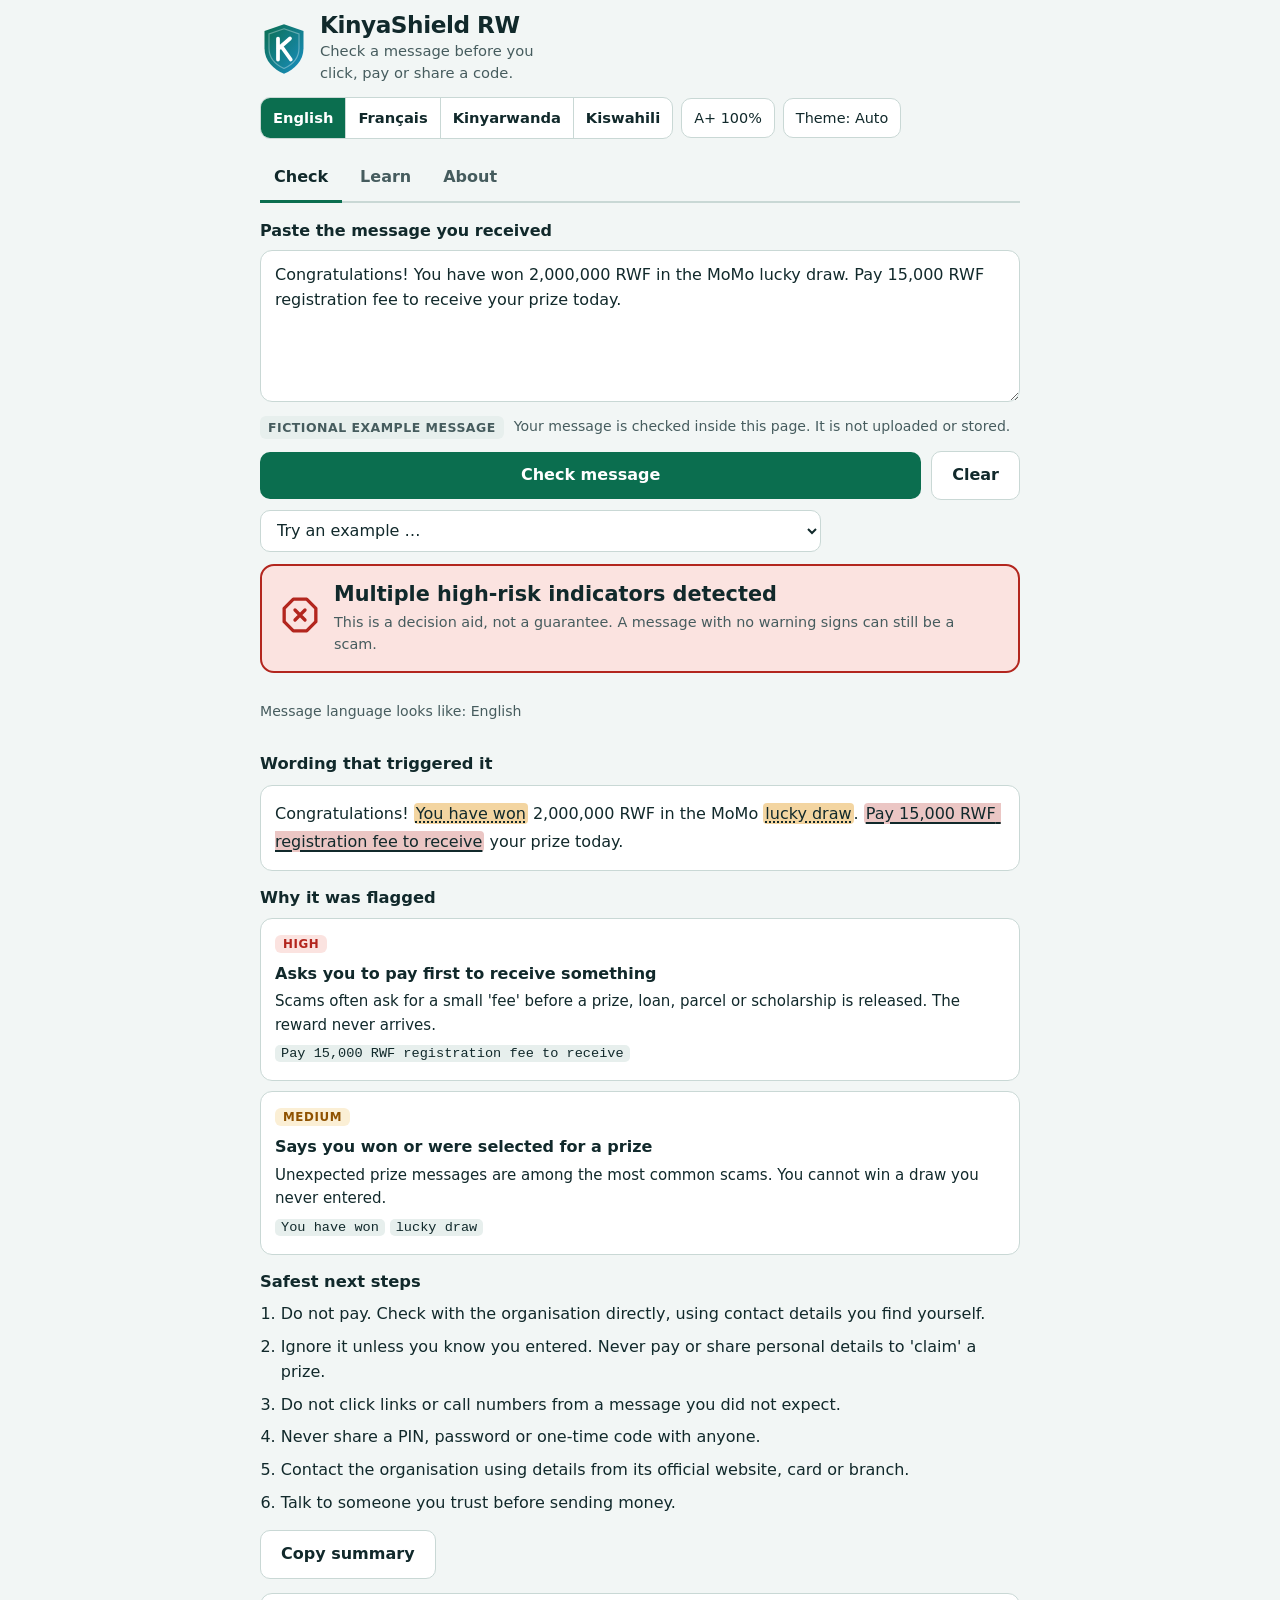
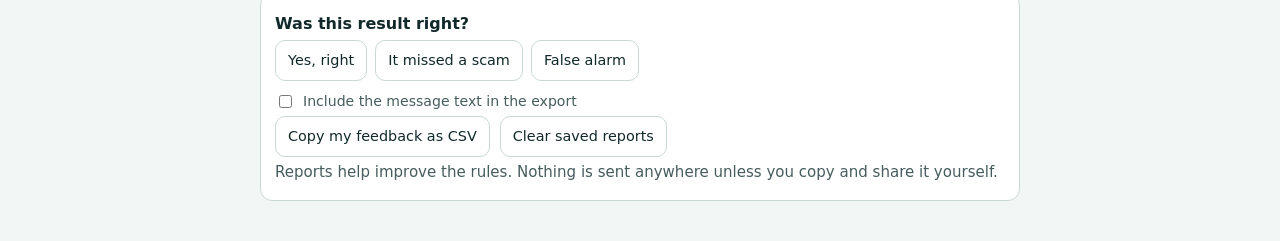
==== kinyashield_1/index.html @ fb470cd7 "Initial commit: create Regis Kinyashi Shield RW repository Set up the initial project repository and" ====
<!doctype html>
<html lang="en">
<head>
<meta charset="utf-8">
<meta name="viewport" content="width=device-width, initial-scale=1">
<meta http-equiv="Content-Security-Policy" content="default-src 'none'; style-src 'unsafe-inline'; script-src 'unsafe-inline'; img-src data:; base-uri 'none'; form-action 'none'">
<meta name="description" content="Paste a suspicious message and see, in English, French, Kinyarwanda or Kiswahili, which words are risky and what to do next.">
<title>KinyaShield RW</title>
</head>
<body>
<style>
/* Layout: one calm column. Header (logo + language), tabs, then the checker with result below.
   System fonts only: fast on weak connections and no outside requests. */
:root{
  --bg:#f2f6f5; --surface:#ffffff; --surface-2:#e7efed; --ink:#11292b; --ink-2:#465c5e; --line:#c9d8d5;
  --brand:#0b6e4f; --brand-2:#1479a8; --on-brand:#ffffff; --focus:#1479a8;
  --ok:#17794f; --ok-bg:#e2f3ea; --warn:#8f5200; --warn-bg:#fbefd5; --bad:#b3261e; --bad-bg:#fbe3e0;
  --mark-high:rgba(179,38,30,.26); --mark-med:rgba(224,150,20,.40);
  --font:ui-sans-serif,system-ui,-apple-system,"Segoe UI",Roboto,"Helvetica Neue",Arial,"Noto Sans",sans-serif;
  --mono:ui-monospace,SFMono-Regular,Menlo,Consolas,"Liberation Mono",monospace;
  --r:12px;
}
@media (prefers-color-scheme: dark){:root:not([data-theme="light"]){
  --bg:#0b1718; --surface:#122324; --surface-2:#1a3032; --ink:#e7f2f0; --ink-2:#a3bab7; --line:#284241;
  --brand:#46c49a; --brand-2:#63bde6; --on-brand:#06201a; --focus:#63bde6;
  --ok:#62d49d; --ok-bg:#12301f; --warn:#f2b653; --warn-bg:#33270c; --bad:#ff948b; --bad-bg:#3b1815;
  --mark-high:rgba(255,120,110,.34); --mark-med:rgba(240,170,50,.38); color-scheme:dark}}
:root[data-theme="dark"]{
  --bg:#0b1718; --surface:#122324; --surface-2:#1a3032; --ink:#e7f2f0; --ink-2:#a3bab7; --line:#284241;
  --brand:#46c49a; --brand-2:#63bde6; --on-brand:#06201a; --focus:#63bde6;
  --ok:#62d49d; --ok-bg:#12301f; --warn:#f2b653; --warn-bg:#33270c; --bad:#ff948b; --bad-bg:#3b1815;
  --mark-high:rgba(255,120,110,.34); --mark-med:rgba(240,170,50,.38); color-scheme:dark}
*{box-sizing:border-box}
html{font-size:100%}
body{margin:0;background:var(--bg);color:var(--ink);font-family:var(--font);line-height:1.55;font-size:1rem;
  padding-left:max(16px,env(safe-area-inset-left,0px));padding-right:max(16px,env(safe-area-inset-right,0px));padding-block:12px 40px}
.wrap{max-width:760px;margin:0 auto;display:flex;flex-direction:column;gap:16px}
button,select,textarea,input{font:inherit;color:inherit}
:focus-visible{outline:3px solid var(--focus);outline-offset:2px;border-radius:6px}
.top{display:flex;flex-wrap:wrap;align-items:center;justify-content:space-between;gap:12px 16px}
.brand{display:flex;align-items:center;gap:12px;min-width:0}
.brand svg{flex:none}
.brand h1{margin:0;font-size:1.45rem;line-height:1.1;letter-spacing:-.02em;font-weight:800}
.brand p{margin:2px 0 0;color:var(--ink-2);font-size:.92rem;max-width:34ch;text-wrap:balance}
.tools{display:flex;gap:8px;flex-wrap:wrap;align-items:center}
.seg{display:inline-flex;border:1px solid var(--line);border-radius:10px;overflow:hidden;background:var(--surface)}
.seg button{border:0;background:transparent;padding:8px 12px;cursor:pointer;min-height:40px;font-weight:600;font-size:.92rem}
.seg button+button{border-left:1px solid var(--line)}
.seg button[aria-pressed="true"]{background:var(--brand);color:var(--on-brand)}
.chip{border:1px solid var(--line);background:var(--surface);border-radius:10px;padding:8px 12px;min-height:40px;cursor:pointer;font-size:.9rem}
.tabs{display:flex;gap:4px;border-bottom:2px solid var(--line)}
.tabs button{border:0;background:transparent;padding:10px 14px;cursor:pointer;font-weight:700;color:var(--ink-2);margin-bottom:-2px;border-bottom:3px solid transparent;min-height:44px}
.tabs button[aria-selected="true"]{color:var(--ink);border-bottom-color:var(--brand)}
.panel[hidden]{display:none}
.note{border:1px dashed var(--line);border-radius:var(--r);padding:10px 14px;font-size:.9rem;color:var(--ink-2)}
label.lbl{display:block;font-weight:700;margin-bottom:6px}
textarea{width:100%;min-height:9.5rem;resize:vertical;padding:12px 14px;border-radius:var(--r);border:1.5px solid var(--line);background:var(--surface);line-height:1.55}
.row{display:flex;gap:10px;flex-wrap:wrap;align-items:center}
select{max-width:100%;padding:9px 12px;border-radius:10px;border:1px solid var(--line);background:var(--surface);min-height:42px}
.btn{border:0;border-radius:10px;padding:11px 20px;font-weight:700;cursor:pointer;min-height:46px}
.btn.primary{background:var(--brand);color:var(--on-brand);flex:1 1 12rem}
.btn.ghost{background:var(--surface);border:1px solid var(--line)}
.small{font-size:.88rem;color:var(--ink-2)}
.tag{display:inline-block;font-size:.78rem;font-weight:700;letter-spacing:.04em;text-transform:uppercase;padding:2px 8px;border-radius:6px;background:var(--surface-2);color:var(--ink-2)}
#result{display:flex;flex-direction:column;gap:14px}
.verdict{display:flex;gap:14px;align-items:center;border:2px solid;border-radius:14px;padding:16px 18px}
.verdict svg{flex:none}
.verdict h2{margin:0;font-size:1.3rem;line-height:1.2;text-wrap:balance}
.verdict p{margin:4px 0 0;font-size:.9rem;color:var(--ink-2)}
.verdict.ok{border-color:var(--ok);background:var(--ok-bg)} .verdict.ok svg{color:var(--ok)}
.verdict.verify{border-color:var(--warn);background:var(--warn-bg)} .verdict.verify svg{color:var(--warn)}
.verdict.high{border-color:var(--bad);background:var(--bad-bg)} .verdict.high svg{color:var(--bad)}
h3{margin:0 0 8px;font-size:1.02rem}
.msg{white-space:pre-wrap;overflow-wrap:anywhere;padding:14px;border-radius:var(--r);background:var(--surface);border:1px solid var(--line);line-height:1.75}
mark{color:inherit;border-radius:4px;padding:1px 2px}
mark.high{background:var(--mark-high);text-decoration:underline;text-decoration-thickness:2px;text-underline-offset:3px}
mark.medium{background:var(--mark-med);text-decoration:underline dotted;text-decoration-thickness:2px;text-underline-offset:3px}
.cards{display:grid;gap:10px}
.card{background:var(--surface);border:1px solid var(--line);border-radius:var(--r);padding:12px 14px;min-width:0}
.card h4{margin:6px 0 4px;font-size:1rem}
.card p{margin:4px 0;font-size:.94rem}
.sev{font-size:.74rem;font-weight:800;letter-spacing:.05em;text-transform:uppercase;padding:2px 8px;border-radius:6px}
.sev.high{background:var(--bad-bg);color:var(--bad)} .sev.medium{background:var(--warn-bg);color:var(--warn)} .sev.low{background:var(--surface-2);color:var(--ink-2)}
code{font-family:var(--mono);font-size:.85rem;background:var(--surface-2);padding:1px 6px;border-radius:5px;overflow-wrap:anywhere}
ol.steps{margin:0;padding-left:1.3rem;display:grid;gap:8px}
.fb{display:flex;flex-wrap:wrap;gap:8px;align-items:center}
.fb .chip[aria-pressed="true"]{border-color:var(--brand);box-shadow:inset 0 0 0 1.5px var(--brand)}
.sources li,.about li,.tips li{margin:6px 0}
ul.plain{padding-left:1.2rem;margin:8px 0}
.scamlist{display:grid;gap:10px;grid-template-columns:repeat(auto-fit,minmax(min(100%,17rem),1fr))}
textarea.exp{min-height:6rem;font-family:var(--mono);font-size:.82rem}
@media (max-width:520px){.verdict{flex-direction:column;align-items:flex-start}.tools{width:100%}.seg{width:100%}.seg button{flex:1;padding-inline:6px}}
@media (prefers-reduced-motion:no-preference){.verdict,.card{animation:rise .22s ease-out}@keyframes rise{from{transform:translateY(4px)}to{transform:none}}}

</style>
<div class="wrap">
  <header class="top">
    <div class="brand">
      <svg viewBox="0 0 64 72" width="48" height="54" role="img" aria-label="KinyaShield"><defs><linearGradient id="ksg" x1="0" y1="0" x2="1" y2="1"><stop offset="0" stop-color="#0b6e4f"/><stop offset="1" stop-color="#1a8fc4"/></linearGradient></defs><path d="M32 3 L58 12 V35 C58 52 46 63 32 69 C18 63 6 52 6 35 V12 Z" fill="url(#ksg)"/><path d="M32 9 L52 16 V35 C52 48 43 57 32 62 C21 57 12 48 12 35 V16 Z" fill="none" stroke="#fff" stroke-opacity=".35" stroke-width="1.5"/><path d="M24 22 V50 M24 36 L40 22 M28.5 32.5 L41 50" stroke="#fff" stroke-width="5" stroke-linecap="round" stroke-linejoin="round" fill="none"/></svg>
      <div><h1>KinyaShield RW</h1><p id="tagline"></p></div>
    </div>
    <div class="tools">
      <div class="seg" id="langseg" role="group" aria-label="Language"></div>
      <button class="chip" id="sizeBtn" type="button"></button>
      <button class="chip" id="themeBtn" type="button"></button>
    </div>
  </header>

  <div class="note" id="draftNote" hidden></div>

  <div class="tabs" role="tablist" id="tabs">
    <button role="tab" id="tab-check" aria-controls="p-check" aria-selected="true" type="button"></button>
    <button role="tab" id="tab-learn" aria-controls="p-learn" aria-selected="false" type="button"></button>
    <button role="tab" id="tab-about" aria-controls="p-about" aria-selected="false" type="button"></button>
  </div>

  <section class="panel" id="p-check" role="tabpanel" aria-labelledby="tab-check">
    <div style="display:flex;flex-direction:column;gap:12px">
      <div>
        <label class="lbl" for="msg" id="pasteLbl"></label>
        <textarea id="msg" autocomplete="off" spellcheck="false"></textarea>
        <div class="row" style="margin-top:6px"><span class="tag" id="exTag" hidden></span><span class="small" id="privacy"></span></div>
      </div>
      <div class="row">
        <button class="btn primary" id="go" type="button"></button>
        <button class="btn ghost" id="clear" type="button"></button>
        <select id="examples" aria-label="Examples"></select>
      </div>
      <div id="result" aria-live="polite"></div>
    </div>
  </section>

  <section class="panel" id="p-learn" role="tabpanel" aria-labelledby="tab-learn" hidden></section>
  <section class="panel" id="p-about" role="tabpanel" aria-labelledby="tab-about" hidden></section>
</div>

<script id="ks-data" type="application/json">{"rules":[{"id":"credential_request","severity":"high","suppress_if_protective":true,"title":{"en":"Asks for a PIN, password or code","fr":"Demande un code PIN, un mot de passe ou un code","rw":"Irasaba PIN, ijambo ry'ibanga cyangwa kode","sw":"Inaomba PIN, nenosiri au msimbo"},"why":{"en":"Genuine banks, mobile-money companies and officials do not ask you to send or read out a PIN, password or one-time code.","fr":"Les vraies banques, opérateurs de mobile money et autorités ne vous demandent jamais d'envoyer ou de lire à voix haute un code PIN, un mot de passe ou un code à usage unique.","rw":"Banki, ibigo bya mobile money n'abayobozi nyakuri ntibasaba kohereza cyangwa kuvuga PIN, ijambo ry'ibanga cyangwa kode y'inyongera.","sw":"Benki, kampuni za pesa kwa simu na maafisa halali hawakuombi kutuma wala kusoma kwa sauti PIN, nenosiri au msimbo wa mara moja."},"advice":{"en":"Do not send or read out the code. Contact the organisation using a number from its official website or your card.","fr":"N'envoyez pas le code et ne le lisez pas. Contactez l'organisme avec un numéro tiré de son site officiel ou de votre carte.","rw":"Ntukohereze cyangwa ngo uvuge iyo kode. Hamagara ikigo ukoresheje nimero iri ku rubuga rwacyo rwemewe cyangwa ku ikarita yawe.","sw":"Usitume wala usisome msimbo huo. Wasiliana na taasisi kwa kutumia namba iliyo kwenye tovuti yake rasmi au kwenye kadi yako."},"patterns":{"en":["\\b(?:send|share|give|tell|provide|reply with|forward|confirm|enter|read out)\\b[^.!?\\n]{0,40}?\\b(?:pin|password|passcode|otp|cvv|verification code|one[- ]time (?:code|password)|secret code|secret number|secret pin|\\d+[- ]?digit (?:code|pin)|code (?:we|i|that we) (?:just )?(?:sent|texted))\\b"],"fr":["\\b(?:envoyez?|envoyer|donnez?|donner|communiquez?|communiquer|partagez?|partager|fournissez?|fournir|transmettez?|transmettre|confirmez?|confirmer|saisissez?|saisir|lisez|dites(?:-moi)?|repondez avec)\\b[^.!?\\n]{0,40}?\\b(?:pin|code pin|mot de passe|code secret|code de verification|code otp|otp|cvv|code confidentiel|code a \\d+ chiffres|code recu par sms)\\b"],"rw":["\\b(?:ohereza|mpa|mpe|tanga|mbwira|tuma)\\b[^.!?\\n]{0,40}?\\b(?:pin|umubare w'ibanga|ijambo ry'ibanga|kode|code|otp|password)\\b"],"sw":["\\b(?:tuma|nitumie|toa|nipe|nipatie|nitajie|thibitisha|weka|ingiza|jibu na|shiriki|mpe|mwambie)\\b[^.!?\\n]{0,40}?\\b(?:pin|nambari ya siri|namba ya siri|nenosiri|neno la siri|msimbo|msimbo wa tarakimu \\d+|kodi|code|otp|cvv)\\b"]}},{"id":"advance_fee","severity":"high","suppress_if_protective":true,"title":{"en":"Asks you to pay first to receive something","fr":"Demande de payer d'abord pour recevoir quelque chose","rw":"Irasaba kubanza kwishyura kugira ngo ubone ikintu","sw":"Inakuomba ulipe kwanza ili upokee kitu"},"why":{"en":"Scams often ask for a small 'fee' before a prize, loan, parcel or scholarship is released. The reward never arrives.","fr":"Les arnaques demandent souvent de petits « frais » avant de débloquer un gain, un prêt, un colis ou une bourse. Rien n'arrive jamais.","rw":"Abatekamutwe bakunze gusaba 'amafaranga make' mbere yo kukugezaho igihembo, inguzanyo, ipaki cyangwa buruse. Igihembo ntikiza.","sw":"Matapeli mara nyingi huomba 'ada ndogo' kabla ya kutoa zawadi, mkopo, kifurushi au ufadhili. Hakuna kinachofika."},"advice":{"en":"Do not pay. Check with the organisation directly, using contact details you find yourself.","fr":"Ne payez pas. Vérifiez auprès de l'organisme avec des coordonnées que vous trouvez vous-même.","rw":"Ntukishyure. Baza ikigo ubwacyo ukoresheje amakuru wibonera ubwawe.","sw":"Usilipe. Thibitisha moja kwa moja na taasisi ukitumia mawasiliano unayoyapata mwenyewe."},"patterns":{"en":["\\b(?:pay|send|deposit|transfer)\\b[^.!?\\n]{0,40}?\\b(?:fee|fees|charge|charges|tax|registration|processing|clearance|shipping|delivery)\\b[^.!?\\n]{0,60}?\\b(?:to (?:receive|claim|release|get|unlock|activate|collect)|before (?:you )?(?:receive|collect|claim)|in order to)\\b","\\bto (?:receive|claim|release|collect|unlock)\\b[^.!?\\n]{0,40}\\b(?:prize|scholarship|loan|parcel|package|reward|gift|funds)\\b[^.!?\\n]{0,50}\\b(?:pay|send|deposit)\\b[^.!?\\n]{0,30}\\b(?:fee|fees|rwf|frw)\\b"],"fr":["\\b(?:payez?|payer|versez?|verser|envoyez?|envoyer|deposez?|transferez?)\\b[^.!?\\n]{0,40}?\\b(?:frais|taxe|taxes|droits?|commission|caution)\\b[^.!?\\n]{0,60}?\\b(?:pour (?:recevoir|obtenir|debloquer|reclamer|retirer|toucher|activer)|avant de (?:recevoir|retirer|toucher))\\b","\\bpour (?:recevoir|reclamer|debloquer|retirer|toucher|obtenir)\\b[^.!?\\n]{0,40}\\b(?:prix|gain|gains|bourse|pret|colis|cadeau|fonds|lot)\\b[^.!?\\n]{0,50}\\b(?:payez?|envoyez?|versez?)\\b[^.!?\\n]{0,30}\\b(?:frais|rwf|frw|fcfa|usd)\\b"],"rw":["\\b(?:ishyura|kwishyura|ohereza|tanga)\\b[^.!?\\n]{0,50}?\\b(?:amafaranga|frw|rwf|ubwishyu|frais)\\b[^.!?\\n]{0,60}?\\b(?:kugira ngo|kugirango|mbere yo)\\b"],"sw":["\\b(?:lipa|tuma|weka|toa)\\b[^.!?\\n]{0,50}?\\b(?:ada|ushuru|gharama|malipo|tsh|rwf|frw|kes)\\b[^.!?\\n]{0,60}?\\b(?:ili (?:u(?:i|ya|zi|li)?(?:pate|pokee)|kupokea|kupata|kutoa|kuchukua)|kabla ya kupokea)\\b","\\bili (?:upokee|upate|kupokea|kupata|uchukue)\\b[^.!?\\n]{0,40}\\b(?:zawadi|tuzo|mkopo|ufadhili|kifurushi|fedha|pesa)\\b[^.!?\\n]{0,50}\\b(?:lipa|tuma)\\b[^.!?\\n]{0,30}\\b(?:ada|ushuru|tsh|rwf|frw|kes)\\b"]}},{"id":"remote_access","severity":"high","suppress_if_protective":true,"title":{"en":"Asks you to install remote-control software","fr":"Demande d'installer un logiciel de contrôle à distance","rw":"Irasaba gushyira kuri telefoni porogaramu yo kuyigenzura kure","sw":"Inakuomba usakinishe programu ya kudhibiti simu kwa mbali"},"why":{"en":"Remote-access apps let someone see and control your phone or bank app.","fr":"Ces applications permettent à quelqu'un de voir et de contrôler votre téléphone ou votre appli bancaire.","rw":"Porogaramu zo kugenzura kure zituma undi muntu abona kandi agakoresha telefoni yawe cyangwa porogaramu ya banki.","sw":"Programu hizi humruhusu mtu kuona na kudhibiti simu au programu yako ya benki."},"advice":{"en":"Do not install it. End the conversation and contact your bank through its official channel.","fr":"Ne l'installez pas. Coupez la conversation et contactez votre banque par son canal officiel.","rw":"Ntuyishyire kuri telefoni. Hagarika ikiganiro maze uvugane na banki yawe unyuze mu nzira yemewe.","sw":"Usiisakinishe. Maliza mazungumzo na uwasiliane na benki yako kupitia njia rasmi."},"patterns":{"en":["\\b(?:install|download)\\b[^.!?\\n]{0,30}\\b(?:anydesk|teamviewer|quicksupport|remote (?:access|support|control) (?:app|software))\\b"],"fr":["\\b(?:installez?|installer|telechargez?|telecharger)\\b[^.!?\\n]{0,30}\\b(?:anydesk|teamviewer|quicksupport|application de (?:controle|prise en main|assistance) a distance|logiciel de controle a distance)\\b"],"rw":[],"sw":["\\b(?:sakinisha|pakua|install)\\b[^.!?\\n]{0,30}\\b(?:anydesk|teamviewer|quicksupport|programu ya kudhibiti simu)\\b"]}},{"id":"mistaken_transfer","severity":"medium","suppress_if_protective":false,"title":{"en":"Says money was sent by mistake and asks for it back","fr":"Dit avoir envoyé de l'argent par erreur et le réclame","rw":"Ivuga ko amafaranga yoherejwe kubw'impanuka kandi irayasaba","sw":"Inasema pesa zilitumwa kimakosa na inazidai"},"why":{"en":"A common trick: a fake or reversed payment, then a request to 'return' the money.","fr":"Astuce courante : un faux paiement ou un paiement annulé, puis une demande de « rendre » l'argent.","rw":"Uburiganya buzwi: bohereza amafaranga y'ibinyoma, hanyuma bagusaba 'kuyasubiza'.","sw":"Mbinu ya kawaida: malipo bandia au yaliyorudishwa, kisha ombi la 'kurudisha' pesa."},"advice":{"en":"Check your own balance in your official app or at an agent. Do not send money back until you have confirmed it really arrived.","fr":"Vérifiez votre solde dans l'appli officielle ou chez un agent. Ne renvoyez rien avant d'avoir confirmé que l'argent est vraiment arrivé.","rw":"Reba amafaranga ufite muri porogaramu yemewe cyangwa ku mukozi. Ntusubize amafaranga utarabyemeza ko yaje koko.","sw":"Angalia salio lako kwenye programu rasmi au kwa wakala. Usirudishe pesa hadi uthibitishe kuwa zimefika kweli."},"patterns":{"en":["\\b(?:sent|transferred|deposited)\\b[^.!?\\n]{0,30}\\b(?:money|funds|amount|rwf|frw|\\d[\\d,. ]*\\s?(?:rwf|frw))\\b[^.!?\\n]{0,40}\\b(?:by mistake|mistakenly|accidentally|wrong number|in error)\\b","\\b(?:by mistake|mistakenly|accidentally|wrong number)\\b[^.!?\\n]{0,60}\\b(?:send back|return|refund)\\b[^.!?\\n]{0,30}\\b(?:money|funds|amount|rwf|frw)\\b","\\b(?:send back|return)\\b[^.!?\\n]{0,15}\\b(?:my|the)\\b[^.!?\\n]{0,15}\\b(?:money|funds|amount|cash)\\b"],"fr":["\\b(?:envoye|envoyer|transfere|transferer|depose|deposer|verse|verser|vire|virer)\\b[^.!?\\n]{0,30}\\b(?:argent|fonds|montant|somme|rwf|frw|fcfa|\\d[\\d,. ]*\\s?(?:rwf|frw|fcfa))\\b[^.!?\\n]{0,40}\\b(?:par erreur|par megarde|a tort|mauvais numero)\\b","\\b(?:par erreur|mauvais numero)\\b[^.!?\\n]{0,60}\\b(?:renvoyez|rembours\\w*|retournez|rendez)\\b[^.!?\\n]{0,30}\\b(?:argent|fonds|montant|somme)\\b","\\b(?:renvoyez|rendez|retournez)(?:-moi)?\\s+(?:mon\\s+|l')?(?:argent|fonds|montant)\\b"],"rw":["\\b(?:nakohereje|nohereje|bakohereje)\\b[^.!?\\n]{0,50}\\b(?:kubw'impanuka|kwibeshya|nabi)\\b","\\b(?:nsubiza|subiza)\\b[^.!?\\n]{0,20}\\bamafaranga\\b"],"sw":["\\b(?:nimekutumia|nimetuma|nilituma)\\b[^.!?\\n]{0,30}\\b(?:pesa|fedha|kiasi|tsh|rwf|frw|kes|\\d[\\d,\\.]*\\s?(?:tsh|rwf|frw|kes))\\b[^.!?\\n]{0,40}\\b(?:kimakosa|kwa makosa|namba mbaya)\\b","\\b(?:nirudishie|rudisha)\\b[^.!?\\n]{0,20}\\b(?:pesa|fedha)\\b"]}},{"id":"prize_claim","severity":"medium","suppress_if_protective":false,"unless":["\\b(?:first|second|third|1st|2nd|3rd) (?:prize|place)\\b","\\b(?:premier|deuxieme|troisieme) (?:prix|place)\\b","\\bnafasi ya (?:kwanza|pili|tatu)\\b","\\bumwanya wa (?:mbere|kabiri|gatatu)\\b","\\b(?:science fair|concours de sciences|maonyesho ya sayansi|irushanwa)\\b"],"keep_if":["\\d[\\d,. ]*\\s?(?:rwf|frw|fcfa|tsh|kes|ugx|usd|eur)\\b","https?://","\\b(?:claim|collect|reply|click|pay|payez|cliquez|reclamer|lipa|bofya|ishyura|kanda)\\b"],"title":{"en":"Says you won or were selected for a prize","fr":"Annonce que vous avez gagné ou été sélectionné","rw":"Ivuga ko watsinze cyangwa watoranyijwe guhabwa igihembo","sw":"Inasema umeshinda au umechaguliwa kupata zawadi"},"why":{"en":"Unexpected prize messages are among the most common scams. You cannot win a draw you never entered.","fr":"Les messages de gain inattendus figurent parmi les arnaques les plus courantes. On ne peut pas gagner un tirage auquel on n'a pas participé.","rw":"Ubutumwa buvuga ko watsindiye igihembo utazi ni bumwe mu buriganya busanzwe. Ntushobora gutsinda tombola utigeze ugiramo uruhare.","sw":"Ujumbe wa zawadi usiotarajiwa ni miongoni mwa utapeli unaojulikana zaidi. Huwezi kushinda droo ambayo hukushiriki."},"advice":{"en":"Ignore it unless you know you entered. Never pay or share personal details to 'claim' a prize.","fr":"Ignorez-le sauf si vous savez avoir participé. Ne payez jamais et ne donnez aucune information personnelle pour « réclamer » un gain.","rw":"Ntibugire icyo bukubwira keretse ubizi ko wagiye muri iyo tombola. Ntukishyure cyangwa ngo utange amakuru bwite 'kugira ngo uhabwe' igihembo.","sw":"Usiujali isipokuwa unajua ulishiriki. Usilipe wala kutoa taarifa binafsi ili 'kudai' zawadi."},"patterns":{"en":["\\b(?:you(?:'ve| have)? won|you were selected|you have been selected|selected to receive|lucky (?:draw|winner)|winner!)\\b"],"fr":["\\b(?:vous avez gagne|vous etes (?:le |la )?(?:gagnant|gagnante|selectionne|selectionnee|choisi|choisie)|gagnant du tirage|tirage au sort)\\b"],"rw":["\\b(?:watsindiye|mwatsindiye|wegukanye|mwegukanye|watoranyijwe|mwatoranyijwe)\\b"],"sw":["\\b(?:umeshinda|umechaguliwa kupokea|umechaguliwa kupata|umechaguliwa kuwa mshindi|mshindi wa bahati nasibu|droo ya bahati nasibu)\\b"]}},{"id":"account_threat","severity":"medium","suppress_if_protective":true,"title":{"en":"Threatens to block or close your account or SIM","fr":"Menace de bloquer ou fermer votre compte ou SIM","rw":"Iragutera ubwoba ko konti cyangwa SIM yawe izafungwa","sw":"Inatishia kufunga au kuzuia akaunti au laini yako"},"why":{"en":"Fear of losing access is used to rush people into clicking or sharing details.","fr":"La peur de perdre l'accès sert à vous pousser à cliquer ou à donner vos informations.","rw":"Ubwoba bwo gutakaza konti bukoreshwa kugira ngo abantu bihute gukanda cyangwa gutanga amakuru.","sw":"Hofu ya kupoteza huduma hutumiwa kukusukuma ubonyeze viungo au utoe taarifa."},"advice":{"en":"Do not follow links in the message. Open your official app or visit the provider yourself to check.","fr":"Ne suivez pas les liens du message. Ouvrez votre appli officielle ou rendez-vous chez l'opérateur pour vérifier.","rw":"Ntukande amahuza ari mu butumwa. Fungura porogaramu yemewe cyangwa ujye ku kigo ubwawe urebe.","sw":"Usifuate viungo vilivyomo kwenye ujumbe. Fungua programu rasmi au tembelea mtoa huduma mwenyewe ukague."},"patterns":{"en":["\\b(?:account|sim|line|card|wallet)\\b[^.!?\\n]{0,40}\\b(?:will be|has been|is being|been|was)\\s+(?:suspended|blocked|closed|deactivated|locked|terminated)\\b"],"fr":["\\b(?:compte|carte|sim|ligne|portefeuille)\\b[^.!?\\n]{0,40}\\b(?:sera|a ete|est|va etre|sont)\\s+(?:suspendu|bloque|ferme|desactive|verrouille|resilie)(?:e|s|es)?\\b"],"rw":["\\b(?:konti|sim|karita)\\b[^.!?\\n]{0,40}\\b(?:izafungwa|yafunzwe|ifunzwe|izahagarikwa|yahagaritswe|izasibwa)\\b"],"sw":["\\b(?:akaunti|laini|kadi|sim)\\b[^.!?\\n]{0,40}\\b(?:itafungwa|imefungwa|itazuiwa|imezuiwa|itasimamishwa|imesimamishwa|itafutwa|imefutwa)\\b"]}},{"id":"account_verification_request","severity":"medium","suppress_if_protective":true,"title":{"en":"Asks you to verify or update account details","fr":"Demande de vérifier ou mettre à jour les informations du compte","rw":"Irasaba kwemeza cyangwa kuvugurura amakuru ya konti","sw":"Inakuomba uthibitishe au usasishe taarifa za akaunti"},"why":{"en":"'Verify your account' messages are often used to collect your login or ID details.","fr":"Les messages « vérifiez votre compte » servent souvent à récupérer vos identifiants ou vos données d'identité.","rw":"Ubutumwa busaba 'kwemeza konti' bukunze gukoreshwa mu gukusanya amakuru yo kwinjira cyangwa indangamuntu.","sw":"Ujumbe wa 'thibitisha akaunti yako' mara nyingi hutumika kukusanya taarifa za kuingia au utambulisho."},"advice":{"en":"Do not use links or numbers from the message. Go to the official website or branch yourself.","fr":"N'utilisez ni liens ni numéros du message. Allez vous-même sur le site officiel ou en agence.","rw":"Ntukoreshe amahuza cyangwa nimero ziri mu butumwa. Jya ku rubuga rwemewe cyangwa ku biro ubwawe.","sw":"Usitumie viungo au namba zilizo kwenye ujumbe. Nenda mwenyewe kwenye tovuti rasmi au tawi."},"patterns":{"en":["\\b(?:verify|update|confirm|reactivate|re-?register)\\b[^.!?\\n]{0,25}\\b(?:your )?(?:account|sim(?: card)?|kyc|identity|bank details|national id|id number|nida)\\b"],"fr":["\\b(?:verifiez?|verifier|mettez a jour|mettre a jour|confirmez?|confirmer|reactivez?|actualisez?)\\b[^.!?\\n]{0,25}\\b(?:votre |vos )?(?:compte|sim|kyc|identite|coordonnees bancaires|donnees bancaires|numero d'identite|carte d'identite|nida)\\b"],"rw":["\\b(?:w?emeze|emeza|vugurura|uvugurure)\\b[^.!?\\n]{0,25}\\b(?:konti|sim|nomero|amakuru yawe)\\b"],"sw":["\\b(?:ku)?(?:thibitisha|sasisha|hakiki)\\b[^.!?\\n]{0,25}\\b(?:akaunti|laini|taarifa zako|taarifa za benki|namba yako|kitambulisho)\\b"]}},{"id":"risky_link","severity":"medium","suppress_if_protective":false,"title":{"en":"Contains a link that hides or disguises its destination","fr":"Contient un lien qui masque sa destination","rw":"Ifite ihuza ritagaragaza aho rijya","sw":"Ina kiungo kinachoficha kinakoelekea"},"why":{"en":"Shortened links, raw IP addresses and unusual web endings are often used to hide a fake site.","fr":"Les liens raccourcis, les adresses IP brutes et les extensions inhabituelles servent souvent à cacher un faux site.","rw":"Amahuza magufi, aderesi z'imibare n'iherezo ridasanzwe ry'urubuga bikunze gukoreshwa mu guhisha urubuga rw'uburiganya.","sw":"Viungo vifupi, anwani za IP na miisho isiyo ya kawaida hutumiwa mara nyingi kuficha tovuti bandia."},"advice":{"en":"Do not open it. Type the organisation's official address yourself.","fr":"Ne l'ouvrez pas. Tapez vous-même l'adresse officielle de l'organisme.","rw":"Ntuyifungure. Andika ubwawe aderesi yemewe y'ikigo.","sw":"Usikifungue. Andika mwenyewe anwani rasmi ya taasisi."},"patterns":{"any":["\\b(?:bit\\.ly|tinyurl\\.com|t\\.co|is\\.gd|cutt\\.ly|rb\\.gy|shorturl\\.at)/\\S+","https?://\\d{1,3}(?:\\.\\d{1,3}){3}\\S*","https?://[^\\s/]+\\.(?:xyz|top|click|tk|icu|buzz|gq|cf)\\b\\S*"]}},{"id":"too_good_offer","severity":"medium","suppress_if_protective":true,"title":{"en":"Promises unrealistic money","fr":"Promet de l'argent irréaliste","rw":"Isezeranya amafaranga adashoboka","sw":"Inaahidi pesa zisizo halisi"},"why":{"en":"Guaranteed or very fast returns are a classic sign of an investment scam.","fr":"Des gains garantis ou très rapides sont un signe classique d'arnaque à l'investissement.","rw":"Inyungu zemewe cyangwa zihuta cyane ni ikimenyetso gisanzwe cy'uburiganya mu ishoramari.","sw":"Faida ya uhakika au ya haraka sana ni dalili ya kawaida ya utapeli wa uwekezaji."},"advice":{"en":"Do not invest. Check whether the company is registered with the proper authority.","fr":"N'investissez pas. Vérifiez que la société est enregistrée auprès de l'autorité compétente.","rw":"Ntugashore. Reba niba ikigo cyanditse mu rwego rubifitiye ububasha.","sw":"Usiwekeze. Hakiki kama kampuni imesajiliwa na mamlaka husika."},"patterns":{"en":["\\b(?:double your money|guaranteed returns?|easy money)\\b","\\bearn\\b[^.!?\\n]{0,25}\\b(?:daily|per day|every day|weekly)\\b"],"fr":["\\b(?:doublez votre argent|rendements? garantis?|argent facile|gains? garantis?)\\b","\\bgagnez\\b[^.!?\\n]{0,25}\\b(?:par jour|chaque jour|quotidien\\w*|par semaine)\\b"],"rw":[],"sw":["\\b(?:mara mbili ya pesa yako|faida ya uhakika|pesa rahisi)\\b","\\b(?:pata|chuma)\\b[^.!?\\n]{0,25}\\b(?:tsh|rwf|frw|kes|pesa|shilingi)\\b[^.!?\\n]{0,15}\\b(?:kila siku|kwa siku|kila wiki)\\b"]}},{"id":"upfront_payment_offer","severity":"high","suppress_if_protective":false,"title":{"en":"Asks for a payment up front for an offer (job, loan)","fr":"Demande un paiement d'avance pour une offre (emploi, prêt)","rw":"Irasaba kwishyura mbere ku mirimo cyangwa inguzanyo","sw":"Inaomba malipo ya awali kwa ofa (kazi, mkopo)"},"why":{"en":"A real employer or lender does not ask for insurance, visa or processing money before paying you or starting work.","fr":"Un vrai employeur ou prêteur ne demande pas d'argent pour l'assurance, le visa ou le dossier avant de vous payer ou de commencer.","rw":"Umukoresha cyangwa umuguzanyi nyawe ntasaba amafaranga y'ubwishingizi, viza cyangwa ay'ibyangombwa mbere yo kuguha amafaranga cyangwa akazi.","sw":"Mwajiri au mkopeshaji halali haombi pesa za bima, viza au usindikaji kabla ya kukulipa au kuanza kazi."},"advice":{"en":"Do not pay anything up front. Check the offer with the organisation using contact details you find yourself.","fr":"Ne payez rien d'avance. Vérifiez l'offre auprès de l'organisme avec des coordonnées que vous trouvez vous-même.","rw":"Ntukishyure mbere. Baza ikigo ukoresheje amakuru wibonera ubwawe.","sw":"Usilipe chochote mapema. Hakiki ofa na taasisi kwa mawasiliano unayoyapata mwenyewe."},"groups":[{"en":["\\b(?:job offer|vacancy|we are hiring|recruiting|work abroad|you qualify|you are eligible|pre-?approved|loan offer)\\b"],"fr":["\\b(?:offre d'emploi|poste vacant|nous recrutons|travailler a l'etranger|vous etes eligible|vous etes preapprouve|offre de pret)\\b"],"rw":["\\b(?:amahirwe y'akazi|akazi hanze y'igihugu|wujuje ibisabwa|inguzanyo wemerewe)\\b"],"sw":["\\b(?:nafasi ya kazi|ofa ya kazi|tunaajiri|kazi nje ya nchi|umeidhinishwa mkopo|ofa ya mkopo)\\b"]},{"en":["\\b(?:deposit|pay|send)\\b[^.!?\\n]{0,30}\\b(?:\\d[\\d,. ]*\\s?(?:rwf|frw|usd|ksh|tsh|eur)|(?:rwf|frw|usd|ksh|tsh|eur)\\s?\\d[\\d,. ]*)\\b[^.!?\\n]{0,40}\\b(?:insurance|processing|visa|clearance|activation|upfront|admin|first|before)\\b"],"fr":["\\b(?:versez|payez|envoyez|deposez)\\b[^.!?\\n]{0,30}\\b(?:\\d[\\d,. ]*\\s?(?:rwf|frw|fcfa|usd|eur)|(?:rwf|frw|fcfa|usd|eur)\\s?\\d[\\d,. ]*)\\b[^.!?\\n]{0,40}\\b(?:assurance|visa|dedouanement|activation|d'avance|avant)\\b"],"rw":["\\b(?:ohereza|ishyura|tanga)\\b[^.!?\\n]{0,30}\\b(?:\\d[\\d,. ]*\\s?(?:frw|rwf)|(?:frw|rwf)\\s?\\d[\\d,. ]*)\\b[^.!?\\n]{0,40}\\b(?:ubwishingizi|viza|frais|mbere)\\b"],"sw":["\\b(?:lipa|tuma|weka)\\b[^.!?\\n]{0,30}\\b(?:\\d[\\d,. ]*\\s?(?:tsh|kes|ugx|rwf|frw|usd)|(?:tsh|kes|ugx|rwf|frw|usd)\\s?\\d[\\d,. ]*)\\b[^.!?\\n]{0,40}\\b(?:bima|viza|usindikaji|mapema|kwanza|kabla)\\b"]}]},{"id":"family_emergency_money","severity":"medium","suppress_if_protective":false,"title":{"en":"Pretends to be a relative in trouble and asks for money","fr":"Se fait passer pour un proche en difficulté et demande de l'argent","rw":"Yiyita umuvandimwe ufite ikibazo igusaba amafaranga","sw":"Inajifanya kuwa ndugu mwenye shida na kuomba pesa"},"why":{"en":"Scammers claim to be a family member with a new number or an emergency so you send money before thinking.","fr":"Les escrocs prétendent être un proche avec un nouveau numéro ou une urgence pour que vous envoyiez de l'argent sans réfléchir.","rw":"Abatekamutwe biyita abavandimwe bafite nimero nshya cyangwa ikibazo kugira ngo wohereze amafaranga utabanje gutekereza.","sw":"Matapeli hudai kuwa ndugu mwenye namba mpya au dharura ili utume pesa kabla ya kufikiri."},"advice":{"en":"Call the person on their old number, or ask a question only they could answer, before sending anything.","fr":"Appelez la personne sur son ancien numéro, ou posez une question que seule elle connaît, avant d'envoyer quoi que ce soit.","rw":"Hamagara uwo muntu kuri nimero ye isanzwe, cyangwa umubaze ikibazo wenyine azi, mbere yo kohereza ikintu icyo ari cyo cyose.","sw":"Mpigie mtu huyo kwa namba yake ya zamani, au muulize swali ambalo yeye tu anajua, kabla ya kutuma chochote."},"groups":[{"en":["\\b(?:it is me|it's me|this is your (?:mum|mom|dad|son|daughter|brother|sister)|i changed my number|my new number|new number|lost my phone|my phone (?:is )?(?:broken|stolen|lost)|using (?:a )?friend's (?:number|phone)|i am stuck at|i'm stuck at|stranded)\\b"],"fr":["\\b(?:c'est moi|j'ai change de numero|nouveau numero|j'ai perdu mon telephone|mon telephone est (?:casse|perdu|vole)|j'utilise le numero d'un|je suis bloque)\\b"],"rw":["\\b(?:ndi mubyara wawe|ndi mama|ndi papa|ndi musaza wawe|ndi mushiki wawe|nahinduye nimero|nimero nshya|telefoni yanjye (?:yangiritse|yibwe)|nagize ikibazo|ndi mu kaga)\\b"],"sw":["\\b(?:ni mimi|nimebadilisha namba|namba mpya|nimepoteza simu|simu yangu (?:imeibiwa|imeharibika)|natumia namba ya rafiki|nimekwama)\\b"]},{"en":["\\b(?:send|give|lend|transfer)\\b[^.!?\\n]{0,20}\\b(?:me|us)\\b[^.!?\\n]{0,30}\\b(?:money|cash|airtime|\\d[\\d,. ]*\\s?(?:rwf|frw|usd))\\b","\\bi need\\b[^.!?\\n]{0,15}\\b(?:money|cash|airtime)\\b"],"fr":["\\b(?:envoie|envoyez|donne|donnez|prete|pretez)(?:-moi)?\\b[^.!?\\n]{0,25}\\b(?:argent|credit|\\d[\\d,. ]*\\s?(?:rwf|frw|fcfa|usd))\\b","\\bj'ai besoin d'argent\\b"],"rw":["\\b(?:ohereza|mpa|ndakeneye)\\b[^.!?\\n]{0,30}\\bamafaranga\\b"],"sw":["\\b(?:nitumie|tuma|nipe|nikopeshe)\\b[^.!?\\n]{0,25}\\b(?:pesa|fedha|hela|tsh|kes|ugx|rwf|frw)\\b","\\bnahitaji pesa\\b","\\bninahitaji pesa\\b"]}]},{"id":"offplatform_contact","severity":"medium","suppress_if_protective":false,"title":{"en":"Pushes you to continue a job offer on WhatsApp or Telegram","fr":"Vous pousse à poursuivre une offre d'emploi sur WhatsApp ou Telegram","rw":"Igukururira kuri WhatsApp cyangwa Telegram ku kazi","sw":"Inakuvuta kwenye WhatsApp au Telegram kwa ofa ya kazi"},"why":{"en":"Fake job offers quickly move the conversation to a private chat so nobody can check them.","fr":"Les fausses offres d'emploi déplacent vite la conversation vers une messagerie privée pour échapper aux vérifications.","rw":"Amatangazo y'akazi y'ibinyoma ahita yimura ikiganiro kuri messagerie yihariye kugira ngo hatagira ugenzura.","sw":"Ofa bandia za kazi huhamisha mazungumzo haraka kwenye gumzo la faragha ili kuepuka uhakiki."},"advice":{"en":"Check the company and the recruiter on official sources before replying.","fr":"Vérifiez l'entreprise et le recruteur sur des sources officielles avant de répondre.","rw":"Genzura ikigo n'uwakoresha mu nzira zemewe mbere yo gusubiza.","sw":"Hakiki kampuni na mwajiri kwa vyanzo rasmi kabla ya kujibu."},"groups":[{"en":["\\b(?:recruiter|hiring manager|vacancy|job offer|your cv|saw your cv|work from home)\\b"],"fr":["\\b(?:recruteur|offre d'emploi|votre cv|poste vacant|teletravail)\\b"],"rw":["\\b(?:umukoresha|cv yawe|amahirwe y'akazi|gusaba akazi)\\b"],"sw":["\\b(?:mwajiri|nafasi ya kazi|cv yako|kazi ya nyumbani)\\b"]},{"en":["\\b(?:contact|message|chat|text|reach|add)\\b[^.!?\\n]{0,30}\\b(?:whatsapp|telegram|signal)\\b"],"fr":["\\b(?:contactez|ecrivez|discutez|joignez|ajoutez)\\b[^.!?\\n]{0,30}\\b(?:whatsapp|telegram|signal)\\b"],"rw":["\\b(?:vugana|andikira|twandikire|hamagara|ongeraho)\\b[^.!?\\n]{0,30}\\b(?:whatsapp|telegram)\\b"],"sw":["\\b(?:wasiliana|andika|ongea|ongeza)\\b[^.!?\\n]{0,30}\\b(?:whatsapp|telegram)\\b"]}]},{"id":"gift_card_request","severity":"medium","suppress_if_protective":true,"title":{"en":"Asks you to buy gift cards or vouchers for someone","fr":"Vous demande d'acheter des cartes cadeaux ou des bons pour quelqu'un","rw":"Igusaba kugura amakarita y'impano cyangwa ama-vocha","sw":"Inakuomba ununue kadi za zawadi au vocha kwa ajili ya mtu"},"why":{"en":"Scammers pose as a boss or official and ask for gift-card codes because they are hard to trace or reverse.","fr":"Les escrocs se font passer pour un chef ou un officiel et demandent des codes de cartes cadeaux, difficiles à tracer ou à annuler.","rw":"Abatekamutwe biyita abayobozi bagusaba kode z'amakarita y'impano kuko bigoye kuzikurikirana cyangwa kuzisubiza.","sw":"Matapeli hujifanya kuwa mkuu wa kazi au afisa na kuomba misimbo ya kadi za zawadi kwa sababu ni vigumu kufuatilia au kurudisha."},"advice":{"en":"Do not buy or send codes. Confirm the request face to face or by calling the person on a number you already know.","fr":"N'achetez ni n'envoyez de codes. Confirmez la demande en personne ou en appelant la personne sur un numéro que vous connaissez déjà.","rw":"Ntugure cyangwa ngo wohereze kode. Emeza icyo gusaba imbonankubone cyangwa uhamagare uwo muntu kuri nimero usanzwe uzi.","sw":"Usinunue wala kutuma misimbo. Thibitisha ombi ana kwa ana au kwa kumpigia mtu huyo kwa namba unayoijua tayari."},"patterns":{"en":["\\b(?:buy|purchase|get)\\b[^.!?\\n]{0,30}\\b(?:gift ?cards?|google play|itunes|steam|amazon vouchers?)\\b"],"fr":["\\b(?:achetez|acheter|achete)\\b[^.!?\\n]{0,30}\\b(?:cartes? cadeaux?|google play|itunes|steam)\\b"],"rw":["\\b(?:gura|ugure|kugura)\\b[^.!?\\n]{0,30}\\b(?:google play|itunes|steam|amakarita y'impano)\\b"],"sw":["\\b(?:nunua|ununue|kununua)\\b[^.!?\\n]{0,30}\\b(?:vocha|google play|itunes|steam|kadi za zawadi)\\b"]}},{"id":"pressure","severity":"low","suppress_if_protective":false,"title":{"en":"Uses time pressure","fr":"Met la pression sur le temps","rw":"Ikoresha igitutu cy'igihe","sw":"Inatumia shinikizo la muda"},"why":{"en":"Urgency alone is common in normal messages. It matters only when combined with other warning signs.","fr":"L'urgence seule est courante dans les messages normaux. Elle ne compte que combinée à d'autres signes.","rw":"Kwihutisha ubwabyo bikunze kuba mu butumwa busanzwe. Bifite uburemere gusa iyo byiyongereye ku bindi bimenyetso.","sw":"Haraka peke yake ni jambo la kawaida kwenye jumbe za kawaida. Ni muhimu pale tu inapoambatana na dalili nyingine."},"advice":{"en":"Take a minute to check before acting.","fr":"Prenez une minute pour vérifier avant d'agir.","rw":"Fata umunota wo kugenzura mbere yo gukora.","sw":"Chukua dakika moja kuhakiki kabla ya kutenda."},"patterns":{"en":["\\b(?:immediately|right now|within (?:\\d+|one|two) ?(?:hours?|minutes?)|urgent(?:ly)?|last warning|act now|today only)\\b"],"fr":["\\b(?:immediatement|tout de suite|maintenant|dans les (?:\\d+|deux) ?(?:heures?|minutes?)|sous (?:\\d+) ?(?:heures?|minutes?)|urgent|dernier avertissement|aujourd'hui seulement|agissez vite)\\b"],"rw":["\\b(?:byihuse|ako kanya|ubu nonaha|mu masaha \\d+|mu minota \\d+|uyu munsi gusa)\\b"],"sw":["\\b(?:haraka|mara moja|sasa hivi|ndani ya saa \\d+|ndani ya dakika \\d+|leo tu|onyo la mwisho)\\b"]}},{"id":"secrecy","severity":"low","suppress_if_protective":false,"title":{"en":"Asks you to keep it secret","fr":"Demande de garder le secret","rw":"Irasaba kubigira ibanga","sw":"Inakuomba uweke siri"},"why":{"en":"Scammers often ask for secrecy so family or friends cannot warn you.","fr":"Les escrocs demandent souvent le secret pour que vos proches ne puissent pas vous alerter.","rw":"Abatekamutwe bakunze gusaba ibanga kugira ngo umuryango cyangwa inshuti zitakuburira.","sw":"Matapeli mara nyingi huomba siri ili familia au marafiki wasikuonye."},"advice":{"en":"Talk to someone you trust before acting.","fr":"Parlez à quelqu'un de confiance avant d'agir.","rw":"Vugana n'umuntu wizeye mbere yo gukora.","sw":"Zungumza na mtu unayemwamini kabla ya kutenda."},"patterns":{"en":["\\b(?:do not tell|don't tell|keep (?:this|it) (?:a )?secret|tell no one)\\b"],"fr":["\\b(?:ne le dites a personne|ne dites rien a personne|gardez (?:ceci|cela|le) secret|n'en parlez a personne)\\b"],"rw":["\\b(?:ntugire uwo ubwira|bigire ibanga)\\b"],"sw":["\\b(?:usimwambie mtu|usimwambie yeyote|weka siri|iweke siri)\\b"]}},{"id":"link_present","severity":"low","suppress_if_protective":false,"title":{"en":"Contains a link","fr":"Contient un lien","rw":"Ifite ihuza","sw":"Ina kiungo"},"why":{"en":"Most messages with links are harmless; links matter when other warning signs are present.","fr":"La plupart des messages avec liens sont inoffensifs; les liens comptent s'il y a d'autres signes.","rw":"Ubutumwa bwinshi bufite amahuza ntibubi; amahuza agira uburemere iyo hari ibindi bimenyetso.","sw":"Jumbe nyingi zenye viungo hazina madhara; viungo ni muhimu pale kuna dalili nyingine."},"advice":{"en":"Prefer typing official addresses yourself.","fr":"Préférez taper vous-même les adresses officielles.","rw":"Ahubwo wandike ubwawe aderesi zemewe.","sw":"Afadhali andika mwenyewe anwani rasmi."},"patterns":{"any":["https?://\\S+"]}}],"protective":{"en":["\\b(?:never|do not|don't|dont|should not|shouldn't|must not|mustn't|won't|will not|not to)\\s+(?:ever\\s+)?$","\\b(?:never|no\\s+\\w+|nobody|not|n't|don't|won't)\\b[^,;]*\\b(?:ask|asks|asking|request|requests|require|requires|tell)\\w*\\b[^,;]*$"],"fr":["\\bn(?:e|')\\s*$","\\bjamais\\s+$","\\b(?:aucun\\w*|personne|jamais|pas)\\b[^,;]*\\b(?:demand|exig|solicit)\\w*\\b[^,;]*$"],"rw":["\\b(?:ntugasangize|ntugatange|ntukohereze|ntukamuhe|ntukabwire|ntuzigere|ntituzigera|ntituzigere)\\b[^,;]*$"],"sw":["\\b(?:kamwe|hatutakuomba|hatutaomba|hatuombi|haitakuuliza|hawatakuuliza|hatutakuuliza|hakuna\\s+\\w+\\s+itakayokuomba)\\b[^,;]*$"]},"general":{"en":["Do not click links or call numbers from a message you did not expect.","Never share a PIN, password or one-time code with anyone.","Contact the organisation using details from its official website, card or branch.","Talk to someone you trust before sending money."],"fr":["Ne cliquez pas sur les liens et n'appelez pas les numéros d'un message inattendu.","Ne partagez jamais un code PIN, un mot de passe ou un code à usage unique.","Contactez l'organisme avec les coordonnées de son site officiel, de votre carte ou de son agence.","Parlez à quelqu'un de confiance avant d'envoyer de l'argent."],"rw":["Ntukande amahuza cyangwa ngo uhamagare nimero ziri mu butumwa utari witeze.","Ntugatange PIN, ijambo ry'ibanga cyangwa kode y'inyongera ku muntu uwo ari we wese.","Vugana n'ikigo ukoresheje amakuru ari ku rubuga rwemewe, ku ikarita cyangwa ku biro.","Vugana n'umuntu wizeye mbere yo kohereza amafaranga."],"sw":["Usibonyeze viungo wala kupiga namba zilizo kwenye ujumbe usioutarajia.","Kamwe usishiriki PIN, nenosiri au msimbo wa mara moja na mtu yeyote.","Wasiliana na taasisi kwa kutumia taarifa za tovuti yake rasmi, kadi yako au tawi.","Zungumza na mtu unayemwamini kabla ya kutuma pesa."]},"markers":{"en":["the","your","you","please","account","dear","customer","money","pay","send","will","with"],"fr":["bonjour","votre","vous","compte","merci","avez","sera","nous","pour","cher","client","argent","mot de passe","est","les"],"rw":["konti","yawe","amafaranga","ohereza","mpa","kode","mwiriwe","murakoze","frw","kugira ngo","watsindiye","izafungwa","umubare","ibanga","nsubiza"],"sw":["habari","yako","wako","akaunti","asante","tafadhali","pesa","tuma","umeshinda","nambari","kwa","ili","mteja","tsh","na"]},"verdicts":{"ok":{"en":"No known warning signs detected","fr":"Aucun signe d'alerte connu détecté","rw":"Nta bimenyetso by'uburiganya bizwi byabonetse","sw":"Hakuna dalili za tahadhari zinazojulikana zilizogunduliwa"},"verify":{"en":"Verify before acting","fr":"Vérifiez avant d'agir","rw":"Banza ugenzure mbere yo gukora","sw":"Hakiki kabla ya kutenda"},"high":{"en":"Multiple high-risk indicators detected","fr":"Plusieurs indicateurs de risque élevé détectés","rw":"Hari ibimenyetso byinshi by'ibyago bikomeye","sw":"Viashiria vingi vya hatari kubwa vimegunduliwa"}},"noGuarantee":{"en":"This is a decision aid, not a guarantee. A message with no warning signs can still be a scam.","fr":"Ceci est une aide à la décision, pas une garantie. Un message sans signe d'alerte peut quand même être une arnaque.","rw":"Iki ni igikoresho cyunganira ibyemezo, ntabwo ari ingwate. Ubutumwa butagaragaza ibimenyetso na bwo bushobora kuba uburiganya.","sw":"Hiki ni kisaidizi cha uamuzi, si dhamana. Ujumbe usio na dalili bado unaweza kuwa utapeli."},"langs":["en","fr","rw","sw"],"langNames":{"en":"English","fr":"Français","rw":"Kinyarwanda","sw":"Kiswahili"},"ui":{"en":{"tagline":"Check a message before you click, pay or share a code.","tab_check":"Check","tab_learn":"Learn","tab_about":"About","paste":"Paste the message you received","placeholder":"Paste the suspicious message here","analyze":"Check message","clear":"Clear","examples":"Try an example","language":"Language","detected":"Message language looks like","evidence":"Wording that triggered it","findings":"Why it was flagged","steps":"Safest next steps","protective":"Protective wording (read as a warning, not counted)","low":"Minor signs (matter only together with others)","none_found":"No rule matched. That does not prove the message is safe.","paste_first":"Paste a message first.","privacy":"Your message is checked inside this page. It is not uploaded or stored.","draft_note":"Part of this translation is a draft awaiting review by fluent speakers.","copy_summary":"Copy summary","copied":"Copied","copy_failed":"Select the text and copy it manually.","feedback_q":"Was this result right?","fb_right":"Yes, right","fb_missed":"It missed a scam","fb_false":"False alarm","fb_thanks":"Saved on this device only. Thank you.","fb_export":"Copy my feedback as CSV","fb_count":"saved reports","fb_include":"Include the message text in the export","fb_help":"Reports help improve the rules. Nothing is sent anywhere unless you copy and share it yourself.","text_size":"Text size","theme":"Theme","learn_title":"Five habits that stop most scams","tips":["Do not click links or call numbers from a message you did not expect.","Never share a PIN, password or one-time code, even with someone who says they work for your bank.","You never pay a fee to receive a prize, loan or scholarship.","Check with the organisation yourself, using its official website, your card or a branch.","Talk to someone you trust before you send money, especially when you are told to hurry or keep it secret."],"about_title":"About KinyaShield RW","about":["KinyaShield explains why a message may be suspicious, in English, French, Kinyarwanda and Kiswahili.","It uses written rules you can read, not a hidden model. Every warning shows the exact words that caused it.","It is a decision aid. It cannot prove a message is safe, and it can miss new tricks, especially messages that sound normal.","Rules and wording in French, Kinyarwanda and Kiswahili are drafts until fluent speakers have reviewed them.","Tested only on short fictional messages written by the project owner. Real-world accuracy is not yet known."],"sources_title":"Where to get official help","sources_note":"Look up contact details yourself on the official website. This app does not list phone numbers on purpose.","sev_high":"High","sev_medium":"Medium","sev_low":"Minor","theme_auto":"Auto","theme_light":"Light","theme_dark":"Dark","example_note":"Fictional example message","result_head":"KinyaShield result","scam_types_title":"Common scam types","works_offline":"Once this page has loaded it keeps working without internet.","reasons":"Reasons","version":"Version","rules_count":"rules","no_reasons":"No warning signs matched","fb_clear":"Clear saved reports","fb_shown":"Report saved","lang_guess_unknown":"unclear"},"fr":{"tagline":"Vérifiez un message avant de cliquer, de payer ou de donner un code.","tab_check":"Vérifier","tab_learn":"Apprendre","tab_about":"À propos","paste":"Collez le message reçu","placeholder":"Collez ici le message suspect","analyze":"Vérifier le message","clear":"Effacer","examples":"Essayer un exemple","language":"Langue","detected":"La langue du message semble être","evidence":"Mots qui ont déclenché l'alerte","findings":"Pourquoi il est signalé","steps":"Prochaines étapes les plus sûres","protective":"Formulation protectrice (lue comme un avertissement, non comptée)","low":"Signes mineurs (comptent seulement avec d'autres)","none_found":"Aucune règle ne correspond. Cela ne prouve pas que le message est sûr.","paste_first":"Collez d'abord un message.","privacy":"Votre message est analysé dans cette page. Il n'est ni envoyé ni conservé.","draft_note":"Une partie de cette traduction est un brouillon en attente de relecture par des locuteurs.","copy_summary":"Copier le résumé","copied":"Copié","copy_failed":"Sélectionnez le texte et copiez-le manuellement.","feedback_q":"Ce résultat était-il juste ?","fb_right":"Oui, juste","fb_missed":"Il a raté une arnaque","fb_false":"Fausse alerte","fb_thanks":"Enregistré sur cet appareil uniquement. Merci.","fb_export":"Copier mes retours en CSV","fb_count":"signalements enregistrés","fb_include":"Inclure le texte du message dans l'export","fb_help":"Les signalements aident à améliorer les règles. Rien n'est envoyé sauf si vous le copiez et le partagez vous-même.","text_size":"Taille du texte","theme":"Thème","learn_title":"Cinq réflexes qui évitent la plupart des arnaques","tips":["Ne cliquez pas sur les liens et n'appelez pas les numéros d'un message inattendu.","Ne partagez jamais un code PIN, un mot de passe ou un code à usage unique, même avec quelqu'un qui dit travailler pour votre banque.","On ne paie jamais de frais pour recevoir un gain, un prêt ou une bourse.","Vérifiez vous-même auprès de l'organisme, via son site officiel, votre carte ou une agence.","Parlez à quelqu'un de confiance avant d'envoyer de l'argent, surtout si on vous presse ou vous demande le secret."],"about_title":"À propos de KinyaShield RW","about":["KinyaShield explique pourquoi un message peut être suspect, en anglais, français, kinyarwanda et kiswahili.","Il utilise des règles écrites que vous pouvez lire, pas un modèle caché. Chaque alerte montre les mots exacts qui l'ont causée.","C'est une aide à la décision. Il ne peut pas prouver qu'un message est sûr et peut rater de nouvelles ruses, surtout les messages qui paraissent normaux.","Les règles et formulations en français, kinyarwanda et kiswahili sont des brouillons tant que des locuteurs ne les ont pas relues.","Testé uniquement sur de courts messages fictifs écrits par le porteur du projet. La précision en conditions réelles est inconnue."],"sources_title":"Où trouver de l'aide officielle","sources_note":"Cherchez vous-même les coordonnées sur le site officiel. Cette appli n'affiche volontairement aucun numéro de téléphone.","sev_high":"Élevé","sev_medium":"Moyen","sev_low":"Mineur","theme_auto":"Auto","theme_light":"Clair","theme_dark":"Sombre","example_note":"Exemple de message fictif","result_head":"Résultat KinyaShield","scam_types_title":"Types d'arnaques courants","works_offline":"Une fois la page chargée, elle continue de fonctionner sans internet.","reasons":"Raisons","version":"Version","rules_count":"règles","no_reasons":"Aucun signe d'alerte trouvé","fb_clear":"Effacer les signalements","fb_shown":"Signalement enregistré","lang_guess_unknown":"incertaine"},"rw":{"tagline":"Genzura ubutumwa mbere yo gukanda, kwishyura cyangwa gutanga kode.","tab_check":"Genzura","tab_learn":"Wige","tab_about":"Ibyerekeye","paste":"Shyira hano ubutumwa wakiriye","placeholder":"Shyira hano ubutumwa ukeka","analyze":"Genzura ubutumwa","clear":"Siba","examples":"Gerageza urugero","language":"Ururimi","detected":"Ururimi rw'ubutumwa rusa nk'","evidence":"Amagambo yatumye hatangwa umuburo","findings":"Impamvu byagaragajwe","steps":"Intambwe zizewe zikurikira","protective":"Amagambo arinda (asomwa nk'umuburo, ntabarwa)","low":"Ibimenyetso bito (bifite uburemere iyo byiyongereye ku bindi)","none_found":"Nta tegeko ryahuye. Ibyo ntibyemeza ko ubutumwa butekanye.","paste_first":"Banza ushyiremo ubutumwa.","privacy":"Ubutumwa bwawe bugenzurirwa muri uru rupapuro. Ntibwoherezwa kandi ntibubikwa.","draft_note":"Igice cy'ubu buhinduzi ni igerageza gitegereje isuzumwa n'abakizi neza.","copy_summary":"Gukopera incamake","copied":"Byakoporowe","copy_failed":"Hitamo inyandiko uyikopere ubwawe.","feedback_q":"Ibi bisubizo byari byo?","fb_right":"Yego, ni byo","fb_missed":"Hari uburiganya butabonetse","fb_false":"Umuburo utari ngombwa","fb_thanks":"Byabitswe kuri iki gikoresho gusa. Murakoze.","fb_export":"Gukopera raporo zanjye (CSV)","fb_count":"raporo zabitswe","fb_include":"Shyiramo n'inyandiko y'ubutumwa","fb_help":"Raporo zifasha kunoza amategeko. Nta kintu cyoherezwa keretse ubikopeye ukabisangiza ubwawe.","text_size":"Ingano y'inyandiko","theme":"Isura","learn_title":"Ingeso eshanu zikumira uburiganya bwinshi","tips":["Ntukande amahuza cyangwa ngo uhamagare nimero ziri mu butumwa utari witeze.","Ntugatange PIN, ijambo ry'ibanga cyangwa kode y'inyongera, ndetse no ku muntu uvuga ko akora muri banki yawe.","Nta kwishyura mbere yo guhabwa igihembo, inguzanyo cyangwa buruse.","Baza ikigo ubwawe, ukoresheje urubuga rwacyo rwemewe, ikarita yawe cyangwa ibiro byacyo.","Vugana n'umuntu wizeye mbere yo kohereza amafaranga, cyane iyo bagusaba kwihuta cyangwa kubigira ibanga."],"about_title":"Ibyerekeye KinyaShield RW","about":["KinyaShield isobanura impamvu ubutumwa bushobora kuba uburiganya, mu Cyongereza, Igifaransa, Ikinyarwanda n'Igiswahili.","Ikoresha amategeko yanditse ushobora gusoma, ntabwo ari ikoranabuhanga rihishe. Buri muburo werekana amagambo yawuteye.","Ni igikoresho cyunganira ibyemezo. Ntigishobora kwemeza ko ubutumwa butekanye, kandi gishobora kudatahura amayeri mashya.","Amategeko n'amagambo mu Gifaransa, Ikinyarwanda n'Igiswahili ni igerageza kugeza ubwo abakizi neza bazayasuzuma.","Cyagerageshejwe gusa ku butumwa bugufi bw'impimbano bwanditswe na nyiri umushinga. Ukuri mu buzima busanzwe ntikurazwi."],"sources_title":"Aho wakura ubufasha bwemewe","sources_note":"Shaka ubwawe amakuru yo guhamagara ku rubuga rwemewe. Iyi porogaramu ntishyiraho nimero za telefoni ku bushake.","sev_high":"Gikomeye","sev_medium":"Giciriritse","sev_low":"Gito","theme_auto":"Byikoresha","theme_light":"Urumuri","theme_dark":"Umwijima","example_note":"Urugero rw'ubutumwa bw'impimbano","result_head":"Igisubizo cya KinyaShield","scam_types_title":"Ubwoko bw'uburiganya busanzwe","works_offline":"Iyo uru rupapuro rumaze gufunguka rukomeza gukora nta murandasi.","reasons":"Impamvu","version":"Verisiyo","rules_count":"amategeko","no_reasons":"Nta kimenyetso cyabonetse","fb_clear":"Siba raporo zabitswe","fb_shown":"Raporo yabitswe","lang_guess_unknown":"ntisobanutse"},"sw":{"tagline":"Hakiki ujumbe kabla ya kubonyeza, kulipa au kutoa msimbo.","tab_check":"Hakiki","tab_learn":"Jifunze","tab_about":"Kuhusu","paste":"Bandika ujumbe uliopokea","placeholder":"Bandika hapa ujumbe unaotia shaka","analyze":"Hakiki ujumbe","clear":"Futa","examples":"Jaribu mfano","language":"Lugha","detected":"Lugha ya ujumbe inaonekana kuwa","evidence":"Maneno yaliyosababisha tahadhari","findings":"Kwa nini umeonyeshwa","steps":"Hatua salama zinazofuata","protective":"Maneno ya kujikinga (yanasomwa kama onyo, hayahesabiwi)","low":"Dalili ndogo (zina maana zikiwa pamoja na nyingine)","none_found":"Hakuna kanuni iliyolingana. Hilo halithibitishi kuwa ujumbe ni salama.","paste_first":"Bandika ujumbe kwanza.","privacy":"Ujumbe wako unakaguliwa ndani ya ukurasa huu. Haupakiwi wala kuhifadhiwa.","draft_note":"Sehemu ya tafsiri hii ni rasimu inayosubiri ukaguzi wa wazungumzaji fasaha.","copy_summary":"Nakili muhtasari","copied":"Imenakiliwa","copy_failed":"Chagua maandishi kisha uyanakili mwenyewe.","feedback_q":"Je, matokeo haya yalikuwa sahihi?","fb_right":"Ndiyo, sahihi","fb_missed":"Ulikosa utapeli","fb_false":"Tahadhari ya uongo","fb_thanks":"Imehifadhiwa kwenye kifaa hiki pekee. Asante.","fb_export":"Nakili maoni yangu kama CSV","fb_count":"ripoti zilizohifadhiwa","fb_include":"Jumuisha maandishi ya ujumbe kwenye usafirishaji","fb_help":"Ripoti husaidia kuboresha kanuni. Hakuna kinachotumwa isipokuwa ukinakili na kushiriki mwenyewe.","text_size":"Ukubwa wa maandishi","theme":"Mandhari","learn_title":"Tabia tano zinazozuia utapeli mwingi","tips":["Usibonyeze viungo wala kupiga namba zilizo kwenye ujumbe usioutarajia.","Kamwe usishiriki PIN, nenosiri au msimbo wa mara moja, hata na mtu anayesema anafanya kazi benki yako.","Hulipi ada yoyote ili upokee zawadi, mkopo au ufadhili.","Hakiki mwenyewe na taasisi, kupitia tovuti yake rasmi, kadi yako au tawi.","Zungumza na mtu unayemwamini kabla ya kutuma pesa, hasa ukiambiwa uharakishe au uweke siri."],"about_title":"Kuhusu KinyaShield RW","about":["KinyaShield inaeleza kwa nini ujumbe unaweza kuwa wa kutiliwa shaka, kwa Kiingereza, Kifaransa, Kinyarwanda na Kiswahili.","Inatumia kanuni zilizoandikwa unazoweza kusoma, si modeli iliyofichwa. Kila tahadhari inaonyesha maneno halisi yaliyoisababisha.","Ni kisaidizi cha uamuzi. Haiwezi kuthibitisha kuwa ujumbe ni salama, na inaweza kukosa mbinu mpya, hasa jumbe zinazosikika za kawaida.","Kanuni na maneno ya Kifaransa, Kinyarwanda na Kiswahili ni rasimu hadi wazungumzaji fasaha wazikague.","Imejaribiwa kwa jumbe fupi za kubuni zilizoandikwa na mmiliki wa mradi pekee. Usahihi wa matumizi halisi bado haujulikani."],"sources_title":"Mahali pa kupata msaada rasmi","sources_note":"Tafuta mwenyewe mawasiliano kwenye tovuti rasmi. Programu hii haionyeshi namba za simu kwa makusudi.","sev_high":"Juu","sev_medium":"Wastani","sev_low":"Ndogo","theme_auto":"Otomatiki","theme_light":"Mwanga","theme_dark":"Giza","example_note":"Mfano wa ujumbe wa kubuni","result_head":"Matokeo ya KinyaShield","scam_types_title":"Aina za kawaida za utapeli","works_offline":"Ukurasa huu ukishapakia unaendelea kufanya kazi bila intaneti.","reasons":"Sababu","version":"Toleo","rules_count":"kanuni","no_reasons":"Hakuna dalili zilizolingana","fb_clear":"Futa ripoti zilizohifadhiwa","fb_shown":"Ripoti imehifadhiwa","lang_guess_unknown":"haijulikani"}},"sources":[{"name":"National Cyber Security Authority (NCSA), Rwanda","use":{"en":"Official cyber-security guidance and awareness material for Rwanda.","rw":"Inama n'ibikoresho byo gukangurira ku mutekano wa murandasi mu Rwanda.","fr":"Conseils officiels et matériel de sensibilisation sur la cybersécurité au Rwanda.","sw":"Mwongozo rasmi na vifaa vya uhamasishaji kuhusu usalama wa mtandao nchini Rwanda."},"url":"https://www.ncsa.gov.rw","verified":false},{"name":"Your bank or mobile-money provider (official website, card or branch)","use":{"en":"The only reliable way to confirm a message that claims to come from them.","rw":"Inzira yonyine yizewe yo kwemeza ubutumwa buvuga ko buturutse kuri bo.","fr":"Le seul moyen fiable de confirmer un message qui prétend venir d'eux.","sw":"Njia pekee ya kuaminika ya kuthibitisha ujumbe unaodai kutoka kwao."},"url":"","verified":true}],"sourcesNote":{"en":"Addresses marked unverified must be checked by the project owner before release.","rw":"Aderesi zanditseho 'unverified' zigomba kugenzurwa na nyiri umushinga mbere yo gusohora."},"examples":{"en":[{"text":"Congratulations! You have won 2,000,000 RWF in the MoMo lucky draw. Pay 15,000 RWF registration fee to receive your prize today.","kind":"suspicious"},{"text":"Dear customer, your MTN account will be suspended within 24 hours. Send your PIN to 0780000000 to verify.","kind":"suspicious"},{"text":"Your scholarship application is approved. To release your funds, send 20,000 RWF processing fee to the number below.","kind":"suspicious"},{"text":"I sent you 50,000 RWF by mistake. Please send back the money to my number, I am in hospital.","kind":"suspicious"},{"text":"Your OTP is 482913. Do not share it with anyone, including MTN staff.","kind":"legitimate"},{"text":"We will never ask you for your PIN or password by SMS or phone call.","kind":"legitimate"},{"text":"Reminder: your school fees for Term 2 are due on 15 May. Pay at the bursar's office or through the school's official account.","kind":"legitimate"}],"fr":[{"text":"Félicitations ! Vous avez gagné 2 000 000 RWF au tirage MoMo. Payez 15 000 RWF de frais d'inscription pour recevoir votre gain aujourd'hui.","kind":"suspicious"},{"text":"Cher client, votre compte MTN sera suspendu dans les 24 heures. Envoyez votre code PIN au 0780000000 pour vérifier.","kind":"suspicious"},{"text":"Votre bourse est approuvée. Pour débloquer vos fonds, envoyez 20 000 RWF de frais de dossier au numéro ci-dessous.","kind":"suspicious"},{"text":"Je vous ai envoyé 50 000 RWF par erreur. Renvoyez-moi l'argent s'il vous plaît, je suis à l'hôpital.","kind":"suspicious"},{"text":"Votre code OTP est 482913. Ne le partagez avec personne, y compris le personnel MTN.","kind":"legitimate"},{"text":"Nous ne vous demanderons jamais votre code PIN ni votre mot de passe par SMS ou par appel.","kind":"legitimate"},{"text":"Rappel : les frais de scolarité du trimestre 2 sont dus le 15 mai. Payez à la caisse de l'école ou sur le compte officiel.","kind":"legitimate"}],"rw":[{"text":"Mwiriwe, watsindiye miliyoni 2 muri tombola ya MoMo. Ishyura amafaranga 15,000 Frw kugira ngo ubone igihembo cyawe.","kind":"suspicious"},{"text":"Konti yawe ya MTN izafungwa mu masaha 24. Ohereza umubare w'ibanga wawe kuri 0780000000 ubu nonaha.","kind":"suspicious"},{"text":"Nakohereje amafaranga 50,000 Frw kubw'impanuka. Nsubiza amafaranga yanjye vuba.","kind":"suspicious"},{"text":"Kanda hano https://bit.ly/abc123 wemeze konti yawe cyangwa izafungwa.","kind":"suspicious"},{"text":"Kode yawe ni 482913. Ntugasangize iyi kode n'undi muntu.","kind":"legitimate"},{"text":"Ntituzigera tukubaza umubare w'ibanga wawe kuri telefoni cyangwa SMS.","kind":"legitimate"},{"text":"Murakoze kwishyura. Wishyuye 5,000 Frw ku wa 12 Gicurasi.","kind":"legitimate"}],"sw":[{"text":"Hongera! Umeshinda TSh 2,000,000 kwenye droo ya bahati nasibu ya M-Pesa. Lipa ada ya usajili ya TSh 15,000 ili upokee zawadi yako leo.","kind":"suspicious"},{"text":"Mteja mpendwa, akaunti yako itafungwa ndani ya saa 24. Tuma PIN yako kwa 0780000000 ili kuthibitisha.","kind":"suspicious"},{"text":"Maombi yako ya ufadhili yamekubaliwa. Ili upokee fedha zako, tuma ada ya usindikaji ya RWF 20,000 kwa namba iliyo hapa chini.","kind":"suspicious"},{"text":"Nimekutumia TSh 50,000 kimakosa. Tafadhali nirudishie pesa zangu, niko hospitalini.","kind":"suspicious"},{"text":"Msimbo wako wa OTP ni 482913. Usimshirikishe mtu yeyote, ikiwemo wafanyakazi wa Vodacom.","kind":"legitimate"},{"text":"Hatutakuomba kamwe PIN au nenosiri lako kwa SMS au simu.","kind":"legitimate"},{"text":"Kumbusho: ada ya shule ya muhula wa 2 inadaiwa tarehe 15 Mei. Lipa kwa karani wa shule au kupitia akaunti rasmi ya shule.","kind":"legitimate"}]},"version":"0.3.0-mvp"}</script>
<script>
/* KinyaShield RW detector (browser). Mirrors detector.py step for step.
   Parity with the Python version is checked by tests/parity.js. */
(function (root) {
  "use strict";
  var FLAGS = "gi";

  function fold(text) {
    text = text || "";
    var out = "";
    for (var i = 0; i < text.length; i++) {
      var ch = text.charAt(i);
      if (ch === "’" || ch === "‘") { out += "'"; continue; }
      if (ch === " " || ch === " ") { out += " "; continue; }
      if (ch.charCodeAt(0) < 128) { out += ch; continue; }
      var d = ch.normalize("NFD").replace(/[̀-ͯ]/g, "");
      out += d.length === 1 ? d : ch;
    }
    return out;
  }

  function detectLanguage(D, folded) {
    var t = " " + folded.toLowerCase().replace(/[^a-z0-9' ]+/g, " ") + " ";
    var best = "en", bestN = 1;
    D.langs.forEach(function (lang) {
      var n = 0;
      D.markers[lang].forEach(function (m) { if (t.indexOf(" " + m + " ") !== -1) n++; });
      if (n > bestN) { best = lang; bestN = n; }
    });
    return best;
  }

  function sentencePrefix(text, start) {
    var last = 0, re = /[.!?\n]\s/g, m, head = text.slice(0, start);
    while ((m = re.exec(head)) !== null) last = m.index + m[0].length;
    return text.slice(last, start);
  }

  function sentence(text, start, end) {
    var first = 0, re = /[.!?\n]\s/g, m, head = text.slice(0, start);
    while ((m = re.exec(head)) !== null) first = m.index + m[0].length;
    var tail = text.slice(end), nx = /[.!?\n]\s/.exec(tail);
    return nx ? text.slice(first, end + nx.index + 1) : text.slice(first);
  }

  function anyMatch(patterns, s) {
    for (var i = 0; i < patterns.length; i++) if (new RegExp(patterns[i], "i").test(s)) return true;
    return false;
  }

  function isProtective(D, folded, start) {
    var prefix = sentencePrefix(folded, start).toLowerCase();
    var langs = Object.keys(D.protective);
    for (var i = 0; i < langs.length; i++) {
      var pats = D.protective[langs[i]];
      for (var j = 0; j < pats.length; j++) if (new RegExp(pats[j], "i").test(prefix)) return true;
    }
    return false;
  }

  function benignContext(folded, start, end, rule) {
    var sent = sentence(folded, start, end);
    if (!anyMatch(rule.unless, sent)) return false;
    return !anyMatch(rule.keep_if || [], sent);
  }

  function analyze(D, rawText) {
    var original = rawText || "";
    var folded = fold(original);
    var lang = detectLanguage(D, folded);
    var findings = [], protective = [];

    D.rules.forEach(function (rule) {
      var spans = [];
      if (rule.groups) {
        var found = [];
        for (var gi = 0; gi < rule.groups.length; gi++) {
          var hit = null, group = rule.groups[gi];
          Object.keys(group).forEach(function (l) {
            group[l].forEach(function (pat) {
              var m = new RegExp(pat, "i").exec(folded);
              if (m && (hit === null || m.index < hit[0])) hit = [m.index, m.index + m[0].length, original.slice(m.index, m.index + m[0].length)];
            });
          });
          if (hit === null) { found = []; break; }
          found.push(hit);
        }
        spans = spans.concat(found);
      } else {
        Object.keys(rule.patterns).forEach(function (l) {
          rule.patterns[l].forEach(function (pat) {
            var re = new RegExp(pat, FLAGS), m;
            while ((m = re.exec(folded)) !== null) {
              if (m[0].length === 0) { re.lastIndex++; continue; }
              var s = m.index, e = m.index + m[0].length;
              if (rule.suppress_if_protective && isProtective(D, folded, s)) { protective.push([s, e, original.slice(s, e)]); continue; }
              if (rule.unless && rule.unless.length && benignContext(folded, s, e, rule)) continue;
              spans.push([s, e, original.slice(s, e)]);
            }
          });
        });
      }
      if (spans.length) {
        var seen = {}, uniq = [];
        spans.forEach(function (sp) { var k = sp[0] + ":" + sp[1] + ":" + sp[2]; if (!seen[k]) { seen[k] = 1; uniq.push(sp); } });
        uniq.sort(function (a, b) { return a[0] - b[0] || a[1] - b[1]; });
        findings.push({ id: rule.id, severity: rule.severity, title: rule.title, why: rule.why, advice: rule.advice, evidence: uniq });
      }
    });

    var highs = findings.filter(function (f) { return f.severity === "high"; }).length;
    var meds = findings.filter(function (f) { return f.severity === "medium"; }).length;
    var lows = findings.filter(function (f) { return f.severity === "low"; }).length;
    var nonlow = highs + meds, verdict;
    if (highs >= 2 || (highs >= 1 && (nonlow >= 2 || lows >= 1)) || (meds >= 2 && lows >= 1)) verdict = "high";
    else if (nonlow >= 1) verdict = "verify";
    else verdict = "ok";
    var order = { high: 0, medium: 1, low: 2 };
    findings.sort(function (a, b) { return order[a.severity] - order[b.severity]; });
    return { verdict: verdict, language: lang, findings: findings, protective: protective, text: original, folded: folded };
  }

  function highlightSpans(result) {
    var spans = [];
    result.findings.forEach(function (f) {
      if (f.severity === "low") return;
      f.evidence.forEach(function (e) { spans.push([e[0], e[1], f.severity]); });
    });
    spans.sort(function (a, b) { return a[0] - b[0] || a[1] - b[1]; });
    var merged = [];
    spans.forEach(function (sp) {
      var last = merged[merged.length - 1];
      if (last && sp[0] <= last[1]) {
        last[1] = Math.max(last[1], sp[1]);
        if (sp[2] === "high" || last[2] === "high") last[2] = "high";
      } else merged.push([sp[0], sp[1], sp[2]]);
    });
    return merged;
  }

  function nextSteps(D, result, lang) {
    var steps = [];
    result.findings.forEach(function (f) {
      if (f.severity !== "low" && steps.indexOf(f.advice[lang]) === -1) steps.push(f.advice[lang]);
    });
    D.general[lang].forEach(function (g) { if (steps.indexOf(g) === -1) steps.push(g); });
    return steps;
  }

  var api = { fold: fold, analyze: analyze, highlightSpans: highlightSpans, nextSteps: nextSteps, detectLanguage: detectLanguage };
  if (typeof module !== "undefined" && module.exports) module.exports = api;
  else root.KinyaDetector = api;
})(typeof window !== "undefined" ? window : this);

</script>
<script>
(function () {
  "use strict";
  var D = JSON.parse(document.getElementById("ks-data").textContent);
  var K = window.KinyaDetector;
  var $ = function (id) { return document.getElementById(id); };
  var store = {
    get: function (k) { try { return window.localStorage.getItem(k); } catch (e) { return null; } },
    set: function (k, v) { try { window.localStorage.setItem(k, v); } catch (e) { /* private mode: page still works */ } }
  };
  var SIZES = [100, 112, 125, 140], THEMES = ["auto", "light", "dark"];
  var state = { lang: "en", tab: "check", last: null, exampleActive: false, size: 0, theme: "auto", fb: [], fbPicked: null };

  function t(k) { var s = D.ui[state.lang][k]; return s === undefined ? D.ui.en[k] : s; }
  function el(tag, cls, text) { var n = document.createElement(tag); if (cls) n.className = cls; if (text !== undefined) n.textContent = text; return n; }
  function clear(n) { while (n.firstChild) n.removeChild(n.firstChild); return n; }

  var ICONS = {
    ok: '<svg viewBox="0 0 24 24" width="40" height="40" fill="none" stroke="currentColor" stroke-width="2" stroke-linecap="round" stroke-linejoin="round" aria-hidden="true"><circle cx="12" cy="12" r="10"/><path d="M8 12.5l3 3 5-6"/></svg>',
    verify: '<svg viewBox="0 0 24 24" width="40" height="40" fill="none" stroke="currentColor" stroke-width="2" stroke-linecap="round" stroke-linejoin="round" aria-hidden="true"><path d="M12 3L2.5 20h19L12 3z"/><path d="M12 10v4.5M12 17.4v.1"/></svg>',
    high: '<svg viewBox="0 0 24 24" width="40" height="40" fill="none" stroke="currentColor" stroke-width="2" stroke-linecap="round" stroke-linejoin="round" aria-hidden="true"><path d="M8 2.5h8L21.5 8v8L16 21.5H8L2.5 16V8z"/><path d="M9 9l6 6M15 9l-6 6"/></svg>'
  };

  /* ---------- static text ---------- */
  function renderStatic() {
    document.documentElement.lang = state.lang;
    $("tagline").textContent = t("tagline");
    $("pasteLbl").textContent = t("paste");
    $("msg").placeholder = t("placeholder");
    $("privacy").textContent = t("privacy");
    $("go").textContent = t("analyze");
    $("clear").textContent = t("clear");
    $("tab-check").textContent = t("tab_check"); $("tab-learn").textContent = t("tab_learn"); $("tab-about").textContent = t("tab_about");
    $("langseg").setAttribute("aria-label", t("language"));
    $("sizeBtn").textContent = "A+ " + SIZES[state.size] + "%"; $("sizeBtn").setAttribute("aria-label", t("text_size"));
    $("themeBtn").textContent = t("theme") + ": " + t("theme_" + state.theme);
    var note = $("draftNote"); note.hidden = state.lang === "en"; note.textContent = t("draft_note");
    $("exTag").hidden = !state.exampleActive; $("exTag").textContent = t("example_note");
    var seg = clear($("langseg"));
    D.langs.forEach(function (l) {
      var b = el("button", "", D.langNames[l]); b.type = "button"; b.setAttribute("lang", l);
      b.setAttribute("aria-pressed", String(l === state.lang));
      b.addEventListener("click", function () { setLang(l); });
      seg.appendChild(b);
    });
    var sel = clear($("examples")), first = el("option", "", t("examples") + " …"); first.value = ""; sel.appendChild(first);
    (D.examples[state.lang] || []).forEach(function (ex, i) {
      var o = el("option", "", (ex.text.length > 58 ? ex.text.slice(0, 58) + "…" : ex.text)); o.value = String(i); sel.appendChild(o);
    });
    renderLearn(); renderAbout();
  }

  function renderLearn() {
    var p = clear($("p-learn")), box = el("div"); box.style.cssText = "display:flex;flex-direction:column;gap:14px";
    box.appendChild(el("h3", "", t("learn_title")));
    var ol = el("ol", "steps"); t("tips").forEach(function (x) { ol.appendChild(el("li", "", x)); }); box.appendChild(ol);
    box.appendChild(el("h3", "", t("scam_types_title")));
    var grid = el("div", "scamlist");
    D.rules.forEach(function (r) {
      if (r.severity === "low") return;
      var c = el("div", "card"); c.appendChild(el("span", "sev " + r.severity, t("sev_" + r.severity)));
      c.appendChild(el("h4", "", r.title[state.lang])); c.appendChild(el("p", "", r.why[state.lang]));
      var a = el("p", "small"); a.textContent = r.advice[state.lang]; c.appendChild(a); grid.appendChild(c);
    });
    box.appendChild(grid); p.appendChild(box);
  }

  function renderAbout() {
    var p = clear($("p-about")), box = el("div"); box.style.cssText = "display:flex;flex-direction:column;gap:12px";
    box.appendChild(el("h3", "", t("about_title")));
    var ul = el("ul", "about plain"); t("about").forEach(function (x) { ul.appendChild(el("li", "", x)); }); box.appendChild(ul);
    box.appendChild(el("p", "small", t("works_offline")));
    box.appendChild(el("h3", "", t("sources_title")));
    var s = el("ul", "sources plain");
    D.sources.forEach(function (src) {
      var li = el("li"); li.appendChild(el("strong", "", src.name)); li.appendChild(document.createTextNode(": " + (src.use[state.lang] || src.use.en)));
      if (src.url) { li.appendChild(document.createTextNode(" ")); var c = el("code", "", src.url); li.appendChild(c); }
      s.appendChild(li);
    });
    box.appendChild(s); box.appendChild(el("p", "small", t("sources_note")));
    box.appendChild(el("p", "small", t("version") + " " + D.version + " · " + D.rules.length + " " + t("rules_count") + " · " + D.langs.join(" / ")));
    p.appendChild(box);
  }

  /* ---------- result ---------- */
  function renderResult(res) {
    var out = clear($("result"));
    if (!res) return;
    var v = el("div", "verdict " + res.verdict);
    var ic = el("div"); ic.innerHTML = ICONS[res.verdict]; v.appendChild(ic);
    var vt = el("div"); vt.appendChild(el("h2", "", D.verdicts[res.verdict][state.lang])); vt.appendChild(el("p", "", D.noGuarantee[state.lang])); v.appendChild(vt);
    out.appendChild(v);
    out.appendChild(el("p", "small", t("detected") + ": " + D.langNames[res.language]));

    var sec = el("div"); sec.appendChild(el("h3", "", t("evidence")));
    var m = el("div", "msg"), pos = 0;
    K.highlightSpans(res).forEach(function (sp) {
      if (sp[0] > pos) m.appendChild(document.createTextNode(res.text.slice(pos, sp[0])));
      m.appendChild(el("mark", sp[2], res.text.slice(sp[0], sp[1]))); pos = sp[1];
    });
    if (pos < res.text.length) m.appendChild(document.createTextNode(res.text.slice(pos)));
    sec.appendChild(m); out.appendChild(sec);

    var main = res.findings.filter(function (f) { return f.severity !== "low"; });
    var low = res.findings.filter(function (f) { return f.severity === "low"; });
    var fsec = el("div"); fsec.appendChild(el("h3", "", t("findings")));
    var cards = el("div", "cards");
    if (!main.length) cards.appendChild(el("div", "card", t("none_found")));
    main.forEach(function (f) { cards.appendChild(card(f, true)); });
    fsec.appendChild(cards); out.appendChild(fsec);
    if (low.length) {
      var lsec = el("div"); lsec.appendChild(el("h3", "", t("low")));
      var lc = el("div", "cards"); low.forEach(function (f) { lc.appendChild(card(f, false)); }); lsec.appendChild(lc); out.appendChild(lsec);
    }
    if (res.protective.length) {
      var psec = el("div"); psec.appendChild(el("h3", "", t("protective")));
      var pc = el("div", "card"); res.protective.forEach(function (sp) { pc.appendChild(el("code", "", sp[2])); pc.appendChild(document.createTextNode(" ")); });
      psec.appendChild(pc); out.appendChild(psec);
    }
    var ssec = el("div"); ssec.appendChild(el("h3", "", t("steps")));
    var ol = el("ol", "steps"); K.nextSteps(D, res, state.lang).forEach(function (s) { ol.appendChild(el("li", "", s)); });
    ssec.appendChild(ol); out.appendChild(ssec);

    var act = el("div", "row"), cp = el("button", "btn ghost", t("copy_summary")); cp.type = "button";
    cp.addEventListener("click", function () { copyText(summary(res), cp, t("copy_summary")); });
    act.appendChild(cp); out.appendChild(act);
    out.appendChild(feedbackBox(res));
  }

  function card(f, withEvidence) {
    var c = el("div", "card"); c.appendChild(el("span", "sev " + f.severity, t("sev_" + f.severity)));
    c.appendChild(el("h4", "", f.title[state.lang])); c.appendChild(el("p", "", f.why[state.lang]));
    if (withEvidence) { var p = el("p"); f.evidence.slice(0, 3).forEach(function (e) { p.appendChild(el("code", "", e[2])); p.appendChild(document.createTextNode(" ")); }); c.appendChild(p); }
    return c;
  }

  function summary(res) {
    var lines = ["KinyaShield RW: " + D.verdicts[res.verdict][state.lang], ""];
    var main = res.findings.filter(function (f) { return f.severity !== "low"; });
    lines.push(t("reasons") + ":");
    if (!main.length) lines.push("- " + t("no_reasons"));
    main.forEach(function (f) { lines.push("- " + f.title[state.lang]); });
    lines.push("", t("steps") + ":");
    K.nextSteps(D, res, state.lang).forEach(function (s, i) { lines.push((i + 1) + ". " + s); });
    lines.push("", D.noGuarantee[state.lang]);
    return lines.join("\n");
  }

  function copyText(text, btn, label) {
    function fallback() {
      var ta = el("textarea", "exp"); ta.value = text; ta.readOnly = true; btn.parentNode.parentNode.appendChild(ta); ta.focus(); ta.select();
      btn.textContent = t("copy_failed");
    }
    try {
      if (navigator.clipboard && navigator.clipboard.writeText) {
        navigator.clipboard.writeText(text).then(function () { btn.textContent = t("copied"); setTimeout(function () { btn.textContent = label; }, 1800); }, fallback);
      } else fallback();
    } catch (e) { fallback(); }
  }

  /* ---------- feedback (stored on this device only) ---------- */
  function loadFb() { try { state.fb = JSON.parse(store.get("ks_feedback") || "[]"); } catch (e) { state.fb = []; } if (!Array.isArray(state.fb)) state.fb = []; }
  function csvCell(s) { s = String(s == null ? "" : s); return /[",\n]/.test(s) ? '"' + s.replace(/"/g, '""') + '"' : s; }
  function fbCsv() {
    var head = ["time", "ui_language", "message_language", "verdict", "feedback", "rules", "text"];
    return [head.join(",")].concat(state.fb.map(function (r) { return head.map(function (h) { return csvCell(r[h]); }).join(","); })).join("\n");
  }
  function feedbackBox(res) {
    var box = el("div", "card"); box.appendChild(el("h4", "", t("feedback_q")));
    var row = el("div", "fb"), picked = null, btns = [];
    [["right", t("fb_right")], ["missed", t("fb_missed")], ["false_alarm", t("fb_false")]].forEach(function (o) {
      var b = el("button", "chip", o[1]); b.type = "button"; b.setAttribute("aria-pressed", "false"); btns.push(b);
      b.addEventListener("click", function () {
        picked = o[0]; btns.forEach(function (x) { x.setAttribute("aria-pressed", String(x === b)); });
        state.fb.push({ time: new Date().toISOString(), ui_language: state.lang, message_language: res.language, verdict: res.verdict, feedback: o[0],
          rules: res.findings.map(function (f) { return f.id; }).join(" "), text: inc.checked ? res.text : "" });
        store.set("ks_feedback", JSON.stringify(state.fb)); status.textContent = t("fb_thanks") + " (" + state.fb.length + " " + t("fb_count") + ")";
      });
      row.appendChild(b);
    });
    box.appendChild(row);
    var incRow = el("label", "small"); incRow.style.cssText = "display:flex;gap:8px;align-items:center;margin-top:10px";
    var inc = el("input"); inc.type = "checkbox"; inc.id = "fbInclude"; incRow.appendChild(inc); incRow.appendChild(document.createTextNode(t("fb_include"))); box.appendChild(incRow);
    var status = el("p", "small"); status.setAttribute("role", "status"); box.appendChild(status);
    var ex = el("div", "row"), exp = el("button", "chip", t("fb_export")); exp.type = "button";
    exp.addEventListener("click", function () { copyText(fbCsv(), exp, t("fb_export")); });
    var clr = el("button", "chip", t("fb_clear")); clr.type = "button";
    clr.addEventListener("click", function () { state.fb = []; store.set("ks_feedback", "[]"); status.textContent = ""; });
    ex.appendChild(exp); ex.appendChild(clr); box.appendChild(ex);
    box.appendChild(el("p", "small", t("fb_help")));
    return box;
  }

  /* ---------- actions ---------- */
  function run() {
    var text = $("msg").value;
    if (!text.trim()) { state.last = null; var o = clear($("result")); o.appendChild(el("div", "card", t("paste_first"))); return; }
    state.last = K.analyze(D, text); renderResult(state.last);
  }
  function setLang(l) {
    state.lang = l; store.set("ks_lang", l);
    if (state.exampleActive) { loadExample(0); } else { renderStatic(); renderResult(state.last); }
  }
  function loadExample(i) {
    var ex = (D.examples[state.lang] || [])[i]; if (!ex) { renderStatic(); return; }
    $("msg").value = ex.text; state.exampleActive = true; renderStatic(); run();
  }
  function setTab(name) {
    state.tab = name;
    ["check", "learn", "about"].forEach(function (n) { $("p-" + n).hidden = n !== name; $("tab-" + n).setAttribute("aria-selected", String(n === name)); });
  }
  function applyTheme() {
    var r = document.documentElement; if (state.theme === "auto") r.removeAttribute("data-theme"); else r.setAttribute("data-theme", state.theme);
  }

  function init() {
    loadFb();
    var saved = store.get("ks_lang"), nav = ((navigator.language || "en") + "").slice(0, 2).toLowerCase();
    state.lang = D.langs.indexOf(saved) >= 0 ? saved : (D.langs.indexOf(nav) >= 0 ? nav : "en");
    var sz = parseInt(store.get("ks_size") || "0", 10); state.size = sz >= 0 && sz < SIZES.length ? sz : 0;
    var th = store.get("ks_theme"); state.theme = THEMES.indexOf(th) >= 0 ? th : "auto";
    document.documentElement.style.fontSize = SIZES[state.size] + "%"; applyTheme();
    $("go").addEventListener("click", function () { state.exampleActive = false; $("exTag").hidden = true; run(); });
    $("clear").addEventListener("click", function () { $("msg").value = ""; state.exampleActive = false; state.last = null; clear($("result")); $("exTag").hidden = true; $("msg").focus(); });
    $("msg").addEventListener("input", function () { if (state.exampleActive) { state.exampleActive = false; $("exTag").hidden = true; } });
    $("examples").addEventListener("change", function (e) { if (e.target.value !== "") loadExample(parseInt(e.target.value, 10)); });
    $("sizeBtn").addEventListener("click", function () { state.size = (state.size + 1) % SIZES.length; store.set("ks_size", String(state.size)); document.documentElement.style.fontSize = SIZES[state.size] + "%"; renderStatic(); });
    $("themeBtn").addEventListener("click", function () { state.theme = THEMES[(THEMES.indexOf(state.theme) + 1) % THEMES.length]; store.set("ks_theme", state.theme); applyTheme(); renderStatic(); });
    ["check", "learn", "about"].forEach(function (n) { $("tab-" + n).addEventListener("click", function () { setTab(n); }); });
    loadExample(0);
  }
  init();
})();

</script>
</body>
</html>
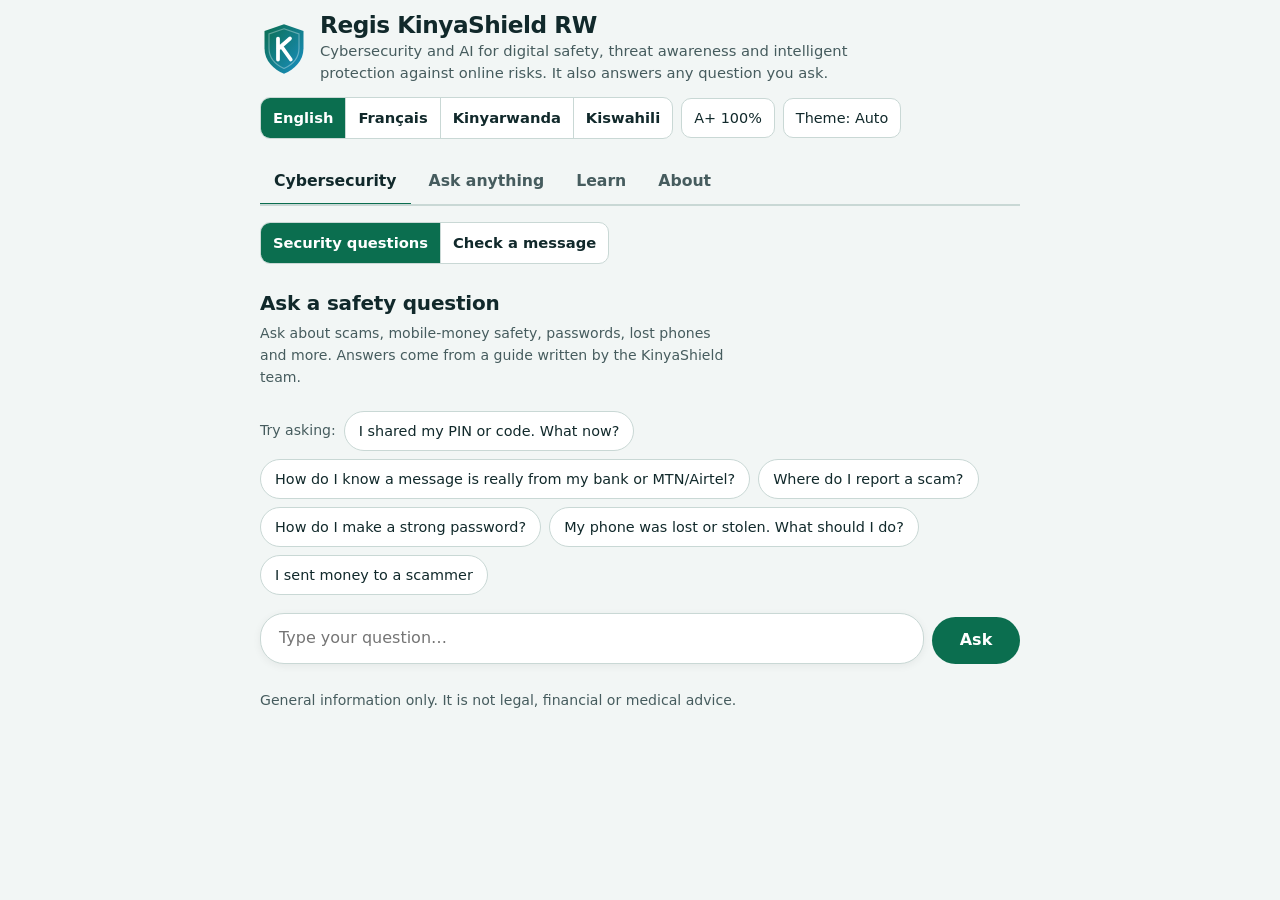
==== commit ac87f410: "Sync MVP: Ask tab web app, 4-language guide, tests, docs, deploy notes Co-Authored-By: Claude Sonnet" ====
--- a/kinyashield_1/index.html
+++ b/kinyashield_1/index.html
@@ -4,8 +4,8 @@
 <meta charset="utf-8">
 <meta name="viewport" content="width=device-width, initial-scale=1">
 <meta http-equiv="Content-Security-Policy" content="default-src 'none'; style-src 'unsafe-inline'; script-src 'unsafe-inline'; img-src data:; base-uri 'none'; form-action 'none'">
-<meta name="description" content="Paste a suspicious message and see, in English, French, Kinyarwanda or Kiswahili, which words are risky and what to do next.">
-<title>KinyaShield RW</title>
+<meta name="description" content="Cybersecurity and AI for digital safety, plus answers to any question, in English, French, Kinyarwanda and Kiswahili.">
+<title>Regis KinyaShield RW</title>
 </head>
 <body>
 <style>
@@ -92,12 +92,55 @@
 @media (max-width:520px){.verdict{flex-direction:column;align-items:flex-start}.tools{width:100%}.seg{width:100%}.seg button{flex:1;padding-inline:6px}}
 @media (prefers-reduced-motion:no-preference){.verdict,.card{animation:rise .22s ease-out}@keyframes rise{from{transform:translateY(4px)}to{transform:none}}}
 
+/* ---- Ask tab: chat layout ---- */
+.sr{position:absolute;width:1px;height:1px;overflow:hidden;clip:rect(0 0 0 0);white-space:nowrap}
+#p-ask{display:flex;flex-direction:column;gap:12px}
+.askhead{display:flex;flex-wrap:wrap;gap:10px 16px;justify-content:space-between;align-items:flex-start}
+.askhead h2{margin:0;font-size:1.25rem;letter-spacing:-.01em}
+.askhead p{margin:4px 0 0;max-width:52ch}
+.chat{display:flex;flex-direction:column;gap:12px}
+.msgrow{display:flex;flex-direction:column;gap:4px;max-width:100%}
+.msgrow.me{align-items:flex-end}
+.who{font-size:.76rem;font-weight:700;letter-spacing:.04em;text-transform:uppercase;color:var(--ink-2);padding-inline:6px}
+.bub{border-radius:16px;padding:12px 16px;min-width:0;max-width:min(100%,40rem);overflow-wrap:anywhere;line-height:1.6}
+.bub.me{background:var(--brand);color:var(--on-brand);border-bottom-right-radius:5px;white-space:pre-wrap}
+.bub.bot{background:var(--surface);border:1px solid var(--line);border-bottom-left-radius:5px;box-shadow:0 1px 2px rgba(0,0,0,.05)}
+.bub.ai{white-space:pre-wrap;border-left:4px solid var(--brand-2)}
+.bub h4{margin:0 0 6px;font-size:1.05rem}
+.bub h5{margin:12px 0 6px;font-size:.78rem;letter-spacing:.05em;text-transform:uppercase;color:var(--ink-2)}
+.bub p{margin:6px 0}
+.bub .srcline{font-size:.8rem;color:var(--ink-2);border-top:1px dashed var(--line);padding-top:8px;margin-top:12px}
+.bub .btn{margin-top:8px}
+.sugg{display:flex;flex-wrap:wrap;gap:8px;align-items:center;margin-top:10px}
+.sugg .chip{text-align:left;max-width:100%;border-radius:999px;padding:8px 14px;min-height:40px;line-height:1.3}
+.sugg .chip:hover{border-color:var(--brand)}
+#p-ask>.sugg{margin-top:0}
+.composer{display:flex;gap:8px;align-items:flex-end;position:sticky;bottom:max(8px,env(safe-area-inset-bottom,0px));background:var(--bg);padding-top:6px}
+.composer textarea{min-height:3rem;max-height:10rem;border-radius:24px;padding:12px 18px;flex:1;resize:none;box-shadow:0 2px 8px rgba(0,0,0,.06)}
+.composer .btn{flex:0 0 auto;min-width:5.5rem;border-radius:24px}
+.composer .btn.primary{flex:0 0 auto}
+.composer .btn[hidden]{display:none}
+.chat:empty{display:none}
+.top{padding-bottom:4px}
+.tabs button{font-size:.98rem}
+@media (max-width:520px){.composer .btn{min-width:4.5rem;padding-inline:14px}.bub{max-width:100%}}
+
+/* ---- Two-part layout: Cybersecurity | Ask anything ---- */
+.tabs{overflow-x:auto;scrollbar-width:thin}
+.tabs button{white-space:nowrap}
+.subseg{align-self:flex-start;margin-bottom:12px}
+.subpanel[hidden]{display:none}
+.subpanel{display:flex;flex-direction:column;gap:12px}
+#p-cyber,#p-gen{display:flex;flex-direction:column;gap:12px}
+#p-gen[hidden],#p-cyber[hidden]{display:none}
+.brand p{max-width:60ch}
+
 </style>
 <div class="wrap">
   <header class="top">
     <div class="brand">
-      <svg viewBox="0 0 64 72" width="48" height="54" role="img" aria-label="KinyaShield"><defs><linearGradient id="ksg" x1="0" y1="0" x2="1" y2="1"><stop offset="0" stop-color="#0b6e4f"/><stop offset="1" stop-color="#1a8fc4"/></linearGradient></defs><path d="M32 3 L58 12 V35 C58 52 46 63 32 69 C18 63 6 52 6 35 V12 Z" fill="url(#ksg)"/><path d="M32 9 L52 16 V35 C52 48 43 57 32 62 C21 57 12 48 12 35 V16 Z" fill="none" stroke="#fff" stroke-opacity=".35" stroke-width="1.5"/><path d="M24 22 V50 M24 36 L40 22 M28.5 32.5 L41 50" stroke="#fff" stroke-width="5" stroke-linecap="round" stroke-linejoin="round" fill="none"/></svg>
-      <div><h1>KinyaShield RW</h1><p id="tagline"></p></div>
+      <svg viewBox="0 0 64 72" width="48" height="54" role="img" aria-label="Regis KinyaShield RW"><defs><linearGradient id="ksg" x1="0" y1="0" x2="1" y2="1"><stop offset="0" stop-color="#0b6e4f"/><stop offset="1" stop-color="#1a8fc4"/></linearGradient></defs><path d="M32 3 L58 12 V35 C58 52 46 63 32 69 C18 63 6 52 6 35 V12 Z" fill="url(#ksg)"/><path d="M32 9 L52 16 V35 C52 48 43 57 32 62 C21 57 12 48 12 35 V16 Z" fill="none" stroke="#fff" stroke-opacity=".35" stroke-width="1.5"/><path d="M24 22 V50 M24 36 L40 22 M28.5 32.5 L41 50" stroke="#fff" stroke-width="5" stroke-linecap="round" stroke-linejoin="round" fill="none"/></svg>
+      <div><h1>Regis KinyaShield RW</h1><p id="tagline"></p></div>
     </div>
     <div class="tools">
       <div class="seg" id="langseg" role="group" aria-label="Language"></div>
@@ -109,12 +152,28 @@
   <div class="note" id="draftNote" hidden></div>
 
   <div class="tabs" role="tablist" id="tabs">
-    <button role="tab" id="tab-check" aria-controls="p-check" aria-selected="true" type="button"></button>
+    <button role="tab" id="tab-cyber" aria-controls="p-cyber" aria-selected="true" type="button"></button>
+    <button role="tab" id="tab-gen" aria-controls="p-gen" aria-selected="false" type="button"></button>
     <button role="tab" id="tab-learn" aria-controls="p-learn" aria-selected="false" type="button"></button>
     <button role="tab" id="tab-about" aria-controls="p-about" aria-selected="false" type="button"></button>
   </div>
 
-  <section class="panel" id="p-check" role="tabpanel" aria-labelledby="tab-check">
+  <section class="panel" id="p-cyber" role="tabpanel" aria-labelledby="tab-cyber">
+    <div class="seg subseg" id="subseg" role="group"></div>
+    <div id="sub-ask" class="subpanel">
+    <div class="askhead"><div><h2 id="secTitle"></h2><p class="small" id="secWelcome"></p></div></div>
+    <div class="chat" id="secChat" aria-live="polite"></div>
+    <div class="sugg" id="secSugg"></div>
+    <form class="composer" id="secForm">
+      <label class="sr" for="secIn" id="secLbl"></label>
+      <textarea id="secIn" rows="1" autocomplete="off" enterkeyhint="send"></textarea>
+      <button class="btn primary" id="secSend" type="submit"></button>
+      <button class="btn ghost" id="secStop" type="button" hidden></button>
+    </form>
+    <p class="small" id="secNote"></p>
+    <button class="chip" id="secNew" type="button" hidden></button>
+    </div>
+    <div id="sub-check" class="subpanel" hidden>
     <div style="display:flex;flex-direction:column;gap:12px">
       <div>
         <label class="lbl" for="msg" id="pasteLbl"></label>
@@ -128,13 +187,28 @@
       </div>
       <div id="result" aria-live="polite"></div>
     </div>
+    </div>
+  </section>
+
+  <section class="panel" id="p-gen" role="tabpanel" aria-labelledby="tab-gen" hidden>
+    <div class="askhead"><div><h2 id="genTitle"></h2><p class="small" id="genWelcome"></p></div></div>
+    <div class="chat" id="genChat" aria-live="polite"></div>
+    <div class="sugg" id="genSugg"></div>
+    <form class="composer" id="genForm">
+      <label class="sr" for="genIn" id="genLbl"></label>
+      <textarea id="genIn" rows="1" autocomplete="off" enterkeyhint="send"></textarea>
+      <button class="btn primary" id="genSend" type="submit"></button>
+      <button class="btn ghost" id="genStop" type="button" hidden></button>
+    </form>
+    <p class="small" id="genNote"></p>
+    <button class="chip" id="genNew" type="button" hidden></button>
   </section>
 
   <section class="panel" id="p-learn" role="tabpanel" aria-labelledby="tab-learn" hidden></section>
   <section class="panel" id="p-about" role="tabpanel" aria-labelledby="tab-about" hidden></section>
 </div>
 
-<script id="ks-data" type="application/json">{"rules":[{"id":"credential_request","severity":"high","suppress_if_protective":true,"title":{"en":"Asks for a PIN, password or code","fr":"Demande un code PIN, un mot de passe ou un code","rw":"Irasaba PIN, ijambo ry'ibanga cyangwa kode","sw":"Inaomba PIN, nenosiri au msimbo"},"why":{"en":"Genuine banks, mobile-money companies and officials do not ask you to send or read out a PIN, password or one-time code.","fr":"Les vraies banques, opérateurs de mobile money et autorités ne vous demandent jamais d'envoyer ou de lire à voix haute un code PIN, un mot de passe ou un code à usage unique.","rw":"Banki, ibigo bya mobile money n'abayobozi nyakuri ntibasaba kohereza cyangwa kuvuga PIN, ijambo ry'ibanga cyangwa kode y'inyongera.","sw":"Benki, kampuni za pesa kwa simu na maafisa halali hawakuombi kutuma wala kusoma kwa sauti PIN, nenosiri au msimbo wa mara moja."},"advice":{"en":"Do not send or read out the code. Contact the organisation using a number from its official website or your card.","fr":"N'envoyez pas le code et ne le lisez pas. Contactez l'organisme avec un numéro tiré de son site officiel ou de votre carte.","rw":"Ntukohereze cyangwa ngo uvuge iyo kode. Hamagara ikigo ukoresheje nimero iri ku rubuga rwacyo rwemewe cyangwa ku ikarita yawe.","sw":"Usitume wala usisome msimbo huo. Wasiliana na taasisi kwa kutumia namba iliyo kwenye tovuti yake rasmi au kwenye kadi yako."},"patterns":{"en":["\\b(?:send|share|give|tell|provide|reply with|forward|confirm|enter|read out)\\b[^.!?\\n]{0,40}?\\b(?:pin|password|passcode|otp|cvv|verification code|one[- ]time (?:code|password)|secret code|secret number|secret pin|\\d+[- ]?digit (?:code|pin)|code (?:we|i|that we) (?:just )?(?:sent|texted))\\b"],"fr":["\\b(?:envoyez?|envoyer|donnez?|donner|communiquez?|communiquer|partagez?|partager|fournissez?|fournir|transmettez?|transmettre|confirmez?|confirmer|saisissez?|saisir|lisez|dites(?:-moi)?|repondez avec)\\b[^.!?\\n]{0,40}?\\b(?:pin|code pin|mot de passe|code secret|code de verification|code otp|otp|cvv|code confidentiel|code a \\d+ chiffres|code recu par sms)\\b"],"rw":["\\b(?:ohereza|mpa|mpe|tanga|mbwira|tuma)\\b[^.!?\\n]{0,40}?\\b(?:pin|umubare w'ibanga|ijambo ry'ibanga|kode|code|otp|password)\\b"],"sw":["\\b(?:tuma|nitumie|toa|nipe|nipatie|nitajie|thibitisha|weka|ingiza|jibu na|shiriki|mpe|mwambie)\\b[^.!?\\n]{0,40}?\\b(?:pin|nambari ya siri|namba ya siri|nenosiri|neno la siri|msimbo|msimbo wa tarakimu \\d+|kodi|code|otp|cvv)\\b"]}},{"id":"advance_fee","severity":"high","suppress_if_protective":true,"title":{"en":"Asks you to pay first to receive something","fr":"Demande de payer d'abord pour recevoir quelque chose","rw":"Irasaba kubanza kwishyura kugira ngo ubone ikintu","sw":"Inakuomba ulipe kwanza ili upokee kitu"},"why":{"en":"Scams often ask for a small 'fee' before a prize, loan, parcel or scholarship is released. The reward never arrives.","fr":"Les arnaques demandent souvent de petits « frais » avant de débloquer un gain, un prêt, un colis ou une bourse. Rien n'arrive jamais.","rw":"Abatekamutwe bakunze gusaba 'amafaranga make' mbere yo kukugezaho igihembo, inguzanyo, ipaki cyangwa buruse. Igihembo ntikiza.","sw":"Matapeli mara nyingi huomba 'ada ndogo' kabla ya kutoa zawadi, mkopo, kifurushi au ufadhili. Hakuna kinachofika."},"advice":{"en":"Do not pay. Check with the organisation directly, using contact details you find yourself.","fr":"Ne payez pas. Vérifiez auprès de l'organisme avec des coordonnées que vous trouvez vous-même.","rw":"Ntukishyure. Baza ikigo ubwacyo ukoresheje amakuru wibonera ubwawe.","sw":"Usilipe. Thibitisha moja kwa moja na taasisi ukitumia mawasiliano unayoyapata mwenyewe."},"patterns":{"en":["\\b(?:pay|send|deposit|transfer)\\b[^.!?\\n]{0,40}?\\b(?:fee|fees|charge|charges|tax|registration|processing|clearance|shipping|delivery)\\b[^.!?\\n]{0,60}?\\b(?:to (?:receive|claim|release|get|unlock|activate|collect)|before (?:you )?(?:receive|collect|claim)|in order to)\\b","\\bto (?:receive|claim|release|collect|unlock)\\b[^.!?\\n]{0,40}\\b(?:prize|scholarship|loan|parcel|package|reward|gift|funds)\\b[^.!?\\n]{0,50}\\b(?:pay|send|deposit)\\b[^.!?\\n]{0,30}\\b(?:fee|fees|rwf|frw)\\b"],"fr":["\\b(?:payez?|payer|versez?|verser|envoyez?|envoyer|deposez?|transferez?)\\b[^.!?\\n]{0,40}?\\b(?:frais|taxe|taxes|droits?|commission|caution)\\b[^.!?\\n]{0,60}?\\b(?:pour (?:recevoir|obtenir|debloquer|reclamer|retirer|toucher|activer)|avant de (?:recevoir|retirer|toucher))\\b","\\bpour (?:recevoir|reclamer|debloquer|retirer|toucher|obtenir)\\b[^.!?\\n]{0,40}\\b(?:prix|gain|gains|bourse|pret|colis|cadeau|fonds|lot)\\b[^.!?\\n]{0,50}\\b(?:payez?|envoyez?|versez?)\\b[^.!?\\n]{0,30}\\b(?:frais|rwf|frw|fcfa|usd)\\b"],"rw":["\\b(?:ishyura|kwishyura|ohereza|tanga)\\b[^.!?\\n]{0,50}?\\b(?:amafaranga|frw|rwf|ubwishyu|frais)\\b[^.!?\\n]{0,60}?\\b(?:kugira ngo|kugirango|mbere yo)\\b"],"sw":["\\b(?:lipa|tuma|weka|toa)\\b[^.!?\\n]{0,50}?\\b(?:ada|ushuru|gharama|malipo|tsh|rwf|frw|kes)\\b[^.!?\\n]{0,60}?\\b(?:ili (?:u(?:i|ya|zi|li)?(?:pate|pokee)|kupokea|kupata|kutoa|kuchukua)|kabla ya kupokea)\\b","\\bili (?:upokee|upate|kupokea|kupata|uchukue)\\b[^.!?\\n]{0,40}\\b(?:zawadi|tuzo|mkopo|ufadhili|kifurushi|fedha|pesa)\\b[^.!?\\n]{0,50}\\b(?:lipa|tuma)\\b[^.!?\\n]{0,30}\\b(?:ada|ushuru|tsh|rwf|frw|kes)\\b"]}},{"id":"remote_access","severity":"high","suppress_if_protective":true,"title":{"en":"Asks you to install remote-control software","fr":"Demande d'installer un logiciel de contrôle à distance","rw":"Irasaba gushyira kuri telefoni porogaramu yo kuyigenzura kure","sw":"Inakuomba usakinishe programu ya kudhibiti simu kwa mbali"},"why":{"en":"Remote-access apps let someone see and control your phone or bank app.","fr":"Ces applications permettent à quelqu'un de voir et de contrôler votre téléphone ou votre appli bancaire.","rw":"Porogaramu zo kugenzura kure zituma undi muntu abona kandi agakoresha telefoni yawe cyangwa porogaramu ya banki.","sw":"Programu hizi humruhusu mtu kuona na kudhibiti simu au programu yako ya benki."},"advice":{"en":"Do not install it. End the conversation and contact your bank through its official channel.","fr":"Ne l'installez pas. Coupez la conversation et contactez votre banque par son canal officiel.","rw":"Ntuyishyire kuri telefoni. Hagarika ikiganiro maze uvugane na banki yawe unyuze mu nzira yemewe.","sw":"Usiisakinishe. Maliza mazungumzo na uwasiliane na benki yako kupitia njia rasmi."},"patterns":{"en":["\\b(?:install|download)\\b[^.!?\\n]{0,30}\\b(?:anydesk|teamviewer|quicksupport|remote (?:access|support|control) (?:app|software))\\b"],"fr":["\\b(?:installez?|installer|telechargez?|telecharger)\\b[^.!?\\n]{0,30}\\b(?:anydesk|teamviewer|quicksupport|application de (?:controle|prise en main|assistance) a distance|logiciel de controle a distance)\\b"],"rw":[],"sw":["\\b(?:sakinisha|pakua|install)\\b[^.!?\\n]{0,30}\\b(?:anydesk|teamviewer|quicksupport|programu ya kudhibiti simu)\\b"]}},{"id":"mistaken_transfer","severity":"medium","suppress_if_protective":false,"title":{"en":"Says money was sent by mistake and asks for it back","fr":"Dit avoir envoyé de l'argent par erreur et le réclame","rw":"Ivuga ko amafaranga yoherejwe kubw'impanuka kandi irayasaba","sw":"Inasema pesa zilitumwa kimakosa na inazidai"},"why":{"en":"A common trick: a fake or reversed payment, then a request to 'return' the money.","fr":"Astuce courante : un faux paiement ou un paiement annulé, puis une demande de « rendre » l'argent.","rw":"Uburiganya buzwi: bohereza amafaranga y'ibinyoma, hanyuma bagusaba 'kuyasubiza'.","sw":"Mbinu ya kawaida: malipo bandia au yaliyorudishwa, kisha ombi la 'kurudisha' pesa."},"advice":{"en":"Check your own balance in your official app or at an agent. Do not send money back until you have confirmed it really arrived.","fr":"Vérifiez votre solde dans l'appli officielle ou chez un agent. Ne renvoyez rien avant d'avoir confirmé que l'argent est vraiment arrivé.","rw":"Reba amafaranga ufite muri porogaramu yemewe cyangwa ku mukozi. Ntusubize amafaranga utarabyemeza ko yaje koko.","sw":"Angalia salio lako kwenye programu rasmi au kwa wakala. Usirudishe pesa hadi uthibitishe kuwa zimefika kweli."},"patterns":{"en":["\\b(?:sent|transferred|deposited)\\b[^.!?\\n]{0,30}\\b(?:money|funds|amount|rwf|frw|\\d[\\d,. ]*\\s?(?:rwf|frw))\\b[^.!?\\n]{0,40}\\b(?:by mistake|mistakenly|accidentally|wrong number|in error)\\b","\\b(?:by mistake|mistakenly|accidentally|wrong number)\\b[^.!?\\n]{0,60}\\b(?:send back|return|refund)\\b[^.!?\\n]{0,30}\\b(?:money|funds|amount|rwf|frw)\\b","\\b(?:send back|return)\\b[^.!?\\n]{0,15}\\b(?:my|the)\\b[^.!?\\n]{0,15}\\b(?:money|funds|amount|cash)\\b"],"fr":["\\b(?:envoye|envoyer|transfere|transferer|depose|deposer|verse|verser|vire|virer)\\b[^.!?\\n]{0,30}\\b(?:argent|fonds|montant|somme|rwf|frw|fcfa|\\d[\\d,. ]*\\s?(?:rwf|frw|fcfa))\\b[^.!?\\n]{0,40}\\b(?:par erreur|par megarde|a tort|mauvais numero)\\b","\\b(?:par erreur|mauvais numero)\\b[^.!?\\n]{0,60}\\b(?:renvoyez|rembours\\w*|retournez|rendez)\\b[^.!?\\n]{0,30}\\b(?:argent|fonds|montant|somme)\\b","\\b(?:renvoyez|rendez|retournez)(?:-moi)?\\s+(?:mon\\s+|l')?(?:argent|fonds|montant)\\b"],"rw":["\\b(?:nakohereje|nohereje|bakohereje)\\b[^.!?\\n]{0,50}\\b(?:kubw'impanuka|kwibeshya|nabi)\\b","\\b(?:nsubiza|subiza)\\b[^.!?\\n]{0,20}\\bamafaranga\\b"],"sw":["\\b(?:nimekutumia|nimetuma|nilituma)\\b[^.!?\\n]{0,30}\\b(?:pesa|fedha|kiasi|tsh|rwf|frw|kes|\\d[\\d,\\.]*\\s?(?:tsh|rwf|frw|kes))\\b[^.!?\\n]{0,40}\\b(?:kimakosa|kwa makosa|namba mbaya)\\b","\\b(?:nirudishie|rudisha)\\b[^.!?\\n]{0,20}\\b(?:pesa|fedha)\\b"]}},{"id":"prize_claim","severity":"medium","suppress_if_protective":false,"unless":["\\b(?:first|second|third|1st|2nd|3rd) (?:prize|place)\\b","\\b(?:premier|deuxieme|troisieme) (?:prix|place)\\b","\\bnafasi ya (?:kwanza|pili|tatu)\\b","\\bumwanya wa (?:mbere|kabiri|gatatu)\\b","\\b(?:science fair|concours de sciences|maonyesho ya sayansi|irushanwa)\\b"],"keep_if":["\\d[\\d,. ]*\\s?(?:rwf|frw|fcfa|tsh|kes|ugx|usd|eur)\\b","https?://","\\b(?:claim|collect|reply|click|pay|payez|cliquez|reclamer|lipa|bofya|ishyura|kanda)\\b"],"title":{"en":"Says you won or were selected for a prize","fr":"Annonce que vous avez gagné ou été sélectionné","rw":"Ivuga ko watsinze cyangwa watoranyijwe guhabwa igihembo","sw":"Inasema umeshinda au umechaguliwa kupata zawadi"},"why":{"en":"Unexpected prize messages are among the most common scams. You cannot win a draw you never entered.","fr":"Les messages de gain inattendus figurent parmi les arnaques les plus courantes. On ne peut pas gagner un tirage auquel on n'a pas participé.","rw":"Ubutumwa buvuga ko watsindiye igihembo utazi ni bumwe mu buriganya busanzwe. Ntushobora gutsinda tombola utigeze ugiramo uruhare.","sw":"Ujumbe wa zawadi usiotarajiwa ni miongoni mwa utapeli unaojulikana zaidi. Huwezi kushinda droo ambayo hukushiriki."},"advice":{"en":"Ignore it unless you know you entered. Never pay or share personal details to 'claim' a prize.","fr":"Ignorez-le sauf si vous savez avoir participé. Ne payez jamais et ne donnez aucune information personnelle pour « réclamer » un gain.","rw":"Ntibugire icyo bukubwira keretse ubizi ko wagiye muri iyo tombola. Ntukishyure cyangwa ngo utange amakuru bwite 'kugira ngo uhabwe' igihembo.","sw":"Usiujali isipokuwa unajua ulishiriki. Usilipe wala kutoa taarifa binafsi ili 'kudai' zawadi."},"patterns":{"en":["\\b(?:you(?:'ve| have)? won|you were selected|you have been selected|selected to receive|lucky (?:draw|winner)|winner!)\\b"],"fr":["\\b(?:vous avez gagne|vous etes (?:le |la )?(?:gagnant|gagnante|selectionne|selectionnee|choisi|choisie)|gagnant du tirage|tirage au sort)\\b"],"rw":["\\b(?:watsindiye|mwatsindiye|wegukanye|mwegukanye|watoranyijwe|mwatoranyijwe)\\b"],"sw":["\\b(?:umeshinda|umechaguliwa kupokea|umechaguliwa kupata|umechaguliwa kuwa mshindi|mshindi wa bahati nasibu|droo ya bahati nasibu)\\b"]}},{"id":"account_threat","severity":"medium","suppress_if_protective":true,"title":{"en":"Threatens to block or close your account or SIM","fr":"Menace de bloquer ou fermer votre compte ou SIM","rw":"Iragutera ubwoba ko konti cyangwa SIM yawe izafungwa","sw":"Inatishia kufunga au kuzuia akaunti au laini yako"},"why":{"en":"Fear of losing access is used to rush people into clicking or sharing details.","fr":"La peur de perdre l'accès sert à vous pousser à cliquer ou à donner vos informations.","rw":"Ubwoba bwo gutakaza konti bukoreshwa kugira ngo abantu bihute gukanda cyangwa gutanga amakuru.","sw":"Hofu ya kupoteza huduma hutumiwa kukusukuma ubonyeze viungo au utoe taarifa."},"advice":{"en":"Do not follow links in the message. Open your official app or visit the provider yourself to check.","fr":"Ne suivez pas les liens du message. Ouvrez votre appli officielle ou rendez-vous chez l'opérateur pour vérifier.","rw":"Ntukande amahuza ari mu butumwa. Fungura porogaramu yemewe cyangwa ujye ku kigo ubwawe urebe.","sw":"Usifuate viungo vilivyomo kwenye ujumbe. Fungua programu rasmi au tembelea mtoa huduma mwenyewe ukague."},"patterns":{"en":["\\b(?:account|sim|line|card|wallet)\\b[^.!?\\n]{0,40}\\b(?:will be|has been|is being|been|was)\\s+(?:suspended|blocked|closed|deactivated|locked|terminated)\\b"],"fr":["\\b(?:compte|carte|sim|ligne|portefeuille)\\b[^.!?\\n]{0,40}\\b(?:sera|a ete|est|va etre|sont)\\s+(?:suspendu|bloque|ferme|desactive|verrouille|resilie)(?:e|s|es)?\\b"],"rw":["\\b(?:konti|sim|karita)\\b[^.!?\\n]{0,40}\\b(?:izafungwa|yafunzwe|ifunzwe|izahagarikwa|yahagaritswe|izasibwa)\\b"],"sw":["\\b(?:akaunti|laini|kadi|sim)\\b[^.!?\\n]{0,40}\\b(?:itafungwa|imefungwa|itazuiwa|imezuiwa|itasimamishwa|imesimamishwa|itafutwa|imefutwa)\\b"]}},{"id":"account_verification_request","severity":"medium","suppress_if_protective":true,"title":{"en":"Asks you to verify or update account details","fr":"Demande de vérifier ou mettre à jour les informations du compte","rw":"Irasaba kwemeza cyangwa kuvugurura amakuru ya konti","sw":"Inakuomba uthibitishe au usasishe taarifa za akaunti"},"why":{"en":"'Verify your account' messages are often used to collect your login or ID details.","fr":"Les messages « vérifiez votre compte » servent souvent à récupérer vos identifiants ou vos données d'identité.","rw":"Ubutumwa busaba 'kwemeza konti' bukunze gukoreshwa mu gukusanya amakuru yo kwinjira cyangwa indangamuntu.","sw":"Ujumbe wa 'thibitisha akaunti yako' mara nyingi hutumika kukusanya taarifa za kuingia au utambulisho."},"advice":{"en":"Do not use links or numbers from the message. Go to the official website or branch yourself.","fr":"N'utilisez ni liens ni numéros du message. Allez vous-même sur le site officiel ou en agence.","rw":"Ntukoreshe amahuza cyangwa nimero ziri mu butumwa. Jya ku rubuga rwemewe cyangwa ku biro ubwawe.","sw":"Usitumie viungo au namba zilizo kwenye ujumbe. Nenda mwenyewe kwenye tovuti rasmi au tawi."},"patterns":{"en":["\\b(?:verify|update|confirm|reactivate|re-?register)\\b[^.!?\\n]{0,25}\\b(?:your )?(?:account|sim(?: card)?|kyc|identity|bank details|national id|id number|nida)\\b"],"fr":["\\b(?:verifiez?|verifier|mettez a jour|mettre a jour|confirmez?|confirmer|reactivez?|actualisez?)\\b[^.!?\\n]{0,25}\\b(?:votre |vos )?(?:compte|sim|kyc|identite|coordonnees bancaires|donnees bancaires|numero d'identite|carte d'identite|nida)\\b"],"rw":["\\b(?:w?emeze|emeza|vugurura|uvugurure)\\b[^.!?\\n]{0,25}\\b(?:konti|sim|nomero|amakuru yawe)\\b"],"sw":["\\b(?:ku)?(?:thibitisha|sasisha|hakiki)\\b[^.!?\\n]{0,25}\\b(?:akaunti|laini|taarifa zako|taarifa za benki|namba yako|kitambulisho)\\b"]}},{"id":"risky_link","severity":"medium","suppress_if_protective":false,"title":{"en":"Contains a link that hides or disguises its destination","fr":"Contient un lien qui masque sa destination","rw":"Ifite ihuza ritagaragaza aho rijya","sw":"Ina kiungo kinachoficha kinakoelekea"},"why":{"en":"Shortened links, raw IP addresses and unusual web endings are often used to hide a fake site.","fr":"Les liens raccourcis, les adresses IP brutes et les extensions inhabituelles servent souvent à cacher un faux site.","rw":"Amahuza magufi, aderesi z'imibare n'iherezo ridasanzwe ry'urubuga bikunze gukoreshwa mu guhisha urubuga rw'uburiganya.","sw":"Viungo vifupi, anwani za IP na miisho isiyo ya kawaida hutumiwa mara nyingi kuficha tovuti bandia."},"advice":{"en":"Do not open it. Type the organisation's official address yourself.","fr":"Ne l'ouvrez pas. Tapez vous-même l'adresse officielle de l'organisme.","rw":"Ntuyifungure. Andika ubwawe aderesi yemewe y'ikigo.","sw":"Usikifungue. Andika mwenyewe anwani rasmi ya taasisi."},"patterns":{"any":["\\b(?:bit\\.ly|tinyurl\\.com|t\\.co|is\\.gd|cutt\\.ly|rb\\.gy|shorturl\\.at)/\\S+","https?://\\d{1,3}(?:\\.\\d{1,3}){3}\\S*","https?://[^\\s/]+\\.(?:xyz|top|click|tk|icu|buzz|gq|cf)\\b\\S*"]}},{"id":"too_good_offer","severity":"medium","suppress_if_protective":true,"title":{"en":"Promises unrealistic money","fr":"Promet de l'argent irréaliste","rw":"Isezeranya amafaranga adashoboka","sw":"Inaahidi pesa zisizo halisi"},"why":{"en":"Guaranteed or very fast returns are a classic sign of an investment scam.","fr":"Des gains garantis ou très rapides sont un signe classique d'arnaque à l'investissement.","rw":"Inyungu zemewe cyangwa zihuta cyane ni ikimenyetso gisanzwe cy'uburiganya mu ishoramari.","sw":"Faida ya uhakika au ya haraka sana ni dalili ya kawaida ya utapeli wa uwekezaji."},"advice":{"en":"Do not invest. Check whether the company is registered with the proper authority.","fr":"N'investissez pas. Vérifiez que la société est enregistrée auprès de l'autorité compétente.","rw":"Ntugashore. Reba niba ikigo cyanditse mu rwego rubifitiye ububasha.","sw":"Usiwekeze. Hakiki kama kampuni imesajiliwa na mamlaka husika."},"patterns":{"en":["\\b(?:double your money|guaranteed returns?|easy money)\\b","\\bearn\\b[^.!?\\n]{0,25}\\b(?:daily|per day|every day|weekly)\\b"],"fr":["\\b(?:doublez votre argent|rendements? garantis?|argent facile|gains? garantis?)\\b","\\bgagnez\\b[^.!?\\n]{0,25}\\b(?:par jour|chaque jour|quotidien\\w*|par semaine)\\b"],"rw":[],"sw":["\\b(?:mara mbili ya pesa yako|faida ya uhakika|pesa rahisi)\\b","\\b(?:pata|chuma)\\b[^.!?\\n]{0,25}\\b(?:tsh|rwf|frw|kes|pesa|shilingi)\\b[^.!?\\n]{0,15}\\b(?:kila siku|kwa siku|kila wiki)\\b"]}},{"id":"upfront_payment_offer","severity":"high","suppress_if_protective":false,"title":{"en":"Asks for a payment up front for an offer (job, loan)","fr":"Demande un paiement d'avance pour une offre (emploi, prêt)","rw":"Irasaba kwishyura mbere ku mirimo cyangwa inguzanyo","sw":"Inaomba malipo ya awali kwa ofa (kazi, mkopo)"},"why":{"en":"A real employer or lender does not ask for insurance, visa or processing money before paying you or starting work.","fr":"Un vrai employeur ou prêteur ne demande pas d'argent pour l'assurance, le visa ou le dossier avant de vous payer ou de commencer.","rw":"Umukoresha cyangwa umuguzanyi nyawe ntasaba amafaranga y'ubwishingizi, viza cyangwa ay'ibyangombwa mbere yo kuguha amafaranga cyangwa akazi.","sw":"Mwajiri au mkopeshaji halali haombi pesa za bima, viza au usindikaji kabla ya kukulipa au kuanza kazi."},"advice":{"en":"Do not pay anything up front. Check the offer with the organisation using contact details you find yourself.","fr":"Ne payez rien d'avance. Vérifiez l'offre auprès de l'organisme avec des coordonnées que vous trouvez vous-même.","rw":"Ntukishyure mbere. Baza ikigo ukoresheje amakuru wibonera ubwawe.","sw":"Usilipe chochote mapema. Hakiki ofa na taasisi kwa mawasiliano unayoyapata mwenyewe."},"groups":[{"en":["\\b(?:job offer|vacancy|we are hiring|recruiting|work abroad|you qualify|you are eligible|pre-?approved|loan offer)\\b"],"fr":["\\b(?:offre d'emploi|poste vacant|nous recrutons|travailler a l'etranger|vous etes eligible|vous etes preapprouve|offre de pret)\\b"],"rw":["\\b(?:amahirwe y'akazi|akazi hanze y'igihugu|wujuje ibisabwa|inguzanyo wemerewe)\\b"],"sw":["\\b(?:nafasi ya kazi|ofa ya kazi|tunaajiri|kazi nje ya nchi|umeidhinishwa mkopo|ofa ya mkopo)\\b"]},{"en":["\\b(?:deposit|pay|send)\\b[^.!?\\n]{0,30}\\b(?:\\d[\\d,. ]*\\s?(?:rwf|frw|usd|ksh|tsh|eur)|(?:rwf|frw|usd|ksh|tsh|eur)\\s?\\d[\\d,. ]*)\\b[^.!?\\n]{0,40}\\b(?:insurance|processing|visa|clearance|activation|upfront|admin|first|before)\\b"],"fr":["\\b(?:versez|payez|envoyez|deposez)\\b[^.!?\\n]{0,30}\\b(?:\\d[\\d,. ]*\\s?(?:rwf|frw|fcfa|usd|eur)|(?:rwf|frw|fcfa|usd|eur)\\s?\\d[\\d,. ]*)\\b[^.!?\\n]{0,40}\\b(?:assurance|visa|dedouanement|activation|d'avance|avant)\\b"],"rw":["\\b(?:ohereza|ishyura|tanga)\\b[^.!?\\n]{0,30}\\b(?:\\d[\\d,. ]*\\s?(?:frw|rwf)|(?:frw|rwf)\\s?\\d[\\d,. ]*)\\b[^.!?\\n]{0,40}\\b(?:ubwishingizi|viza|frais|mbere)\\b"],"sw":["\\b(?:lipa|tuma|weka)\\b[^.!?\\n]{0,30}\\b(?:\\d[\\d,. ]*\\s?(?:tsh|kes|ugx|rwf|frw|usd)|(?:tsh|kes|ugx|rwf|frw|usd)\\s?\\d[\\d,. ]*)\\b[^.!?\\n]{0,40}\\b(?:bima|viza|usindikaji|mapema|kwanza|kabla)\\b"]}]},{"id":"family_emergency_money","severity":"medium","suppress_if_protective":false,"title":{"en":"Pretends to be a relative in trouble and asks for money","fr":"Se fait passer pour un proche en difficulté et demande de l'argent","rw":"Yiyita umuvandimwe ufite ikibazo igusaba amafaranga","sw":"Inajifanya kuwa ndugu mwenye shida na kuomba pesa"},"why":{"en":"Scammers claim to be a family member with a new number or an emergency so you send money before thinking.","fr":"Les escrocs prétendent être un proche avec un nouveau numéro ou une urgence pour que vous envoyiez de l'argent sans réfléchir.","rw":"Abatekamutwe biyita abavandimwe bafite nimero nshya cyangwa ikibazo kugira ngo wohereze amafaranga utabanje gutekereza.","sw":"Matapeli hudai kuwa ndugu mwenye namba mpya au dharura ili utume pesa kabla ya kufikiri."},"advice":{"en":"Call the person on their old number, or ask a question only they could answer, before sending anything.","fr":"Appelez la personne sur son ancien numéro, ou posez une question que seule elle connaît, avant d'envoyer quoi que ce soit.","rw":"Hamagara uwo muntu kuri nimero ye isanzwe, cyangwa umubaze ikibazo wenyine azi, mbere yo kohereza ikintu icyo ari cyo cyose.","sw":"Mpigie mtu huyo kwa namba yake ya zamani, au muulize swali ambalo yeye tu anajua, kabla ya kutuma chochote."},"groups":[{"en":["\\b(?:it is me|it's me|this is your (?:mum|mom|dad|son|daughter|brother|sister)|i changed my number|my new number|new number|lost my phone|my phone (?:is )?(?:broken|stolen|lost)|using (?:a )?friend's (?:number|phone)|i am stuck at|i'm stuck at|stranded)\\b"],"fr":["\\b(?:c'est moi|j'ai change de numero|nouveau numero|j'ai perdu mon telephone|mon telephone est (?:casse|perdu|vole)|j'utilise le numero d'un|je suis bloque)\\b"],"rw":["\\b(?:ndi mubyara wawe|ndi mama|ndi papa|ndi musaza wawe|ndi mushiki wawe|nahinduye nimero|nimero nshya|telefoni yanjye (?:yangiritse|yibwe)|nagize ikibazo|ndi mu kaga)\\b"],"sw":["\\b(?:ni mimi|nimebadilisha namba|namba mpya|nimepoteza simu|simu yangu (?:imeibiwa|imeharibika)|natumia namba ya rafiki|nimekwama)\\b"]},{"en":["\\b(?:send|give|lend|transfer)\\b[^.!?\\n]{0,20}\\b(?:me|us)\\b[^.!?\\n]{0,30}\\b(?:money|cash|airtime|\\d[\\d,. ]*\\s?(?:rwf|frw|usd))\\b","\\bi need\\b[^.!?\\n]{0,15}\\b(?:money|cash|airtime)\\b"],"fr":["\\b(?:envoie|envoyez|donne|donnez|prete|pretez)(?:-moi)?\\b[^.!?\\n]{0,25}\\b(?:argent|credit|\\d[\\d,. ]*\\s?(?:rwf|frw|fcfa|usd))\\b","\\bj'ai besoin d'argent\\b"],"rw":["\\b(?:ohereza|mpa|ndakeneye)\\b[^.!?\\n]{0,30}\\bamafaranga\\b"],"sw":["\\b(?:nitumie|tuma|nipe|nikopeshe)\\b[^.!?\\n]{0,25}\\b(?:pesa|fedha|hela|tsh|kes|ugx|rwf|frw)\\b","\\bnahitaji pesa\\b","\\bninahitaji pesa\\b"]}]},{"id":"offplatform_contact","severity":"medium","suppress_if_protective":false,"title":{"en":"Pushes you to continue a job offer on WhatsApp or Telegram","fr":"Vous pousse à poursuivre une offre d'emploi sur WhatsApp ou Telegram","rw":"Igukururira kuri WhatsApp cyangwa Telegram ku kazi","sw":"Inakuvuta kwenye WhatsApp au Telegram kwa ofa ya kazi"},"why":{"en":"Fake job offers quickly move the conversation to a private chat so nobody can check them.","fr":"Les fausses offres d'emploi déplacent vite la conversation vers une messagerie privée pour échapper aux vérifications.","rw":"Amatangazo y'akazi y'ibinyoma ahita yimura ikiganiro kuri messagerie yihariye kugira ngo hatagira ugenzura.","sw":"Ofa bandia za kazi huhamisha mazungumzo haraka kwenye gumzo la faragha ili kuepuka uhakiki."},"advice":{"en":"Check the company and the recruiter on official sources before replying.","fr":"Vérifiez l'entreprise et le recruteur sur des sources officielles avant de répondre.","rw":"Genzura ikigo n'uwakoresha mu nzira zemewe mbere yo gusubiza.","sw":"Hakiki kampuni na mwajiri kwa vyanzo rasmi kabla ya kujibu."},"groups":[{"en":["\\b(?:recruiter|hiring manager|vacancy|job offer|your cv|saw your cv|work from home)\\b"],"fr":["\\b(?:recruteur|offre d'emploi|votre cv|poste vacant|teletravail)\\b"],"rw":["\\b(?:umukoresha|cv yawe|amahirwe y'akazi|gusaba akazi)\\b"],"sw":["\\b(?:mwajiri|nafasi ya kazi|cv yako|kazi ya nyumbani)\\b"]},{"en":["\\b(?:contact|message|chat|text|reach|add)\\b[^.!?\\n]{0,30}\\b(?:whatsapp|telegram|signal)\\b"],"fr":["\\b(?:contactez|ecrivez|discutez|joignez|ajoutez)\\b[^.!?\\n]{0,30}\\b(?:whatsapp|telegram|signal)\\b"],"rw":["\\b(?:vugana|andikira|twandikire|hamagara|ongeraho)\\b[^.!?\\n]{0,30}\\b(?:whatsapp|telegram)\\b"],"sw":["\\b(?:wasiliana|andika|ongea|ongeza)\\b[^.!?\\n]{0,30}\\b(?:whatsapp|telegram)\\b"]}]},{"id":"gift_card_request","severity":"medium","suppress_if_protective":true,"title":{"en":"Asks you to buy gift cards or vouchers for someone","fr":"Vous demande d'acheter des cartes cadeaux ou des bons pour quelqu'un","rw":"Igusaba kugura amakarita y'impano cyangwa ama-vocha","sw":"Inakuomba ununue kadi za zawadi au vocha kwa ajili ya mtu"},"why":{"en":"Scammers pose as a boss or official and ask for gift-card codes because they are hard to trace or reverse.","fr":"Les escrocs se font passer pour un chef ou un officiel et demandent des codes de cartes cadeaux, difficiles à tracer ou à annuler.","rw":"Abatekamutwe biyita abayobozi bagusaba kode z'amakarita y'impano kuko bigoye kuzikurikirana cyangwa kuzisubiza.","sw":"Matapeli hujifanya kuwa mkuu wa kazi au afisa na kuomba misimbo ya kadi za zawadi kwa sababu ni vigumu kufuatilia au kurudisha."},"advice":{"en":"Do not buy or send codes. Confirm the request face to face or by calling the person on a number you already know.","fr":"N'achetez ni n'envoyez de codes. Confirmez la demande en personne ou en appelant la personne sur un numéro que vous connaissez déjà.","rw":"Ntugure cyangwa ngo wohereze kode. Emeza icyo gusaba imbonankubone cyangwa uhamagare uwo muntu kuri nimero usanzwe uzi.","sw":"Usinunue wala kutuma misimbo. Thibitisha ombi ana kwa ana au kwa kumpigia mtu huyo kwa namba unayoijua tayari."},"patterns":{"en":["\\b(?:buy|purchase|get)\\b[^.!?\\n]{0,30}\\b(?:gift ?cards?|google play|itunes|steam|amazon vouchers?)\\b"],"fr":["\\b(?:achetez|acheter|achete)\\b[^.!?\\n]{0,30}\\b(?:cartes? cadeaux?|google play|itunes|steam)\\b"],"rw":["\\b(?:gura|ugure|kugura)\\b[^.!?\\n]{0,30}\\b(?:google play|itunes|steam|amakarita y'impano)\\b"],"sw":["\\b(?:nunua|ununue|kununua)\\b[^.!?\\n]{0,30}\\b(?:vocha|google play|itunes|steam|kadi za zawadi)\\b"]}},{"id":"pressure","severity":"low","suppress_if_protective":false,"title":{"en":"Uses time pressure","fr":"Met la pression sur le temps","rw":"Ikoresha igitutu cy'igihe","sw":"Inatumia shinikizo la muda"},"why":{"en":"Urgency alone is common in normal messages. It matters only when combined with other warning signs.","fr":"L'urgence seule est courante dans les messages normaux. Elle ne compte que combinée à d'autres signes.","rw":"Kwihutisha ubwabyo bikunze kuba mu butumwa busanzwe. Bifite uburemere gusa iyo byiyongereye ku bindi bimenyetso.","sw":"Haraka peke yake ni jambo la kawaida kwenye jumbe za kawaida. Ni muhimu pale tu inapoambatana na dalili nyingine."},"advice":{"en":"Take a minute to check before acting.","fr":"Prenez une minute pour vérifier avant d'agir.","rw":"Fata umunota wo kugenzura mbere yo gukora.","sw":"Chukua dakika moja kuhakiki kabla ya kutenda."},"patterns":{"en":["\\b(?:immediately|right now|within (?:\\d+|one|two) ?(?:hours?|minutes?)|urgent(?:ly)?|last warning|act now|today only)\\b"],"fr":["\\b(?:immediatement|tout de suite|maintenant|dans les (?:\\d+|deux) ?(?:heures?|minutes?)|sous (?:\\d+) ?(?:heures?|minutes?)|urgent|dernier avertissement|aujourd'hui seulement|agissez vite)\\b"],"rw":["\\b(?:byihuse|ako kanya|ubu nonaha|mu masaha \\d+|mu minota \\d+|uyu munsi gusa)\\b"],"sw":["\\b(?:haraka|mara moja|sasa hivi|ndani ya saa \\d+|ndani ya dakika \\d+|leo tu|onyo la mwisho)\\b"]}},{"id":"secrecy","severity":"low","suppress_if_protective":false,"title":{"en":"Asks you to keep it secret","fr":"Demande de garder le secret","rw":"Irasaba kubigira ibanga","sw":"Inakuomba uweke siri"},"why":{"en":"Scammers often ask for secrecy so family or friends cannot warn you.","fr":"Les escrocs demandent souvent le secret pour que vos proches ne puissent pas vous alerter.","rw":"Abatekamutwe bakunze gusaba ibanga kugira ngo umuryango cyangwa inshuti zitakuburira.","sw":"Matapeli mara nyingi huomba siri ili familia au marafiki wasikuonye."},"advice":{"en":"Talk to someone you trust before acting.","fr":"Parlez à quelqu'un de confiance avant d'agir.","rw":"Vugana n'umuntu wizeye mbere yo gukora.","sw":"Zungumza na mtu unayemwamini kabla ya kutenda."},"patterns":{"en":["\\b(?:do not tell|don't tell|keep (?:this|it) (?:a )?secret|tell no one)\\b"],"fr":["\\b(?:ne le dites a personne|ne dites rien a personne|gardez (?:ceci|cela|le) secret|n'en parlez a personne)\\b"],"rw":["\\b(?:ntugire uwo ubwira|bigire ibanga)\\b"],"sw":["\\b(?:usimwambie mtu|usimwambie yeyote|weka siri|iweke siri)\\b"]}},{"id":"link_present","severity":"low","suppress_if_protective":false,"title":{"en":"Contains a link","fr":"Contient un lien","rw":"Ifite ihuza","sw":"Ina kiungo"},"why":{"en":"Most messages with links are harmless; links matter when other warning signs are present.","fr":"La plupart des messages avec liens sont inoffensifs; les liens comptent s'il y a d'autres signes.","rw":"Ubutumwa bwinshi bufite amahuza ntibubi; amahuza agira uburemere iyo hari ibindi bimenyetso.","sw":"Jumbe nyingi zenye viungo hazina madhara; viungo ni muhimu pale kuna dalili nyingine."},"advice":{"en":"Prefer typing official addresses yourself.","fr":"Préférez taper vous-même les adresses officielles.","rw":"Ahubwo wandike ubwawe aderesi zemewe.","sw":"Afadhali andika mwenyewe anwani rasmi."},"patterns":{"any":["https?://\\S+"]}}],"protective":{"en":["\\b(?:never|do not|don't|dont|should not|shouldn't|must not|mustn't|won't|will not|not to)\\s+(?:ever\\s+)?$","\\b(?:never|no\\s+\\w+|nobody|not|n't|don't|won't)\\b[^,;]*\\b(?:ask|asks|asking|request|requests|require|requires|tell)\\w*\\b[^,;]*$"],"fr":["\\bn(?:e|')\\s*$","\\bjamais\\s+$","\\b(?:aucun\\w*|personne|jamais|pas)\\b[^,;]*\\b(?:demand|exig|solicit)\\w*\\b[^,;]*$"],"rw":["\\b(?:ntugasangize|ntugatange|ntukohereze|ntukamuhe|ntukabwire|ntuzigere|ntituzigera|ntituzigere)\\b[^,;]*$"],"sw":["\\b(?:kamwe|hatutakuomba|hatutaomba|hatuombi|haitakuuliza|hawatakuuliza|hatutakuuliza|hakuna\\s+\\w+\\s+itakayokuomba)\\b[^,;]*$"]},"general":{"en":["Do not click links or call numbers from a message you did not expect.","Never share a PIN, password or one-time code with anyone.","Contact the organisation using details from its official website, card or branch.","Talk to someone you trust before sending money."],"fr":["Ne cliquez pas sur les liens et n'appelez pas les numéros d'un message inattendu.","Ne partagez jamais un code PIN, un mot de passe ou un code à usage unique.","Contactez l'organisme avec les coordonnées de son site officiel, de votre carte ou de son agence.","Parlez à quelqu'un de confiance avant d'envoyer de l'argent."],"rw":["Ntukande amahuza cyangwa ngo uhamagare nimero ziri mu butumwa utari witeze.","Ntugatange PIN, ijambo ry'ibanga cyangwa kode y'inyongera ku muntu uwo ari we wese.","Vugana n'ikigo ukoresheje amakuru ari ku rubuga rwemewe, ku ikarita cyangwa ku biro.","Vugana n'umuntu wizeye mbere yo kohereza amafaranga."],"sw":["Usibonyeze viungo wala kupiga namba zilizo kwenye ujumbe usioutarajia.","Kamwe usishiriki PIN, nenosiri au msimbo wa mara moja na mtu yeyote.","Wasiliana na taasisi kwa kutumia taarifa za tovuti yake rasmi, kadi yako au tawi.","Zungumza na mtu unayemwamini kabla ya kutuma pesa."]},"markers":{"en":["the","your","you","please","account","dear","customer","money","pay","send","will","with"],"fr":["bonjour","votre","vous","compte","merci","avez","sera","nous","pour","cher","client","argent","mot de passe","est","les"],"rw":["konti","yawe","amafaranga","ohereza","mpa","kode","mwiriwe","murakoze","frw","kugira ngo","watsindiye","izafungwa","umubare","ibanga","nsubiza"],"sw":["habari","yako","wako","akaunti","asante","tafadhali","pesa","tuma","umeshinda","nambari","kwa","ili","mteja","tsh","na"]},"verdicts":{"ok":{"en":"No known warning signs detected","fr":"Aucun signe d'alerte connu détecté","rw":"Nta bimenyetso by'uburiganya bizwi byabonetse","sw":"Hakuna dalili za tahadhari zinazojulikana zilizogunduliwa"},"verify":{"en":"Verify before acting","fr":"Vérifiez avant d'agir","rw":"Banza ugenzure mbere yo gukora","sw":"Hakiki kabla ya kutenda"},"high":{"en":"Multiple high-risk indicators detected","fr":"Plusieurs indicateurs de risque élevé détectés","rw":"Hari ibimenyetso byinshi by'ibyago bikomeye","sw":"Viashiria vingi vya hatari kubwa vimegunduliwa"}},"noGuarantee":{"en":"This is a decision aid, not a guarantee. A message with no warning signs can still be a scam.","fr":"Ceci est une aide à la décision, pas une garantie. Un message sans signe d'alerte peut quand même être une arnaque.","rw":"Iki ni igikoresho cyunganira ibyemezo, ntabwo ari ingwate. Ubutumwa butagaragaza ibimenyetso na bwo bushobora kuba uburiganya.","sw":"Hiki ni kisaidizi cha uamuzi, si dhamana. Ujumbe usio na dalili bado unaweza kuwa utapeli."},"langs":["en","fr","rw","sw"],"langNames":{"en":"English","fr":"Français","rw":"Kinyarwanda","sw":"Kiswahili"},"ui":{"en":{"tagline":"Check a message before you click, pay or share a code.","tab_check":"Check","tab_learn":"Learn","tab_about":"About","paste":"Paste the message you received","placeholder":"Paste the suspicious message here","analyze":"Check message","clear":"Clear","examples":"Try an example","language":"Language","detected":"Message language looks like","evidence":"Wording that triggered it","findings":"Why it was flagged","steps":"Safest next steps","protective":"Protective wording (read as a warning, not counted)","low":"Minor signs (matter only together with others)","none_found":"No rule matched. That does not prove the message is safe.","paste_first":"Paste a message first.","privacy":"Your message is checked inside this page. It is not uploaded or stored.","draft_note":"Part of this translation is a draft awaiting review by fluent speakers.","copy_summary":"Copy summary","copied":"Copied","copy_failed":"Select the text and copy it manually.","feedback_q":"Was this result right?","fb_right":"Yes, right","fb_missed":"It missed a scam","fb_false":"False alarm","fb_thanks":"Saved on this device only. Thank you.","fb_export":"Copy my feedback as CSV","fb_count":"saved reports","fb_include":"Include the message text in the export","fb_help":"Reports help improve the rules. Nothing is sent anywhere unless you copy and share it yourself.","text_size":"Text size","theme":"Theme","learn_title":"Five habits that stop most scams","tips":["Do not click links or call numbers from a message you did not expect.","Never share a PIN, password or one-time code, even with someone who says they work for your bank.","You never pay a fee to receive a prize, loan or scholarship.","Check with the organisation yourself, using its official website, your card or a branch.","Talk to someone you trust before you send money, especially when you are told to hurry or keep it secret."],"about_title":"About KinyaShield RW","about":["KinyaShield explains why a message may be suspicious, in English, French, Kinyarwanda and Kiswahili.","It uses written rules you can read, not a hidden model. Every warning shows the exact words that caused it.","It is a decision aid. It cannot prove a message is safe, and it can miss new tricks, especially messages that sound normal.","Rules and wording in French, Kinyarwanda and Kiswahili are drafts until fluent speakers have reviewed them.","Tested only on short fictional messages written by the project owner. Real-world accuracy is not yet known."],"sources_title":"Where to get official help","sources_note":"Look up contact details yourself on the official website. This app does not list phone numbers on purpose.","sev_high":"High","sev_medium":"Medium","sev_low":"Minor","theme_auto":"Auto","theme_light":"Light","theme_dark":"Dark","example_note":"Fictional example message","result_head":"KinyaShield result","scam_types_title":"Common scam types","works_offline":"Once this page has loaded it keeps working without internet.","reasons":"Reasons","version":"Version","rules_count":"rules","no_reasons":"No warning signs matched","fb_clear":"Clear saved reports","fb_shown":"Report saved","lang_guess_unknown":"unclear"},"fr":{"tagline":"Vérifiez un message avant de cliquer, de payer ou de donner un code.","tab_check":"Vérifier","tab_learn":"Apprendre","tab_about":"À propos","paste":"Collez le message reçu","placeholder":"Collez ici le message suspect","analyze":"Vérifier le message","clear":"Effacer","examples":"Essayer un exemple","language":"Langue","detected":"La langue du message semble être","evidence":"Mots qui ont déclenché l'alerte","findings":"Pourquoi il est signalé","steps":"Prochaines étapes les plus sûres","protective":"Formulation protectrice (lue comme un avertissement, non comptée)","low":"Signes mineurs (comptent seulement avec d'autres)","none_found":"Aucune règle ne correspond. Cela ne prouve pas que le message est sûr.","paste_first":"Collez d'abord un message.","privacy":"Votre message est analysé dans cette page. Il n'est ni envoyé ni conservé.","draft_note":"Une partie de cette traduction est un brouillon en attente de relecture par des locuteurs.","copy_summary":"Copier le résumé","copied":"Copié","copy_failed":"Sélectionnez le texte et copiez-le manuellement.","feedback_q":"Ce résultat était-il juste ?","fb_right":"Oui, juste","fb_missed":"Il a raté une arnaque","fb_false":"Fausse alerte","fb_thanks":"Enregistré sur cet appareil uniquement. Merci.","fb_export":"Copier mes retours en CSV","fb_count":"signalements enregistrés","fb_include":"Inclure le texte du message dans l'export","fb_help":"Les signalements aident à améliorer les règles. Rien n'est envoyé sauf si vous le copiez et le partagez vous-même.","text_size":"Taille du texte","theme":"Thème","learn_title":"Cinq réflexes qui évitent la plupart des arnaques","tips":["Ne cliquez pas sur les liens et n'appelez pas les numéros d'un message inattendu.","Ne partagez jamais un code PIN, un mot de passe ou un code à usage unique, même avec quelqu'un qui dit travailler pour votre banque.","On ne paie jamais de frais pour recevoir un gain, un prêt ou une bourse.","Vérifiez vous-même auprès de l'organisme, via son site officiel, votre carte ou une agence.","Parlez à quelqu'un de confiance avant d'envoyer de l'argent, surtout si on vous presse ou vous demande le secret."],"about_title":"À propos de KinyaShield RW","about":["KinyaShield explique pourquoi un message peut être suspect, en anglais, français, kinyarwanda et kiswahili.","Il utilise des règles écrites que vous pouvez lire, pas un modèle caché. Chaque alerte montre les mots exacts qui l'ont causée.","C'est une aide à la décision. Il ne peut pas prouver qu'un message est sûr et peut rater de nouvelles ruses, surtout les messages qui paraissent normaux.","Les règles et formulations en français, kinyarwanda et kiswahili sont des brouillons tant que des locuteurs ne les ont pas relues.","Testé uniquement sur de courts messages fictifs écrits par le porteur du projet. La précision en conditions réelles est inconnue."],"sources_title":"Où trouver de l'aide officielle","sources_note":"Cherchez vous-même les coordonnées sur le site officiel. Cette appli n'affiche volontairement aucun numéro de téléphone.","sev_high":"Élevé","sev_medium":"Moyen","sev_low":"Mineur","theme_auto":"Auto","theme_light":"Clair","theme_dark":"Sombre","example_note":"Exemple de message fictif","result_head":"Résultat KinyaShield","scam_types_title":"Types d'arnaques courants","works_offline":"Une fois la page chargée, elle continue de fonctionner sans internet.","reasons":"Raisons","version":"Version","rules_count":"règles","no_reasons":"Aucun signe d'alerte trouvé","fb_clear":"Effacer les signalements","fb_shown":"Signalement enregistré","lang_guess_unknown":"incertaine"},"rw":{"tagline":"Genzura ubutumwa mbere yo gukanda, kwishyura cyangwa gutanga kode.","tab_check":"Genzura","tab_learn":"Wige","tab_about":"Ibyerekeye","paste":"Shyira hano ubutumwa wakiriye","placeholder":"Shyira hano ubutumwa ukeka","analyze":"Genzura ubutumwa","clear":"Siba","examples":"Gerageza urugero","language":"Ururimi","detected":"Ururimi rw'ubutumwa rusa nk'","evidence":"Amagambo yatumye hatangwa umuburo","findings":"Impamvu byagaragajwe","steps":"Intambwe zizewe zikurikira","protective":"Amagambo arinda (asomwa nk'umuburo, ntabarwa)","low":"Ibimenyetso bito (bifite uburemere iyo byiyongereye ku bindi)","none_found":"Nta tegeko ryahuye. Ibyo ntibyemeza ko ubutumwa butekanye.","paste_first":"Banza ushyiremo ubutumwa.","privacy":"Ubutumwa bwawe bugenzurirwa muri uru rupapuro. Ntibwoherezwa kandi ntibubikwa.","draft_note":"Igice cy'ubu buhinduzi ni igerageza gitegereje isuzumwa n'abakizi neza.","copy_summary":"Gukopera incamake","copied":"Byakoporowe","copy_failed":"Hitamo inyandiko uyikopere ubwawe.","feedback_q":"Ibi bisubizo byari byo?","fb_right":"Yego, ni byo","fb_missed":"Hari uburiganya butabonetse","fb_false":"Umuburo utari ngombwa","fb_thanks":"Byabitswe kuri iki gikoresho gusa. Murakoze.","fb_export":"Gukopera raporo zanjye (CSV)","fb_count":"raporo zabitswe","fb_include":"Shyiramo n'inyandiko y'ubutumwa","fb_help":"Raporo zifasha kunoza amategeko. Nta kintu cyoherezwa keretse ubikopeye ukabisangiza ubwawe.","text_size":"Ingano y'inyandiko","theme":"Isura","learn_title":"Ingeso eshanu zikumira uburiganya bwinshi","tips":["Ntukande amahuza cyangwa ngo uhamagare nimero ziri mu butumwa utari witeze.","Ntugatange PIN, ijambo ry'ibanga cyangwa kode y'inyongera, ndetse no ku muntu uvuga ko akora muri banki yawe.","Nta kwishyura mbere yo guhabwa igihembo, inguzanyo cyangwa buruse.","Baza ikigo ubwawe, ukoresheje urubuga rwacyo rwemewe, ikarita yawe cyangwa ibiro byacyo.","Vugana n'umuntu wizeye mbere yo kohereza amafaranga, cyane iyo bagusaba kwihuta cyangwa kubigira ibanga."],"about_title":"Ibyerekeye KinyaShield RW","about":["KinyaShield isobanura impamvu ubutumwa bushobora kuba uburiganya, mu Cyongereza, Igifaransa, Ikinyarwanda n'Igiswahili.","Ikoresha amategeko yanditse ushobora gusoma, ntabwo ari ikoranabuhanga rihishe. Buri muburo werekana amagambo yawuteye.","Ni igikoresho cyunganira ibyemezo. Ntigishobora kwemeza ko ubutumwa butekanye, kandi gishobora kudatahura amayeri mashya.","Amategeko n'amagambo mu Gifaransa, Ikinyarwanda n'Igiswahili ni igerageza kugeza ubwo abakizi neza bazayasuzuma.","Cyagerageshejwe gusa ku butumwa bugufi bw'impimbano bwanditswe na nyiri umushinga. Ukuri mu buzima busanzwe ntikurazwi."],"sources_title":"Aho wakura ubufasha bwemewe","sources_note":"Shaka ubwawe amakuru yo guhamagara ku rubuga rwemewe. Iyi porogaramu ntishyiraho nimero za telefoni ku bushake.","sev_high":"Gikomeye","sev_medium":"Giciriritse","sev_low":"Gito","theme_auto":"Byikoresha","theme_light":"Urumuri","theme_dark":"Umwijima","example_note":"Urugero rw'ubutumwa bw'impimbano","result_head":"Igisubizo cya KinyaShield","scam_types_title":"Ubwoko bw'uburiganya busanzwe","works_offline":"Iyo uru rupapuro rumaze gufunguka rukomeza gukora nta murandasi.","reasons":"Impamvu","version":"Verisiyo","rules_count":"amategeko","no_reasons":"Nta kimenyetso cyabonetse","fb_clear":"Siba raporo zabitswe","fb_shown":"Raporo yabitswe","lang_guess_unknown":"ntisobanutse"},"sw":{"tagline":"Hakiki ujumbe kabla ya kubonyeza, kulipa au kutoa msimbo.","tab_check":"Hakiki","tab_learn":"Jifunze","tab_about":"Kuhusu","paste":"Bandika ujumbe uliopokea","placeholder":"Bandika hapa ujumbe unaotia shaka","analyze":"Hakiki ujumbe","clear":"Futa","examples":"Jaribu mfano","language":"Lugha","detected":"Lugha ya ujumbe inaonekana kuwa","evidence":"Maneno yaliyosababisha tahadhari","findings":"Kwa nini umeonyeshwa","steps":"Hatua salama zinazofuata","protective":"Maneno ya kujikinga (yanasomwa kama onyo, hayahesabiwi)","low":"Dalili ndogo (zina maana zikiwa pamoja na nyingine)","none_found":"Hakuna kanuni iliyolingana. Hilo halithibitishi kuwa ujumbe ni salama.","paste_first":"Bandika ujumbe kwanza.","privacy":"Ujumbe wako unakaguliwa ndani ya ukurasa huu. Haupakiwi wala kuhifadhiwa.","draft_note":"Sehemu ya tafsiri hii ni rasimu inayosubiri ukaguzi wa wazungumzaji fasaha.","copy_summary":"Nakili muhtasari","copied":"Imenakiliwa","copy_failed":"Chagua maandishi kisha uyanakili mwenyewe.","feedback_q":"Je, matokeo haya yalikuwa sahihi?","fb_right":"Ndiyo, sahihi","fb_missed":"Ulikosa utapeli","fb_false":"Tahadhari ya uongo","fb_thanks":"Imehifadhiwa kwenye kifaa hiki pekee. Asante.","fb_export":"Nakili maoni yangu kama CSV","fb_count":"ripoti zilizohifadhiwa","fb_include":"Jumuisha maandishi ya ujumbe kwenye usafirishaji","fb_help":"Ripoti husaidia kuboresha kanuni. Hakuna kinachotumwa isipokuwa ukinakili na kushiriki mwenyewe.","text_size":"Ukubwa wa maandishi","theme":"Mandhari","learn_title":"Tabia tano zinazozuia utapeli mwingi","tips":["Usibonyeze viungo wala kupiga namba zilizo kwenye ujumbe usioutarajia.","Kamwe usishiriki PIN, nenosiri au msimbo wa mara moja, hata na mtu anayesema anafanya kazi benki yako.","Hulipi ada yoyote ili upokee zawadi, mkopo au ufadhili.","Hakiki mwenyewe na taasisi, kupitia tovuti yake rasmi, kadi yako au tawi.","Zungumza na mtu unayemwamini kabla ya kutuma pesa, hasa ukiambiwa uharakishe au uweke siri."],"about_title":"Kuhusu KinyaShield RW","about":["KinyaShield inaeleza kwa nini ujumbe unaweza kuwa wa kutiliwa shaka, kwa Kiingereza, Kifaransa, Kinyarwanda na Kiswahili.","Inatumia kanuni zilizoandikwa unazoweza kusoma, si modeli iliyofichwa. Kila tahadhari inaonyesha maneno halisi yaliyoisababisha.","Ni kisaidizi cha uamuzi. Haiwezi kuthibitisha kuwa ujumbe ni salama, na inaweza kukosa mbinu mpya, hasa jumbe zinazosikika za kawaida.","Kanuni na maneno ya Kifaransa, Kinyarwanda na Kiswahili ni rasimu hadi wazungumzaji fasaha wazikague.","Imejaribiwa kwa jumbe fupi za kubuni zilizoandikwa na mmiliki wa mradi pekee. Usahihi wa matumizi halisi bado haujulikani."],"sources_title":"Mahali pa kupata msaada rasmi","sources_note":"Tafuta mwenyewe mawasiliano kwenye tovuti rasmi. Programu hii haionyeshi namba za simu kwa makusudi.","sev_high":"Juu","sev_medium":"Wastani","sev_low":"Ndogo","theme_auto":"Otomatiki","theme_light":"Mwanga","theme_dark":"Giza","example_note":"Mfano wa ujumbe wa kubuni","result_head":"Matokeo ya KinyaShield","scam_types_title":"Aina za kawaida za utapeli","works_offline":"Ukurasa huu ukishapakia unaendelea kufanya kazi bila intaneti.","reasons":"Sababu","version":"Toleo","rules_count":"kanuni","no_reasons":"Hakuna dalili zilizolingana","fb_clear":"Futa ripoti zilizohifadhiwa","fb_shown":"Ripoti imehifadhiwa","lang_guess_unknown":"haijulikani"}},"sources":[{"name":"National Cyber Security Authority (NCSA), Rwanda","use":{"en":"Official cyber-security guidance and awareness material for Rwanda.","rw":"Inama n'ibikoresho byo gukangurira ku mutekano wa murandasi mu Rwanda.","fr":"Conseils officiels et matériel de sensibilisation sur la cybersécurité au Rwanda.","sw":"Mwongozo rasmi na vifaa vya uhamasishaji kuhusu usalama wa mtandao nchini Rwanda."},"url":"https://www.ncsa.gov.rw","verified":false},{"name":"Your bank or mobile-money provider (official website, card or branch)","use":{"en":"The only reliable way to confirm a message that claims to come from them.","rw":"Inzira yonyine yizewe yo kwemeza ubutumwa buvuga ko buturutse kuri bo.","fr":"Le seul moyen fiable de confirmer un message qui prétend venir d'eux.","sw":"Njia pekee ya kuaminika ya kuthibitisha ujumbe unaodai kutoka kwao."},"url":"","verified":true}],"sourcesNote":{"en":"Addresses marked unverified must be checked by the project owner before release.","rw":"Aderesi zanditseho 'unverified' zigomba kugenzurwa na nyiri umushinga mbere yo gusohora."},"examples":{"en":[{"text":"Congratulations! You have won 2,000,000 RWF in the MoMo lucky draw. Pay 15,000 RWF registration fee to receive your prize today.","kind":"suspicious"},{"text":"Dear customer, your MTN account will be suspended within 24 hours. Send your PIN to 0780000000 to verify.","kind":"suspicious"},{"text":"Your scholarship application is approved. To release your funds, send 20,000 RWF processing fee to the number below.","kind":"suspicious"},{"text":"I sent you 50,000 RWF by mistake. Please send back the money to my number, I am in hospital.","kind":"suspicious"},{"text":"Your OTP is 482913. Do not share it with anyone, including MTN staff.","kind":"legitimate"},{"text":"We will never ask you for your PIN or password by SMS or phone call.","kind":"legitimate"},{"text":"Reminder: your school fees for Term 2 are due on 15 May. Pay at the bursar's office or through the school's official account.","kind":"legitimate"}],"fr":[{"text":"Félicitations ! Vous avez gagné 2 000 000 RWF au tirage MoMo. Payez 15 000 RWF de frais d'inscription pour recevoir votre gain aujourd'hui.","kind":"suspicious"},{"text":"Cher client, votre compte MTN sera suspendu dans les 24 heures. Envoyez votre code PIN au 0780000000 pour vérifier.","kind":"suspicious"},{"text":"Votre bourse est approuvée. Pour débloquer vos fonds, envoyez 20 000 RWF de frais de dossier au numéro ci-dessous.","kind":"suspicious"},{"text":"Je vous ai envoyé 50 000 RWF par erreur. Renvoyez-moi l'argent s'il vous plaît, je suis à l'hôpital.","kind":"suspicious"},{"text":"Votre code OTP est 482913. Ne le partagez avec personne, y compris le personnel MTN.","kind":"legitimate"},{"text":"Nous ne vous demanderons jamais votre code PIN ni votre mot de passe par SMS ou par appel.","kind":"legitimate"},{"text":"Rappel : les frais de scolarité du trimestre 2 sont dus le 15 mai. Payez à la caisse de l'école ou sur le compte officiel.","kind":"legitimate"}],"rw":[{"text":"Mwiriwe, watsindiye miliyoni 2 muri tombola ya MoMo. Ishyura amafaranga 15,000 Frw kugira ngo ubone igihembo cyawe.","kind":"suspicious"},{"text":"Konti yawe ya MTN izafungwa mu masaha 24. Ohereza umubare w'ibanga wawe kuri 0780000000 ubu nonaha.","kind":"suspicious"},{"text":"Nakohereje amafaranga 50,000 Frw kubw'impanuka. Nsubiza amafaranga yanjye vuba.","kind":"suspicious"},{"text":"Kanda hano https://bit.ly/abc123 wemeze konti yawe cyangwa izafungwa.","kind":"suspicious"},{"text":"Kode yawe ni 482913. Ntugasangize iyi kode n'undi muntu.","kind":"legitimate"},{"text":"Ntituzigera tukubaza umubare w'ibanga wawe kuri telefoni cyangwa SMS.","kind":"legitimate"},{"text":"Murakoze kwishyura. Wishyuye 5,000 Frw ku wa 12 Gicurasi.","kind":"legitimate"}],"sw":[{"text":"Hongera! Umeshinda TSh 2,000,000 kwenye droo ya bahati nasibu ya M-Pesa. Lipa ada ya usajili ya TSh 15,000 ili upokee zawadi yako leo.","kind":"suspicious"},{"text":"Mteja mpendwa, akaunti yako itafungwa ndani ya saa 24. Tuma PIN yako kwa 0780000000 ili kuthibitisha.","kind":"suspicious"},{"text":"Maombi yako ya ufadhili yamekubaliwa. Ili upokee fedha zako, tuma ada ya usindikaji ya RWF 20,000 kwa namba iliyo hapa chini.","kind":"suspicious"},{"text":"Nimekutumia TSh 50,000 kimakosa. Tafadhali nirudishie pesa zangu, niko hospitalini.","kind":"suspicious"},{"text":"Msimbo wako wa OTP ni 482913. Usimshirikishe mtu yeyote, ikiwemo wafanyakazi wa Vodacom.","kind":"legitimate"},{"text":"Hatutakuomba kamwe PIN au nenosiri lako kwa SMS au simu.","kind":"legitimate"},{"text":"Kumbusho: ada ya shule ya muhula wa 2 inadaiwa tarehe 15 Mei. Lipa kwa karani wa shule au kupitia akaunti rasmi ya shule.","kind":"legitimate"}]},"version":"0.3.0-mvp"}</script>
+<script id="ks-data" type="application/json">{"rules":[{"id":"credential_request","severity":"high","suppress_if_protective":true,"title":{"en":"Asks for a PIN, password or code","fr":"Demande un code PIN, un mot de passe ou un code","rw":"Irasaba PIN, ijambo ry'ibanga cyangwa kode","sw":"Inaomba PIN, nenosiri au msimbo"},"why":{"en":"Genuine banks, mobile-money companies and officials do not ask you to send or read out a PIN, password or one-time code.","fr":"Les vraies banques, opérateurs de mobile money et autorités ne vous demandent jamais d'envoyer ou de lire à voix haute un code PIN, un mot de passe ou un code à usage unique.","rw":"Banki, ibigo bya mobile money n'abayobozi nyakuri ntibasaba kohereza cyangwa kuvuga PIN, ijambo ry'ibanga cyangwa kode y'inyongera.","sw":"Benki, kampuni za pesa kwa simu na maafisa halali hawakuombi kutuma wala kusoma kwa sauti PIN, nenosiri au msimbo wa mara moja."},"advice":{"en":"Do not send or read out the code. Contact the organisation using a number from its official website or your card.","fr":"N'envoyez pas le code et ne le lisez pas. Contactez l'organisme avec un numéro tiré de son site officiel ou de votre carte.","rw":"Ntukohereze cyangwa ngo uvuge iyo kode. Hamagara ikigo ukoresheje nimero iri ku rubuga rwacyo rwemewe cyangwa ku ikarita yawe.","sw":"Usitume wala usisome msimbo huo. Wasiliana na taasisi kwa kutumia namba iliyo kwenye tovuti yake rasmi au kwenye kadi yako."},"patterns":{"en":["\\b(?:send|share|give|tell|provide|reply with|forward|confirm|enter|read out)\\b[^.!?\\n]{0,40}?\\b(?:pin|password|passcode|otp|cvv|verification code|one[- ]time (?:code|password)|secret code|secret number|secret pin|\\d+[- ]?digit (?:code|pin)|code (?:we|i|that we) (?:just )?(?:sent|texted))\\b"],"fr":["\\b(?:envoyez?|envoyer|donnez?|donner|communiquez?|communiquer|partagez?|partager|fournissez?|fournir|transmettez?|transmettre|confirmez?|confirmer|saisissez?|saisir|lisez|dites(?:-moi)?|repondez avec)\\b[^.!?\\n]{0,40}?\\b(?:pin|code pin|mot de passe|code secret|code de verification|code otp|otp|cvv|code confidentiel|code a \\d+ chiffres|code recu par sms)\\b"],"rw":["\\b(?:ohereza|mpa|mpe|tanga|mbwira|tuma)\\b[^.!?\\n]{0,40}?\\b(?:pin|umubare w'ibanga|ijambo ry'ibanga|kode|code|otp|password)\\b"],"sw":["\\b(?:tuma|nitumie|toa|nipe|nipatie|nitajie|thibitisha|weka|ingiza|jibu na|shiriki|mpe|mwambie)\\b[^.!?\\n]{0,40}?\\b(?:pin|nambari ya siri|namba ya siri|nenosiri|neno la siri|msimbo|msimbo wa tarakimu \\d+|kodi|code|otp|cvv)\\b"]}},{"id":"advance_fee","severity":"high","suppress_if_protective":true,"title":{"en":"Asks you to pay first to receive something","fr":"Demande de payer d'abord pour recevoir quelque chose","rw":"Irasaba kubanza kwishyura kugira ngo ubone ikintu","sw":"Inakuomba ulipe kwanza ili upokee kitu"},"why":{"en":"Scams often ask for a small 'fee' before a prize, loan, parcel or scholarship is released. The reward never arrives.","fr":"Les arnaques demandent souvent de petits « frais » avant de débloquer un gain, un prêt, un colis ou une bourse. Rien n'arrive jamais.","rw":"Abatekamutwe bakunze gusaba 'amafaranga make' mbere yo kukugezaho igihembo, inguzanyo, ipaki cyangwa buruse. Igihembo ntikiza.","sw":"Matapeli mara nyingi huomba 'ada ndogo' kabla ya kutoa zawadi, mkopo, kifurushi au ufadhili. Hakuna kinachofika."},"advice":{"en":"Do not pay. Check with the organisation directly, using contact details you find yourself.","fr":"Ne payez pas. Vérifiez auprès de l'organisme avec des coordonnées que vous trouvez vous-même.","rw":"Ntukishyure. Baza ikigo ubwacyo ukoresheje amakuru wibonera ubwawe.","sw":"Usilipe. Thibitisha moja kwa moja na taasisi ukitumia mawasiliano unayoyapata mwenyewe."},"patterns":{"en":["\\b(?:pay|send|deposit|transfer)\\b[^.!?\\n]{0,40}?\\b(?:fee|fees|charge|charges|tax|registration|processing|clearance|shipping|delivery)\\b[^.!?\\n]{0,60}?\\b(?:to (?:receive|claim|release|get|unlock|activate|collect)|before (?:you )?(?:receive|collect|claim)|in order to)\\b","\\bto (?:receive|claim|release|collect|unlock)\\b[^.!?\\n]{0,40}\\b(?:prize|scholarship|loan|parcel|package|reward|gift|funds)\\b[^.!?\\n]{0,50}\\b(?:pay|send|deposit)\\b[^.!?\\n]{0,30}\\b(?:fee|fees|rwf|frw)\\b"],"fr":["\\b(?:payez?|payer|versez?|verser|envoyez?|envoyer|deposez?|transferez?)\\b[^.!?\\n]{0,40}?\\b(?:frais|taxe|taxes|droits?|commission|caution)\\b[^.!?\\n]{0,60}?\\b(?:pour (?:recevoir|obtenir|debloquer|reclamer|retirer|toucher|activer)|avant de (?:recevoir|retirer|toucher))\\b","\\bpour (?:recevoir|reclamer|debloquer|retirer|toucher|obtenir)\\b[^.!?\\n]{0,40}\\b(?:prix|gain|gains|bourse|pret|colis|cadeau|fonds|lot)\\b[^.!?\\n]{0,50}\\b(?:payez?|envoyez?|versez?)\\b[^.!?\\n]{0,30}\\b(?:frais|rwf|frw|fcfa|usd)\\b"],"rw":["\\b(?:ishyura|kwishyura|ohereza|tanga)\\b[^.!?\\n]{0,50}?\\b(?:amafaranga|frw|rwf|ubwishyu|frais)\\b[^.!?\\n]{0,60}?\\b(?:kugira ngo|kugirango|mbere yo)\\b"],"sw":["\\b(?:lipa|tuma|weka|toa)\\b[^.!?\\n]{0,50}?\\b(?:ada|ushuru|gharama|malipo|tsh|rwf|frw|kes)\\b[^.!?\\n]{0,60}?\\b(?:ili (?:u(?:i|ya|zi|li)?(?:pate|pokee)|kupokea|kupata|kutoa|kuchukua)|kabla ya kupokea)\\b","\\bili (?:upokee|upate|kupokea|kupata|uchukue)\\b[^.!?\\n]{0,40}\\b(?:zawadi|tuzo|mkopo|ufadhili|kifurushi|fedha|pesa)\\b[^.!?\\n]{0,50}\\b(?:lipa|tuma)\\b[^.!?\\n]{0,30}\\b(?:ada|ushuru|tsh|rwf|frw|kes)\\b"]}},{"id":"remote_access","severity":"high","suppress_if_protective":true,"title":{"en":"Asks you to install remote-control software","fr":"Demande d'installer un logiciel de contrôle à distance","rw":"Irasaba gushyira kuri telefoni porogaramu yo kuyigenzura kure","sw":"Inakuomba usakinishe programu ya kudhibiti simu kwa mbali"},"why":{"en":"Remote-access apps let someone see and control your phone or bank app.","fr":"Ces applications permettent à quelqu'un de voir et de contrôler votre téléphone ou votre appli bancaire.","rw":"Porogaramu zo kugenzura kure zituma undi muntu abona kandi agakoresha telefoni yawe cyangwa porogaramu ya banki.","sw":"Programu hizi humruhusu mtu kuona na kudhibiti simu au programu yako ya benki."},"advice":{"en":"Do not install it. End the conversation and contact your bank through its official channel.","fr":"Ne l'installez pas. Coupez la conversation et contactez votre banque par son canal officiel.","rw":"Ntuyishyire kuri telefoni. Hagarika ikiganiro maze uvugane na banki yawe unyuze mu nzira yemewe.","sw":"Usiisakinishe. Maliza mazungumzo na uwasiliane na benki yako kupitia njia rasmi."},"patterns":{"en":["\\b(?:install|download)\\b[^.!?\\n]{0,30}\\b(?:anydesk|teamviewer|quicksupport|remote (?:access|support|control) (?:app|software))\\b"],"fr":["\\b(?:installez?|installer|telechargez?|telecharger)\\b[^.!?\\n]{0,30}\\b(?:anydesk|teamviewer|quicksupport|application de (?:controle|prise en main|assistance) a distance|logiciel de controle a distance)\\b"],"rw":[],"sw":["\\b(?:sakinisha|pakua|install)\\b[^.!?\\n]{0,30}\\b(?:anydesk|teamviewer|quicksupport|programu ya kudhibiti simu)\\b"]}},{"id":"mistaken_transfer","severity":"medium","suppress_if_protective":false,"title":{"en":"Says money was sent by mistake and asks for it back","fr":"Dit avoir envoyé de l'argent par erreur et le réclame","rw":"Ivuga ko amafaranga yoherejwe kubw'impanuka kandi irayasaba","sw":"Inasema pesa zilitumwa kimakosa na inazidai"},"why":{"en":"A common trick: a fake or reversed payment, then a request to 'return' the money.","fr":"Astuce courante : un faux paiement ou un paiement annulé, puis une demande de « rendre » l'argent.","rw":"Uburiganya buzwi: bohereza amafaranga y'ibinyoma, hanyuma bagusaba 'kuyasubiza'.","sw":"Mbinu ya kawaida: malipo bandia au yaliyorudishwa, kisha ombi la 'kurudisha' pesa."},"advice":{"en":"Check your own balance in your official app or at an agent. Do not send money back until you have confirmed it really arrived.","fr":"Vérifiez votre solde dans l'appli officielle ou chez un agent. Ne renvoyez rien avant d'avoir confirmé que l'argent est vraiment arrivé.","rw":"Reba amafaranga ufite muri porogaramu yemewe cyangwa ku mukozi. Ntusubize amafaranga utarabyemeza ko yaje koko.","sw":"Angalia salio lako kwenye programu rasmi au kwa wakala. Usirudishe pesa hadi uthibitishe kuwa zimefika kweli."},"patterns":{"en":["\\b(?:sent|transferred|deposited)\\b[^.!?\\n]{0,30}\\b(?:money|funds|amount|rwf|frw|\\d[\\d,. ]*\\s?(?:rwf|frw))\\b[^.!?\\n]{0,40}\\b(?:by mistake|mistakenly|accidentally|wrong number|in error)\\b","\\b(?:by mistake|mistakenly|accidentally|wrong number)\\b[^.!?\\n]{0,60}\\b(?:send back|return|refund)\\b[^.!?\\n]{0,30}\\b(?:money|funds|amount|rwf|frw)\\b","\\b(?:send back|return)\\b[^.!?\\n]{0,15}\\b(?:my|the)\\b[^.!?\\n]{0,15}\\b(?:money|funds|amount|cash)\\b"],"fr":["\\b(?:envoye|envoyer|transfere|transferer|depose|deposer|verse|verser|vire|virer)\\b[^.!?\\n]{0,30}\\b(?:argent|fonds|montant|somme|rwf|frw|fcfa|\\d[\\d,. ]*\\s?(?:rwf|frw|fcfa))\\b[^.!?\\n]{0,40}\\b(?:par erreur|par megarde|a tort|mauvais numero)\\b","\\b(?:par erreur|mauvais numero)\\b[^.!?\\n]{0,60}\\b(?:renvoyez|rembours\\w*|retournez|rendez)\\b[^.!?\\n]{0,30}\\b(?:argent|fonds|montant|somme)\\b","\\b(?:renvoyez|rendez|retournez)(?:-moi)?\\s+(?:mon\\s+|l')?(?:argent|fonds|montant)\\b"],"rw":["\\b(?:nakohereje|nohereje|bakohereje)\\b[^.!?\\n]{0,50}\\b(?:kubw'impanuka|kwibeshya|nabi)\\b","\\b(?:nsubiza|subiza)\\b[^.!?\\n]{0,20}\\bamafaranga\\b"],"sw":["\\b(?:nimekutumia|nimetuma|nilituma)\\b[^.!?\\n]{0,30}\\b(?:pesa|fedha|kiasi|tsh|rwf|frw|kes|\\d[\\d,\\.]*\\s?(?:tsh|rwf|frw|kes))\\b[^.!?\\n]{0,40}\\b(?:kimakosa|kwa makosa|namba mbaya)\\b","\\b(?:nirudishie|rudisha)\\b[^.!?\\n]{0,20}\\b(?:pesa|fedha)\\b"]}},{"id":"prize_claim","severity":"medium","suppress_if_protective":false,"unless":["\\b(?:first|second|third|1st|2nd|3rd) (?:prize|place)\\b","\\b(?:premier|deuxieme|troisieme) (?:prix|place)\\b","\\bnafasi ya (?:kwanza|pili|tatu)\\b","\\bumwanya wa (?:mbere|kabiri|gatatu)\\b","\\b(?:science fair|concours de sciences|maonyesho ya sayansi|irushanwa)\\b"],"keep_if":["\\d[\\d,. ]*\\s?(?:rwf|frw|fcfa|tsh|kes|ugx|usd|eur)\\b","https?://","\\b(?:claim|collect|reply|click|pay|payez|cliquez|reclamer|lipa|bofya|ishyura|kanda)\\b"],"title":{"en":"Says you won or were selected for a prize","fr":"Annonce que vous avez gagné ou été sélectionné","rw":"Ivuga ko watsinze cyangwa watoranyijwe guhabwa igihembo","sw":"Inasema umeshinda au umechaguliwa kupata zawadi"},"why":{"en":"Unexpected prize messages are among the most common scams. You cannot win a draw you never entered.","fr":"Les messages de gain inattendus figurent parmi les arnaques les plus courantes. On ne peut pas gagner un tirage auquel on n'a pas participé.","rw":"Ubutumwa buvuga ko watsindiye igihembo utazi ni bumwe mu buriganya busanzwe. Ntushobora gutsinda tombola utigeze ugiramo uruhare.","sw":"Ujumbe wa zawadi usiotarajiwa ni miongoni mwa utapeli unaojulikana zaidi. Huwezi kushinda droo ambayo hukushiriki."},"advice":{"en":"Ignore it unless you know you entered. Never pay or share personal details to 'claim' a prize.","fr":"Ignorez-le sauf si vous savez avoir participé. Ne payez jamais et ne donnez aucune information personnelle pour « réclamer » un gain.","rw":"Ntibugire icyo bukubwira keretse ubizi ko wagiye muri iyo tombola. Ntukishyure cyangwa ngo utange amakuru bwite 'kugira ngo uhabwe' igihembo.","sw":"Usiujali isipokuwa unajua ulishiriki. Usilipe wala kutoa taarifa binafsi ili 'kudai' zawadi."},"patterns":{"en":["\\b(?:you(?:'ve| have)? won|you were selected|you have been selected|selected to receive|lucky (?:draw|winner)|winner!)\\b"],"fr":["\\b(?:vous avez gagne|vous etes (?:le |la )?(?:gagnant|gagnante|selectionne|selectionnee|choisi|choisie)|gagnant du tirage|tirage au sort)\\b"],"rw":["\\b(?:watsindiye|mwatsindiye|wegukanye|mwegukanye|watoranyijwe|mwatoranyijwe)\\b"],"sw":["\\b(?:umeshinda|umechaguliwa kupokea|umechaguliwa kupata|umechaguliwa kuwa mshindi|mshindi wa bahati nasibu|droo ya bahati nasibu)\\b"]}},{"id":"account_threat","severity":"medium","suppress_if_protective":true,"title":{"en":"Threatens to block or close your account or SIM","fr":"Menace de bloquer ou fermer votre compte ou SIM","rw":"Iragutera ubwoba ko konti cyangwa SIM yawe izafungwa","sw":"Inatishia kufunga au kuzuia akaunti au laini yako"},"why":{"en":"Fear of losing access is used to rush people into clicking or sharing details.","fr":"La peur de perdre l'accès sert à vous pousser à cliquer ou à donner vos informations.","rw":"Ubwoba bwo gutakaza konti bukoreshwa kugira ngo abantu bihute gukanda cyangwa gutanga amakuru.","sw":"Hofu ya kupoteza huduma hutumiwa kukusukuma ubonyeze viungo au utoe taarifa."},"advice":{"en":"Do not follow links in the message. Open your official app or visit the provider yourself to check.","fr":"Ne suivez pas les liens du message. Ouvrez votre appli officielle ou rendez-vous chez l'opérateur pour vérifier.","rw":"Ntukande amahuza ari mu butumwa. Fungura porogaramu yemewe cyangwa ujye ku kigo ubwawe urebe.","sw":"Usifuate viungo vilivyomo kwenye ujumbe. Fungua programu rasmi au tembelea mtoa huduma mwenyewe ukague."},"patterns":{"en":["\\b(?:account|sim|line|card|wallet)\\b[^.!?\\n]{0,40}\\b(?:will be|has been|is being|been|was)\\s+(?:suspended|blocked|closed|deactivated|locked|terminated)\\b"],"fr":["\\b(?:compte|carte|sim|ligne|portefeuille)\\b[^.!?\\n]{0,40}\\b(?:sera|a ete|est|va etre|sont)\\s+(?:suspendu|bloque|ferme|desactive|verrouille|resilie)(?:e|s|es)?\\b"],"rw":["\\b(?:konti|sim|karita)\\b[^.!?\\n]{0,40}\\b(?:izafungwa|yafunzwe|ifunzwe|izahagarikwa|yahagaritswe|izasibwa)\\b"],"sw":["\\b(?:akaunti|laini|kadi|sim)\\b[^.!?\\n]{0,40}\\b(?:itafungwa|imefungwa|itazuiwa|imezuiwa|itasimamishwa|imesimamishwa|itafutwa|imefutwa)\\b"]}},{"id":"account_verification_request","severity":"medium","suppress_if_protective":true,"title":{"en":"Asks you to verify or update account details","fr":"Demande de vérifier ou mettre à jour les informations du compte","rw":"Irasaba kwemeza cyangwa kuvugurura amakuru ya konti","sw":"Inakuomba uthibitishe au usasishe taarifa za akaunti"},"why":{"en":"'Verify your account' messages are often used to collect your login or ID details.","fr":"Les messages « vérifiez votre compte » servent souvent à récupérer vos identifiants ou vos données d'identité.","rw":"Ubutumwa busaba 'kwemeza konti' bukunze gukoreshwa mu gukusanya amakuru yo kwinjira cyangwa indangamuntu.","sw":"Ujumbe wa 'thibitisha akaunti yako' mara nyingi hutumika kukusanya taarifa za kuingia au utambulisho."},"advice":{"en":"Do not use links or numbers from the message. Go to the official website or branch yourself.","fr":"N'utilisez ni liens ni numéros du message. Allez vous-même sur le site officiel ou en agence.","rw":"Ntukoreshe amahuza cyangwa nimero ziri mu butumwa. Jya ku rubuga rwemewe cyangwa ku biro ubwawe.","sw":"Usitumie viungo au namba zilizo kwenye ujumbe. Nenda mwenyewe kwenye tovuti rasmi au tawi."},"patterns":{"en":["\\b(?:verify|update|confirm|reactivate|re-?register)\\b[^.!?\\n]{0,25}\\b(?:your )?(?:account|sim(?: card)?|kyc|identity|bank details|national id|id number|nida)\\b"],"fr":["\\b(?:verifiez?|verifier|mettez a jour|mettre a jour|confirmez?|confirmer|reactivez?|actualisez?)\\b[^.!?\\n]{0,25}\\b(?:votre |vos )?(?:compte|sim|kyc|identite|coordonnees bancaires|donnees bancaires|numero d'identite|carte d'identite|nida)\\b"],"rw":["\\b(?:w?emeze|emeza|vugurura|uvugurure)\\b[^.!?\\n]{0,25}\\b(?:konti|sim|nomero|amakuru yawe)\\b"],"sw":["\\b(?:ku)?(?:thibitisha|sasisha|hakiki)\\b[^.!?\\n]{0,25}\\b(?:akaunti|laini|taarifa zako|taarifa za benki|namba yako|kitambulisho)\\b"]}},{"id":"risky_link","severity":"medium","suppress_if_protective":false,"title":{"en":"Contains a link that hides or disguises its destination","fr":"Contient un lien qui masque sa destination","rw":"Ifite ihuza ritagaragaza aho rijya","sw":"Ina kiungo kinachoficha kinakoelekea"},"why":{"en":"Shortened links, raw IP addresses and unusual web endings are often used to hide a fake site.","fr":"Les liens raccourcis, les adresses IP brutes et les extensions inhabituelles servent souvent à cacher un faux site.","rw":"Amahuza magufi, aderesi z'imibare n'iherezo ridasanzwe ry'urubuga bikunze gukoreshwa mu guhisha urubuga rw'uburiganya.","sw":"Viungo vifupi, anwani za IP na miisho isiyo ya kawaida hutumiwa mara nyingi kuficha tovuti bandia."},"advice":{"en":"Do not open it. Type the organisation's official address yourself.","fr":"Ne l'ouvrez pas. Tapez vous-même l'adresse officielle de l'organisme.","rw":"Ntuyifungure. Andika ubwawe aderesi yemewe y'ikigo.","sw":"Usikifungue. Andika mwenyewe anwani rasmi ya taasisi."},"patterns":{"any":["\\b(?:bit\\.ly|tinyurl\\.com|t\\.co|is\\.gd|cutt\\.ly|rb\\.gy|shorturl\\.at)/\\S+","https?://\\d{1,3}(?:\\.\\d{1,3}){3}\\S*","https?://[^\\s/]+\\.(?:xyz|top|click|tk|icu|buzz|gq|cf)\\b\\S*"]}},{"id":"too_good_offer","severity":"medium","suppress_if_protective":true,"title":{"en":"Promises unrealistic money","fr":"Promet de l'argent irréaliste","rw":"Isezeranya amafaranga adashoboka","sw":"Inaahidi pesa zisizo halisi"},"why":{"en":"Guaranteed or very fast returns are a classic sign of an investment scam.","fr":"Des gains garantis ou très rapides sont un signe classique d'arnaque à l'investissement.","rw":"Inyungu zemewe cyangwa zihuta cyane ni ikimenyetso gisanzwe cy'uburiganya mu ishoramari.","sw":"Faida ya uhakika au ya haraka sana ni dalili ya kawaida ya utapeli wa uwekezaji."},"advice":{"en":"Do not invest. Check whether the company is registered with the proper authority.","fr":"N'investissez pas. Vérifiez que la société est enregistrée auprès de l'autorité compétente.","rw":"Ntugashore. Reba niba ikigo cyanditse mu rwego rubifitiye ububasha.","sw":"Usiwekeze. Hakiki kama kampuni imesajiliwa na mamlaka husika."},"patterns":{"en":["\\b(?:double your money|guaranteed returns?|easy money)\\b","\\bearn\\b[^.!?\\n]{0,25}\\b(?:daily|per day|every day|weekly)\\b"],"fr":["\\b(?:doublez votre argent|rendements? garantis?|argent facile|gains? garantis?)\\b","\\bgagnez\\b[^.!?\\n]{0,25}\\b(?:par jour|chaque jour|quotidien\\w*|par semaine)\\b"],"rw":[],"sw":["\\b(?:mara mbili ya pesa yako|faida ya uhakika|pesa rahisi)\\b","\\b(?:pata|chuma)\\b[^.!?\\n]{0,25}\\b(?:tsh|rwf|frw|kes|pesa|shilingi)\\b[^.!?\\n]{0,15}\\b(?:kila siku|kwa siku|kila wiki)\\b"]}},{"id":"upfront_payment_offer","severity":"high","suppress_if_protective":false,"title":{"en":"Asks for a payment up front for an offer (job, loan)","fr":"Demande un paiement d'avance pour une offre (emploi, prêt)","rw":"Irasaba kwishyura mbere ku mirimo cyangwa inguzanyo","sw":"Inaomba malipo ya awali kwa ofa (kazi, mkopo)"},"why":{"en":"A real employer or lender does not ask for insurance, visa or processing money before paying you or starting work.","fr":"Un vrai employeur ou prêteur ne demande pas d'argent pour l'assurance, le visa ou le dossier avant de vous payer ou de commencer.","rw":"Umukoresha cyangwa umuguzanyi nyawe ntasaba amafaranga y'ubwishingizi, viza cyangwa ay'ibyangombwa mbere yo kuguha amafaranga cyangwa akazi.","sw":"Mwajiri au mkopeshaji halali haombi pesa za bima, viza au usindikaji kabla ya kukulipa au kuanza kazi."},"advice":{"en":"Do not pay anything up front. Check the offer with the organisation using contact details you find yourself.","fr":"Ne payez rien d'avance. Vérifiez l'offre auprès de l'organisme avec des coordonnées que vous trouvez vous-même.","rw":"Ntukishyure mbere. Baza ikigo ukoresheje amakuru wibonera ubwawe.","sw":"Usilipe chochote mapema. Hakiki ofa na taasisi kwa mawasiliano unayoyapata mwenyewe."},"groups":[{"en":["\\b(?:job offer|vacancy|we are hiring|recruiting|work abroad|you qualify|you are eligible|pre-?approved|loan offer)\\b"],"fr":["\\b(?:offre d'emploi|poste vacant|nous recrutons|travailler a l'etranger|vous etes eligible|vous etes preapprouve|offre de pret)\\b"],"rw":["\\b(?:amahirwe y'akazi|akazi hanze y'igihugu|wujuje ibisabwa|inguzanyo wemerewe)\\b"],"sw":["\\b(?:nafasi ya kazi|ofa ya kazi|tunaajiri|kazi nje ya nchi|umeidhinishwa mkopo|ofa ya mkopo)\\b"]},{"en":["\\b(?:deposit|pay|send)\\b[^.!?\\n]{0,30}\\b(?:\\d[\\d,. ]*\\s?(?:rwf|frw|usd|ksh|tsh|eur)|(?:rwf|frw|usd|ksh|tsh|eur)\\s?\\d[\\d,. ]*)\\b[^.!?\\n]{0,40}\\b(?:insurance|processing|visa|clearance|activation|upfront|admin|first|before)\\b"],"fr":["\\b(?:versez|payez|envoyez|deposez)\\b[^.!?\\n]{0,30}\\b(?:\\d[\\d,. ]*\\s?(?:rwf|frw|fcfa|usd|eur)|(?:rwf|frw|fcfa|usd|eur)\\s?\\d[\\d,. ]*)\\b[^.!?\\n]{0,40}\\b(?:assurance|visa|dedouanement|activation|d'avance|avant)\\b"],"rw":["\\b(?:ohereza|ishyura|tanga)\\b[^.!?\\n]{0,30}\\b(?:\\d[\\d,. ]*\\s?(?:frw|rwf)|(?:frw|rwf)\\s?\\d[\\d,. ]*)\\b[^.!?\\n]{0,40}\\b(?:ubwishingizi|viza|frais|mbere)\\b"],"sw":["\\b(?:lipa|tuma|weka)\\b[^.!?\\n]{0,30}\\b(?:\\d[\\d,. ]*\\s?(?:tsh|kes|ugx|rwf|frw|usd)|(?:tsh|kes|ugx|rwf|frw|usd)\\s?\\d[\\d,. ]*)\\b[^.!?\\n]{0,40}\\b(?:bima|viza|usindikaji|mapema|kwanza|kabla)\\b"]}]},{"id":"family_emergency_money","severity":"medium","suppress_if_protective":false,"title":{"en":"Pretends to be a relative in trouble and asks for money","fr":"Se fait passer pour un proche en difficulté et demande de l'argent","rw":"Yiyita umuvandimwe ufite ikibazo igusaba amafaranga","sw":"Inajifanya kuwa ndugu mwenye shida na kuomba pesa"},"why":{"en":"Scammers claim to be a family member with a new number or an emergency so you send money before thinking.","fr":"Les escrocs prétendent être un proche avec un nouveau numéro ou une urgence pour que vous envoyiez de l'argent sans réfléchir.","rw":"Abatekamutwe biyita abavandimwe bafite nimero nshya cyangwa ikibazo kugira ngo wohereze amafaranga utabanje gutekereza.","sw":"Matapeli hudai kuwa ndugu mwenye namba mpya au dharura ili utume pesa kabla ya kufikiri."},"advice":{"en":"Call the person on their old number, or ask a question only they could answer, before sending anything.","fr":"Appelez la personne sur son ancien numéro, ou posez une question que seule elle connaît, avant d'envoyer quoi que ce soit.","rw":"Hamagara uwo muntu kuri nimero ye isanzwe, cyangwa umubaze ikibazo wenyine azi, mbere yo kohereza ikintu icyo ari cyo cyose.","sw":"Mpigie mtu huyo kwa namba yake ya zamani, au muulize swali ambalo yeye tu anajua, kabla ya kutuma chochote."},"groups":[{"en":["\\b(?:it is me|it's me|this is your (?:mum|mom|dad|son|daughter|brother|sister)|i changed my number|my new number|new number|lost my phone|my phone (?:is )?(?:broken|stolen|lost)|using (?:a )?friend's (?:number|phone)|i am stuck at|i'm stuck at|stranded)\\b"],"fr":["\\b(?:c'est moi|j'ai change de numero|nouveau numero|j'ai perdu mon telephone|mon telephone est (?:casse|perdu|vole)|j'utilise le numero d'un|je suis bloque)\\b"],"rw":["\\b(?:ndi mubyara wawe|ndi mama|ndi papa|ndi musaza wawe|ndi mushiki wawe|nahinduye nimero|nimero nshya|telefoni yanjye (?:yangiritse|yibwe)|nagize ikibazo|ndi mu kaga)\\b"],"sw":["\\b(?:ni mimi|nimebadilisha namba|namba mpya|nimepoteza simu|simu yangu (?:imeibiwa|imeharibika)|natumia namba ya rafiki|nimekwama)\\b"]},{"en":["\\b(?:send|give|lend|transfer)\\b[^.!?\\n]{0,20}\\b(?:me|us)\\b[^.!?\\n]{0,30}\\b(?:money|cash|airtime|\\d[\\d,. ]*\\s?(?:rwf|frw|usd))\\b","\\bi need\\b[^.!?\\n]{0,15}\\b(?:money|cash|airtime)\\b"],"fr":["\\b(?:envoie|envoyez|donne|donnez|prete|pretez)(?:-moi)?\\b[^.!?\\n]{0,25}\\b(?:argent|credit|\\d[\\d,. ]*\\s?(?:rwf|frw|fcfa|usd))\\b","\\bj'ai besoin d'argent\\b"],"rw":["\\b(?:ohereza|mpa|ndakeneye)\\b[^.!?\\n]{0,30}\\bamafaranga\\b"],"sw":["\\b(?:nitumie|tuma|nipe|nikopeshe)\\b[^.!?\\n]{0,25}\\b(?:pesa|fedha|hela|tsh|kes|ugx|rwf|frw)\\b","\\bnahitaji pesa\\b","\\bninahitaji pesa\\b"]}]},{"id":"offplatform_contact","severity":"medium","suppress_if_protective":false,"title":{"en":"Pushes you to continue a job offer on WhatsApp or Telegram","fr":"Vous pousse à poursuivre une offre d'emploi sur WhatsApp ou Telegram","rw":"Igukururira kuri WhatsApp cyangwa Telegram ku kazi","sw":"Inakuvuta kwenye WhatsApp au Telegram kwa ofa ya kazi"},"why":{"en":"Fake job offers quickly move the conversation to a private chat so nobody can check them.","fr":"Les fausses offres d'emploi déplacent vite la conversation vers une messagerie privée pour échapper aux vérifications.","rw":"Amatangazo y'akazi y'ibinyoma ahita yimura ikiganiro kuri messagerie yihariye kugira ngo hatagira ugenzura.","sw":"Ofa bandia za kazi huhamisha mazungumzo haraka kwenye gumzo la faragha ili kuepuka uhakiki."},"advice":{"en":"Check the company and the recruiter on official sources before replying.","fr":"Vérifiez l'entreprise et le recruteur sur des sources officielles avant de répondre.","rw":"Genzura ikigo n'uwakoresha mu nzira zemewe mbere yo gusubiza.","sw":"Hakiki kampuni na mwajiri kwa vyanzo rasmi kabla ya kujibu."},"groups":[{"en":["\\b(?:recruiter|hiring manager|vacancy|job offer|your cv|saw your cv|work from home)\\b"],"fr":["\\b(?:recruteur|offre d'emploi|votre cv|poste vacant|teletravail)\\b"],"rw":["\\b(?:umukoresha|cv yawe|amahirwe y'akazi|gusaba akazi)\\b"],"sw":["\\b(?:mwajiri|nafasi ya kazi|cv yako|kazi ya nyumbani)\\b"]},{"en":["\\b(?:contact|message|chat|text|reach|add)\\b[^.!?\\n]{0,30}\\b(?:whatsapp|telegram|signal)\\b"],"fr":["\\b(?:contactez|ecrivez|discutez|joignez|ajoutez)\\b[^.!?\\n]{0,30}\\b(?:whatsapp|telegram|signal)\\b"],"rw":["\\b(?:vugana|andikira|twandikire|hamagara|ongeraho)\\b[^.!?\\n]{0,30}\\b(?:whatsapp|telegram)\\b"],"sw":["\\b(?:wasiliana|andika|ongea|ongeza)\\b[^.!?\\n]{0,30}\\b(?:whatsapp|telegram)\\b"]}]},{"id":"gift_card_request","severity":"medium","suppress_if_protective":true,"title":{"en":"Asks you to buy gift cards or vouchers for someone","fr":"Vous demande d'acheter des cartes cadeaux ou des bons pour quelqu'un","rw":"Igusaba kugura amakarita y'impano cyangwa ama-vocha","sw":"Inakuomba ununue kadi za zawadi au vocha kwa ajili ya mtu"},"why":{"en":"Scammers pose as a boss or official and ask for gift-card codes because they are hard to trace or reverse.","fr":"Les escrocs se font passer pour un chef ou un officiel et demandent des codes de cartes cadeaux, difficiles à tracer ou à annuler.","rw":"Abatekamutwe biyita abayobozi bagusaba kode z'amakarita y'impano kuko bigoye kuzikurikirana cyangwa kuzisubiza.","sw":"Matapeli hujifanya kuwa mkuu wa kazi au afisa na kuomba misimbo ya kadi za zawadi kwa sababu ni vigumu kufuatilia au kurudisha."},"advice":{"en":"Do not buy or send codes. Confirm the request face to face or by calling the person on a number you already know.","fr":"N'achetez ni n'envoyez de codes. Confirmez la demande en personne ou en appelant la personne sur un numéro que vous connaissez déjà.","rw":"Ntugure cyangwa ngo wohereze kode. Emeza icyo gusaba imbonankubone cyangwa uhamagare uwo muntu kuri nimero usanzwe uzi.","sw":"Usinunue wala kutuma misimbo. Thibitisha ombi ana kwa ana au kwa kumpigia mtu huyo kwa namba unayoijua tayari."},"patterns":{"en":["\\b(?:buy|purchase|get)\\b[^.!?\\n]{0,30}\\b(?:gift ?cards?|google play|itunes|steam|amazon vouchers?)\\b"],"fr":["\\b(?:achetez|acheter|achete)\\b[^.!?\\n]{0,30}\\b(?:cartes? cadeaux?|google play|itunes|steam)\\b"],"rw":["\\b(?:gura|ugure|kugura)\\b[^.!?\\n]{0,30}\\b(?:google play|itunes|steam|amakarita y'impano)\\b"],"sw":["\\b(?:nunua|ununue|kununua)\\b[^.!?\\n]{0,30}\\b(?:vocha|google play|itunes|steam|kadi za zawadi)\\b"]}},{"id":"pressure","severity":"low","suppress_if_protective":false,"title":{"en":"Uses time pressure","fr":"Met la pression sur le temps","rw":"Ikoresha igitutu cy'igihe","sw":"Inatumia shinikizo la muda"},"why":{"en":"Urgency alone is common in normal messages. It matters only when combined with other warning signs.","fr":"L'urgence seule est courante dans les messages normaux. Elle ne compte que combinée à d'autres signes.","rw":"Kwihutisha ubwabyo bikunze kuba mu butumwa busanzwe. Bifite uburemere gusa iyo byiyongereye ku bindi bimenyetso.","sw":"Haraka peke yake ni jambo la kawaida kwenye jumbe za kawaida. Ni muhimu pale tu inapoambatana na dalili nyingine."},"advice":{"en":"Take a minute to check before acting.","fr":"Prenez une minute pour vérifier avant d'agir.","rw":"Fata umunota wo kugenzura mbere yo gukora.","sw":"Chukua dakika moja kuhakiki kabla ya kutenda."},"patterns":{"en":["\\b(?:immediately|right now|within (?:\\d+|one|two) ?(?:hours?|minutes?)|urgent(?:ly)?|last warning|act now|today only)\\b"],"fr":["\\b(?:immediatement|tout de suite|maintenant|dans les (?:\\d+|deux) ?(?:heures?|minutes?)|sous (?:\\d+) ?(?:heures?|minutes?)|urgent|dernier avertissement|aujourd'hui seulement|agissez vite)\\b"],"rw":["\\b(?:byihuse|ako kanya|ubu nonaha|mu masaha \\d+|mu minota \\d+|uyu munsi gusa)\\b"],"sw":["\\b(?:haraka|mara moja|sasa hivi|ndani ya saa \\d+|ndani ya dakika \\d+|leo tu|onyo la mwisho)\\b"]}},{"id":"secrecy","severity":"low","suppress_if_protective":false,"title":{"en":"Asks you to keep it secret","fr":"Demande de garder le secret","rw":"Irasaba kubigira ibanga","sw":"Inakuomba uweke siri"},"why":{"en":"Scammers often ask for secrecy so family or friends cannot warn you.","fr":"Les escrocs demandent souvent le secret pour que vos proches ne puissent pas vous alerter.","rw":"Abatekamutwe bakunze gusaba ibanga kugira ngo umuryango cyangwa inshuti zitakuburira.","sw":"Matapeli mara nyingi huomba siri ili familia au marafiki wasikuonye."},"advice":{"en":"Talk to someone you trust before acting.","fr":"Parlez à quelqu'un de confiance avant d'agir.","rw":"Vugana n'umuntu wizeye mbere yo gukora.","sw":"Zungumza na mtu unayemwamini kabla ya kutenda."},"patterns":{"en":["\\b(?:do not tell|don't tell|keep (?:this|it) (?:a )?secret|tell no one)\\b"],"fr":["\\b(?:ne le dites a personne|ne dites rien a personne|gardez (?:ceci|cela|le) secret|n'en parlez a personne)\\b"],"rw":["\\b(?:ntugire uwo ubwira|bigire ibanga)\\b"],"sw":["\\b(?:usimwambie mtu|usimwambie yeyote|weka siri|iweke siri)\\b"]}},{"id":"link_present","severity":"low","suppress_if_protective":false,"title":{"en":"Contains a link","fr":"Contient un lien","rw":"Ifite ihuza","sw":"Ina kiungo"},"why":{"en":"Most messages with links are harmless; links matter when other warning signs are present.","fr":"La plupart des messages avec liens sont inoffensifs; les liens comptent s'il y a d'autres signes.","rw":"Ubutumwa bwinshi bufite amahuza ntibubi; amahuza agira uburemere iyo hari ibindi bimenyetso.","sw":"Jumbe nyingi zenye viungo hazina madhara; viungo ni muhimu pale kuna dalili nyingine."},"advice":{"en":"Prefer typing official addresses yourself.","fr":"Préférez taper vous-même les adresses officielles.","rw":"Ahubwo wandike ubwawe aderesi zemewe.","sw":"Afadhali andika mwenyewe anwani rasmi."},"patterns":{"any":["https?://\\S+"]}}],"protective":{"en":["\\b(?:never|do not|don't|dont|should not|shouldn't|must not|mustn't|won't|will not|not to)\\s+(?:ever\\s+)?$","\\b(?:never|no\\s+\\w+|nobody|not|n't|don't|won't)\\b[^,;]*\\b(?:ask|asks|asking|request|requests|require|requires|tell)\\w*\\b[^,;]*$"],"fr":["\\bn(?:e|')\\s*$","\\bjamais\\s+$","\\b(?:aucun\\w*|personne|jamais|pas)\\b[^,;]*\\b(?:demand|exig|solicit)\\w*\\b[^,;]*$"],"rw":["\\b(?:ntugasangize|ntugatange|ntukohereze|ntukamuhe|ntukabwire|ntuzigere|ntituzigera|ntituzigere)\\b[^,;]*$"],"sw":["\\b(?:kamwe|hatutakuomba|hatutaomba|hatuombi|haitakuuliza|hawatakuuliza|hatutakuuliza|hakuna\\s+\\w+\\s+itakayokuomba)\\b[^,;]*$"]},"general":{"en":["Do not click links or call numbers from a message you did not expect.","Never share a PIN, password or one-time code with anyone.","Contact the organisation using details from its official website, card or branch.","Talk to someone you trust before sending money."],"fr":["Ne cliquez pas sur les liens et n'appelez pas les numéros d'un message inattendu.","Ne partagez jamais un code PIN, un mot de passe ou un code à usage unique.","Contactez l'organisme avec les coordonnées de son site officiel, de votre carte ou de son agence.","Parlez à quelqu'un de confiance avant d'envoyer de l'argent."],"rw":["Ntukande amahuza cyangwa ngo uhamagare nimero ziri mu butumwa utari witeze.","Ntugatange PIN, ijambo ry'ibanga cyangwa kode y'inyongera ku muntu uwo ari we wese.","Vugana n'ikigo ukoresheje amakuru ari ku rubuga rwemewe, ku ikarita cyangwa ku biro.","Vugana n'umuntu wizeye mbere yo kohereza amafaranga."],"sw":["Usibonyeze viungo wala kupiga namba zilizo kwenye ujumbe usioutarajia.","Kamwe usishiriki PIN, nenosiri au msimbo wa mara moja na mtu yeyote.","Wasiliana na taasisi kwa kutumia taarifa za tovuti yake rasmi, kadi yako au tawi.","Zungumza na mtu unayemwamini kabla ya kutuma pesa."]},"markers":{"en":["the","your","you","please","account","dear","customer","money","pay","send","will","with"],"fr":["bonjour","votre","vous","compte","merci","avez","sera","nous","pour","cher","client","argent","mot de passe","est","les"],"rw":["konti","yawe","amafaranga","ohereza","mpa","kode","mwiriwe","murakoze","frw","kugira ngo","watsindiye","izafungwa","umubare","ibanga","nsubiza"],"sw":["habari","yako","wako","akaunti","asante","tafadhali","pesa","tuma","umeshinda","nambari","kwa","ili","mteja","tsh","na"]},"verdicts":{"ok":{"en":"No known warning signs detected","fr":"Aucun signe d'alerte connu détecté","rw":"Nta bimenyetso by'uburiganya bizwi byabonetse","sw":"Hakuna dalili za tahadhari zinazojulikana zilizogunduliwa"},"verify":{"en":"Verify before acting","fr":"Vérifiez avant d'agir","rw":"Banza ugenzure mbere yo gukora","sw":"Hakiki kabla ya kutenda"},"high":{"en":"Multiple high-risk indicators detected","fr":"Plusieurs indicateurs de risque élevé détectés","rw":"Hari ibimenyetso byinshi by'ibyago bikomeye","sw":"Viashiria vingi vya hatari kubwa vimegunduliwa"}},"noGuarantee":{"en":"This is a decision aid, not a guarantee. A message with no warning signs can still be a scam.","fr":"Ceci est une aide à la décision, pas une garantie. Un message sans signe d'alerte peut quand même être une arnaque.","rw":"Iki ni igikoresho cyunganira ibyemezo, ntabwo ari ingwate. Ubutumwa butagaragaza ibimenyetso na bwo bushobora kuba uburiganya.","sw":"Hiki ni kisaidizi cha uamuzi, si dhamana. Ujumbe usio na dalili bado unaweza kuwa utapeli."},"langs":["en","fr","rw","sw"],"langNames":{"en":"English","fr":"Français","rw":"Kinyarwanda","sw":"Kiswahili"},"ui":{"en":{"tagline":"Cybersecurity and AI for digital safety, threat awareness and intelligent protection against online risks. It also answers any question you ask.","tab_check":"Check","tab_learn":"Learn","tab_about":"About","paste":"Paste the message you received","placeholder":"Paste the suspicious message here","analyze":"Check message","clear":"Clear","examples":"Try an example","language":"Language","detected":"Message language looks like","evidence":"Wording that triggered it","findings":"Why it was flagged","steps":"Safest next steps","protective":"Protective wording (read as a warning, not counted)","low":"Minor signs (matter only together with others)","none_found":"No rule matched. That does not prove the message is safe.","paste_first":"Paste a message first.","privacy":"Your message is checked inside this page. It is not uploaded or stored.","draft_note":"Part of this translation is a draft awaiting review by fluent speakers.","copy_summary":"Copy summary","copied":"Copied","copy_failed":"Select the text and copy it manually.","feedback_q":"Was this result right?","fb_right":"Yes, right","fb_missed":"It missed a scam","fb_false":"False alarm","fb_thanks":"Saved on this device only. Thank you.","fb_export":"Copy my feedback as CSV","fb_count":"saved reports","fb_include":"Include the message text in the export","fb_help":"Reports help improve the rules. Nothing is sent anywhere unless you copy and share it yourself.","text_size":"Text size","theme":"Theme","learn_title":"Five habits that stop most scams","tips":["Do not click links or call numbers from a message you did not expect.","Never share a PIN, password or one-time code, even with someone who says they work for your bank.","You never pay a fee to receive a prize, loan or scholarship.","Check with the organisation yourself, using its official website, your card or a branch.","Talk to someone you trust before you send money, especially when you are told to hurry or keep it secret."],"about_title":"About KinyaShield RW","about":["Regis KinyaShield RW is a cybersecurity and AI project focused on digital safety, threat awareness and intelligent protection against online risks. It has a cybersecurity part (check messages, learn, safety guide) and an AI part where you can ask anything and get an answer in English, French, Kinyarwanda or Kiswahili.","KinyaShield explains why a message may be suspicious, in English, French, Kinyarwanda and Kiswahili.","It uses written rules you can read, not a hidden model. Every warning shows the exact words that caused it.","It is a decision aid. It cannot prove a message is safe, and it can miss new tricks, especially messages that sound normal.","Rules and wording in French, Kinyarwanda and Kiswahili are drafts until fluent speakers have reviewed them.","Tested only on short fictional messages written by the project owner. Real-world accuracy is not yet known."],"sources_title":"Where to get official help","sources_note":"Look up contact details yourself on the official website. This app does not list phone numbers on purpose.","sev_high":"High","sev_medium":"Medium","sev_low":"Minor","theme_auto":"Auto","theme_light":"Light","theme_dark":"Dark","example_note":"Fictional example message","result_head":"KinyaShield result","scam_types_title":"Common scam types","works_offline":"Once this page has loaded it keeps working without internet.","reasons":"Reasons","version":"Version","rules_count":"rules","no_reasons":"No warning signs matched","fb_clear":"Clear saved reports","fb_shown":"Report saved","lang_guess_unknown":"unclear","tab_ask":"Ask","ask_title":"Ask a safety question","ask_welcome":"Ask about scams, mobile-money safety, passwords, lost phones and more. Answers come from a guide written by the KinyaShield team.","ask_placeholder":"Type your question…","ask_send":"Ask","ask_try":"Try asking","ask_unknown":"I do not have a reliable answer to that in my guide, so I will not guess. Try rewording, pick one of the topics below, or ask your bank, provider or the authorities.","ask_from_guide":"From the KinyaShield guide","ask_related":"Related questions","ask_steps":"What to do","ask_check_msg":"This looks like a message you received. Check it in the Check tab","ask_open_check":"Check this message","ask_mode_guide":"Guide","ask_mode_ai":"Claude AI","ask_mode":"Answer source","ask_ai_note":"Claude answers any question, but it can be wrong. Do not rely on it for money, legal or medical decisions, and do not paste secret codes.","ask_ai_thinking":"Thinking…","ask_stop":"Stop","ask_ai_btn":"Ask Claude instead","ask_ai_label":"Claude (AI)","ask_you":"You","ask_new":"New chat","ask_ai_rate":"Too many requests. Please wait a little and try again.","ask_ai_error":"Claude could not answer now. The guide still works.","ask_ai_denied":"Claude was not allowed to answer. The guide still works.","ask_ai_stopped":"Stopped.","ask_disclaimer":"General information only. It is not legal, financial or medical advice.","tab_cyber":"Cybersecurity","tab_gen":"Ask anything","sub_ask":"Security questions","sub_check":"Check a message","gen_title":"Ask me anything","gen_welcome":"Ask about any topic, in English, French, Kinyarwanda or Kiswahili: school, health basics, work, writing, technology, daily life.","gen_need_ai":"Open-ended answers need Claude AI, which only works when this page is opened inside claude.ai. The Cybersecurity part still works here, even offline.","gen_placeholder":"Ask anything…","gen_sugg":["Explain how vaccines work in simple words","Help me write a polite message asking a client to pay","What are good ways to study for exams?","How does a bank loan interest work?"]},"fr":{"tagline":"Cybersécurité et IA pour la sécurité numérique, la sensibilisation aux menaces et une protection intelligente contre les risques en ligne. Répond aussi à toute question que vous posez.","tab_check":"Vérifier","tab_learn":"Apprendre","tab_about":"À propos","paste":"Collez le message reçu","placeholder":"Collez ici le message suspect","analyze":"Vérifier le message","clear":"Effacer","examples":"Essayer un exemple","language":"Langue","detected":"La langue du message semble être","evidence":"Mots qui ont déclenché l'alerte","findings":"Pourquoi il est signalé","steps":"Prochaines étapes les plus sûres","protective":"Formulation protectrice (lue comme un avertissement, non comptée)","low":"Signes mineurs (comptent seulement avec d'autres)","none_found":"Aucune règle ne correspond. Cela ne prouve pas que le message est sûr.","paste_first":"Collez d'abord un message.","privacy":"Votre message est analysé dans cette page. Il n'est ni envoyé ni conservé.","draft_note":"Une partie de cette traduction est un brouillon en attente de relecture par des locuteurs.","copy_summary":"Copier le résumé","copied":"Copié","copy_failed":"Sélectionnez le texte et copiez-le manuellement.","feedback_q":"Ce résultat était-il juste ?","fb_right":"Oui, juste","fb_missed":"Il a raté une arnaque","fb_false":"Fausse alerte","fb_thanks":"Enregistré sur cet appareil uniquement. Merci.","fb_export":"Copier mes retours en CSV","fb_count":"signalements enregistrés","fb_include":"Inclure le texte du message dans l'export","fb_help":"Les signalements aident à améliorer les règles. Rien n'est envoyé sauf si vous le copiez et le partagez vous-même.","text_size":"Taille du texte","theme":"Thème","learn_title":"Cinq réflexes qui évitent la plupart des arnaques","tips":["Ne cliquez pas sur les liens et n'appelez pas les numéros d'un message inattendu.","Ne partagez jamais un code PIN, un mot de passe ou un code à usage unique, même avec quelqu'un qui dit travailler pour votre banque.","On ne paie jamais de frais pour recevoir un gain, un prêt ou une bourse.","Vérifiez vous-même auprès de l'organisme, via son site officiel, votre carte ou une agence.","Parlez à quelqu'un de confiance avant d'envoyer de l'argent, surtout si on vous presse ou vous demande le secret."],"about_title":"À propos de KinyaShield RW","about":["Regis KinyaShield RW est un projet de cybersécurité et d'IA axé sur la sécurité numérique, la sensibilisation aux menaces et la protection intelligente contre les risques en ligne. Il comprend une partie cybersécurité (vérifier des messages, apprendre, guide de sécurité) et une partie IA où vous pouvez poser n'importe quelle question et obtenir une réponse en anglais, français, kinyarwanda ou kiswahili.","KinyaShield explique pourquoi un message peut être suspect, en anglais, français, kinyarwanda et kiswahili.","Il utilise des règles écrites que vous pouvez lire, pas un modèle caché. Chaque alerte montre les mots exacts qui l'ont causée.","C'est une aide à la décision. Il ne peut pas prouver qu'un message est sûr et peut rater de nouvelles ruses, surtout les messages qui paraissent normaux.","Les règles et formulations en français, kinyarwanda et kiswahili sont des brouillons tant que des locuteurs ne les ont pas relues.","Testé uniquement sur de courts messages fictifs écrits par le porteur du projet. La précision en conditions réelles est inconnue."],"sources_title":"Où trouver de l'aide officielle","sources_note":"Cherchez vous-même les coordonnées sur le site officiel. Cette appli n'affiche volontairement aucun numéro de téléphone.","sev_high":"Élevé","sev_medium":"Moyen","sev_low":"Mineur","theme_auto":"Auto","theme_light":"Clair","theme_dark":"Sombre","example_note":"Exemple de message fictif","result_head":"Résultat KinyaShield","scam_types_title":"Types d'arnaques courants","works_offline":"Une fois la page chargée, elle continue de fonctionner sans internet.","reasons":"Raisons","version":"Version","rules_count":"règles","no_reasons":"Aucun signe d'alerte trouvé","fb_clear":"Effacer les signalements","fb_shown":"Signalement enregistré","lang_guess_unknown":"incertaine","tab_ask":"Demander","ask_title":"Poser une question de sécurité","ask_welcome":"Posez des questions sur les arnaques, la sécurité du mobile money, les mots de passe, les téléphones perdus et plus. Les réponses viennent d'un guide rédigé par l'équipe KinyaShield.","ask_placeholder":"Écrivez votre question…","ask_send":"Demander","ask_try":"Essayez de demander","ask_unknown":"Je n'ai pas de réponse fiable à cela dans mon guide, donc je ne vais pas deviner. Reformulez, choisissez un sujet ci-dessous, ou demandez à votre banque, votre opérateur ou aux autorités.","ask_from_guide":"Du guide KinyaShield","ask_related":"Questions liées","ask_steps":"Que faire","ask_check_msg":"Cela ressemble à un message reçu. Vérifiez-le dans l'onglet Vérifier","ask_open_check":"Vérifier ce message","ask_mode_guide":"Guide","ask_mode_ai":"Claude IA","ask_mode":"Source de la réponse","ask_ai_note":"Claude répond à toute question, mais il peut se tromper. Ne vous y fiez pas pour des décisions d'argent, juridiques ou médicales, et ne collez pas de codes secrets.","ask_ai_thinking":"Réflexion…","ask_stop":"Arrêter","ask_ai_btn":"Demander à Claude","ask_ai_label":"Claude (IA)","ask_you":"Vous","ask_new":"Nouvelle discussion","ask_ai_rate":"Trop de demandes. Patientez un peu puis réessayez.","ask_ai_error":"Claude n'a pas pu répondre maintenant. Le guide fonctionne toujours.","ask_ai_denied":"Claude n'a pas été autorisé à répondre. Le guide fonctionne toujours.","ask_ai_stopped":"Arrêté.","ask_disclaimer":"Informations générales uniquement. Ce ne sont pas des conseils juridiques, financiers ou médicaux.","tab_cyber":"Cybersécurité","tab_gen":"Demandez tout","sub_ask":"Questions de sécurité","sub_check":"Vérifier un message","gen_title":"Posez-moi n'importe quelle question","gen_welcome":"Posez des questions sur tout sujet, en anglais, français, kinyarwanda ou kiswahili : école, santé de base, travail, rédaction, technologie, vie quotidienne.","gen_need_ai":"Les réponses ouvertes demandent Claude IA, disponible seulement quand cette page est ouverte dans claude.ai. La partie Cybersécurité fonctionne toujours ici, même hors ligne.","gen_placeholder":"Posez n'importe quelle question…","gen_sugg":["Explique simplement comment fonctionnent les vaccins","Aide-moi à écrire un message poli pour demander un paiement à un client","Quelles sont les bonnes méthodes pour réviser un examen ?","Comment fonctionnent les intérêts d'un prêt bancaire ?"]},"rw":{"tagline":"Umutekano wa murandasi na AI ku mutekano w'ikoranabuhanga, kumenya ibyago no kurinda mu buryo bw'ubwenge ibyago byo kuri murandasi. Isubiza kandi ikibazo cyose uyibajije.","tab_check":"Genzura","tab_learn":"Wige","tab_about":"Ibyerekeye","paste":"Shyira hano ubutumwa wakiriye","placeholder":"Shyira hano ubutumwa ukeka","analyze":"Genzura ubutumwa","clear":"Siba","examples":"Gerageza urugero","language":"Ururimi","detected":"Ururimi rw'ubutumwa rusa nk'","evidence":"Amagambo yatumye hatangwa umuburo","findings":"Impamvu byagaragajwe","steps":"Intambwe zizewe zikurikira","protective":"Amagambo arinda (asomwa nk'umuburo, ntabarwa)","low":"Ibimenyetso bito (bifite uburemere iyo byiyongereye ku bindi)","none_found":"Nta tegeko ryahuye. Ibyo ntibyemeza ko ubutumwa butekanye.","paste_first":"Banza ushyiremo ubutumwa.","privacy":"Ubutumwa bwawe bugenzurirwa muri uru rupapuro. Ntibwoherezwa kandi ntibubikwa.","draft_note":"Igice cy'ubu buhinduzi ni igerageza gitegereje isuzumwa n'abakizi neza.","copy_summary":"Gukopera incamake","copied":"Byakoporowe","copy_failed":"Hitamo inyandiko uyikopere ubwawe.","feedback_q":"Ibi bisubizo byari byo?","fb_right":"Yego, ni byo","fb_missed":"Hari uburiganya butabonetse","fb_false":"Umuburo utari ngombwa","fb_thanks":"Byabitswe kuri iki gikoresho gusa. Murakoze.","fb_export":"Gukopera raporo zanjye (CSV)","fb_count":"raporo zabitswe","fb_include":"Shyiramo n'inyandiko y'ubutumwa","fb_help":"Raporo zifasha kunoza amategeko. Nta kintu cyoherezwa keretse ubikopeye ukabisangiza ubwawe.","text_size":"Ingano y'inyandiko","theme":"Isura","learn_title":"Ingeso eshanu zikumira uburiganya bwinshi","tips":["Ntukande amahuza cyangwa ngo uhamagare nimero ziri mu butumwa utari witeze.","Ntugatange PIN, ijambo ry'ibanga cyangwa kode y'inyongera, ndetse no ku muntu uvuga ko akora muri banki yawe.","Nta kwishyura mbere yo guhabwa igihembo, inguzanyo cyangwa buruse.","Baza ikigo ubwawe, ukoresheje urubuga rwacyo rwemewe, ikarita yawe cyangwa ibiro byacyo.","Vugana n'umuntu wizeye mbere yo kohereza amafaranga, cyane iyo bagusaba kwihuta cyangwa kubigira ibanga."],"about_title":"Ibyerekeye KinyaShield RW","about":["Regis KinyaShield RW ni umushinga wa cybersecurity na AI wibanda ku mutekano wa digitale, kumenya ibyago no kurindwa mu buryo bw'ubwenge ingaruka zo kuri murandasi. Ufite igice cya cybersecurity (genzura ubutumwa, wige, igitabo cy'umutekano) n'igice cya AI ushobora kubazamo icyo ushaka cyose ugasubizwa mu Cyongereza, Igifaransa, Ikinyarwanda cyangwa Igiswahili.","KinyaShield isobanura impamvu ubutumwa bushobora kuba uburiganya, mu Cyongereza, Igifaransa, Ikinyarwanda n'Igiswahili.","Ikoresha amategeko yanditse ushobora gusoma, ntabwo ari ikoranabuhanga rihishe. Buri muburo werekana amagambo yawuteye.","Ni igikoresho cyunganira ibyemezo. Ntigishobora kwemeza ko ubutumwa butekanye, kandi gishobora kudatahura amayeri mashya.","Amategeko n'amagambo mu Gifaransa, Ikinyarwanda n'Igiswahili ni igerageza kugeza ubwo abakizi neza bazayasuzuma.","Cyagerageshejwe gusa ku butumwa bugufi bw'impimbano bwanditswe na nyiri umushinga. Ukuri mu buzima busanzwe ntikurazwi."],"sources_title":"Aho wakura ubufasha bwemewe","sources_note":"Shaka ubwawe amakuru yo guhamagara ku rubuga rwemewe. Iyi porogaramu ntishyiraho nimero za telefoni ku bushake.","sev_high":"Gikomeye","sev_medium":"Giciriritse","sev_low":"Gito","theme_auto":"Byikoresha","theme_light":"Urumuri","theme_dark":"Umwijima","example_note":"Urugero rw'ubutumwa bw'impimbano","result_head":"Igisubizo cya KinyaShield","scam_types_title":"Ubwoko bw'uburiganya busanzwe","works_offline":"Iyo uru rupapuro rumaze gufunguka rukomeza gukora nta murandasi.","reasons":"Impamvu","version":"Verisiyo","rules_count":"amategeko","no_reasons":"Nta kimenyetso cyabonetse","fb_clear":"Siba raporo zabitswe","fb_shown":"Raporo yabitswe","lang_guess_unknown":"ntisobanutse","tab_ask":"Baza","ask_title":"Baza ikibazo cy'umutekano","ask_welcome":"Baza ku buriganya, umutekano wa mobile money, amagambo y'ibanga, telefoni zitakaye n'ibindi. Ibisubizo bikomoka ku gitabo cyanditswe n'ikipe ya KinyaShield.","ask_placeholder":"Andika ikibazo cyawe…","ask_send":"Baza","ask_try":"Gerageza kubaza","ask_unknown":"Nta gisubizo cyizewe mfite kuri ibi mu gitabo cyanjye, ntabwo rero ndakeka. Ongera ubyandike ukundi, hitamo isomo hepfo, cyangwa ubaze banki yawe, ikigo cyawe cyangwa inzego z'ubuyobozi.","ask_from_guide":"Mu gitabo cya KinyaShield","ask_related":"Ibibazo bifitanye isano","ask_steps":"Icyo gukora","ask_check_msg":"Ibi bisa n'ubutumwa wakiriye. Bugenzure mu gice cya «Genzura»","ask_open_check":"Genzura ubu butumwa","ask_mode_guide":"Igitabo","ask_mode_ai":"Claude AI","ask_mode":"Aho igisubizo gikomoka","ask_ai_note":"Claude asubiza ikibazo cyose, ariko ashobora kwibeshya. Ntumwiringire ku byemezo by'amafaranga, amategeko cyangwa ubuvuzi, kandi ntushyiremo kode z'ibanga.","ask_ai_thinking":"Aratekereza…","ask_stop":"Hagarika","ask_ai_btn":"Baza Claude","ask_ai_label":"Claude (AI)","ask_you":"Wowe","ask_new":"Ikiganiro gishya","ask_ai_rate":"Ibyifuzo ni byinshi cyane. Tegereza gato ongere ugerageze.","ask_ai_error":"Claude ntiyashoboye gusubiza ubu. Igitabo kiracyakora.","ask_ai_denied":"Claude ntiyemerewe gusubiza. Igitabo kiracyakora.","ask_ai_stopped":"Byahagaritswe.","ask_disclaimer":"Ni amakuru rusange gusa. Si inama z'amategeko, iz'imari cyangwa iz'ubuvuzi.","tab_cyber":"Umutekano wa murandasi","tab_gen":"Baza icyo ushaka","sub_ask":"Ibibazo by'umutekano","sub_check":"Genzura ubutumwa","gen_title":"Mbaza ikibazo cyose","gen_welcome":"Baza ku nsanganyamatsiko iyo ari yo yose, mu Cyongereza, Igifaransa, Ikinyarwanda cyangwa Igiswahili: ishuri, ubuzima bw'ibanze, akazi, kwandika, ikoranabuhanga, ubuzima bwa buri munsi.","gen_need_ai":"Ibisubizo byo ku kibazo cyose bisaba Claude AI, ikora gusa uru rupapuro rufunguriwe muri claude.ai. Igice cy'umutekano wa murandasi kiracyakora hano, ndetse nta murandasi.","gen_placeholder":"Baza icyo ushaka…","gen_sugg":["Sobanura mu magambo yoroshye uko inkingo zikora","Mfasha kwandika ubutumwa bwiza busaba umukiliya kwishyura","Ni ubuhe buryo bwiza bwo kwiga ngo nsibe ibizamini?","Inyungu y'inguzanyo ya banki ikora ite?"]},"sw":{"tagline":"Usalama wa mtandao na AI kwa usalama wa kidijitali, uelewa wa vitisho na ulinzi wa busara dhidi ya hatari za mtandaoni. Pia hujibu swali lolote unalouliza.","tab_check":"Hakiki","tab_learn":"Jifunze","tab_about":"Kuhusu","paste":"Bandika ujumbe uliopokea","placeholder":"Bandika hapa ujumbe unaotia shaka","analyze":"Hakiki ujumbe","clear":"Futa","examples":"Jaribu mfano","language":"Lugha","detected":"Lugha ya ujumbe inaonekana kuwa","evidence":"Maneno yaliyosababisha tahadhari","findings":"Kwa nini umeonyeshwa","steps":"Hatua salama zinazofuata","protective":"Maneno ya kujikinga (yanasomwa kama onyo, hayahesabiwi)","low":"Dalili ndogo (zina maana zikiwa pamoja na nyingine)","none_found":"Hakuna kanuni iliyolingana. Hilo halithibitishi kuwa ujumbe ni salama.","paste_first":"Bandika ujumbe kwanza.","privacy":"Ujumbe wako unakaguliwa ndani ya ukurasa huu. Haupakiwi wala kuhifadhiwa.","draft_note":"Sehemu ya tafsiri hii ni rasimu inayosubiri ukaguzi wa wazungumzaji fasaha.","copy_summary":"Nakili muhtasari","copied":"Imenakiliwa","copy_failed":"Chagua maandishi kisha uyanakili mwenyewe.","feedback_q":"Je, matokeo haya yalikuwa sahihi?","fb_right":"Ndiyo, sahihi","fb_missed":"Ulikosa utapeli","fb_false":"Tahadhari ya uongo","fb_thanks":"Imehifadhiwa kwenye kifaa hiki pekee. Asante.","fb_export":"Nakili maoni yangu kama CSV","fb_count":"ripoti zilizohifadhiwa","fb_include":"Jumuisha maandishi ya ujumbe kwenye usafirishaji","fb_help":"Ripoti husaidia kuboresha kanuni. Hakuna kinachotumwa isipokuwa ukinakili na kushiriki mwenyewe.","text_size":"Ukubwa wa maandishi","theme":"Mandhari","learn_title":"Tabia tano zinazozuia utapeli mwingi","tips":["Usibonyeze viungo wala kupiga namba zilizo kwenye ujumbe usioutarajia.","Kamwe usishiriki PIN, nenosiri au msimbo wa mara moja, hata na mtu anayesema anafanya kazi benki yako.","Hulipi ada yoyote ili upokee zawadi, mkopo au ufadhili.","Hakiki mwenyewe na taasisi, kupitia tovuti yake rasmi, kadi yako au tawi.","Zungumza na mtu unayemwamini kabla ya kutuma pesa, hasa ukiambiwa uharakishe au uweke siri."],"about_title":"Kuhusu KinyaShield RW","about":["Regis KinyaShield RW ni mradi wa usalama wa mtandao na AI unaolenga usalama wa kidijitali, uelewa wa vitisho na ulinzi wa busara dhidi ya hatari za mtandaoni. Una sehemu ya usalama wa mtandao (hakiki jumbe, jifunze, mwongozo wa usalama) na sehemu ya AI ambapo unaweza kuuliza chochote na kupata jibu kwa Kiingereza, Kifaransa, Kinyarwanda au Kiswahili.","KinyaShield inaeleza kwa nini ujumbe unaweza kuwa wa kutiliwa shaka, kwa Kiingereza, Kifaransa, Kinyarwanda na Kiswahili.","Inatumia kanuni zilizoandikwa unazoweza kusoma, si modeli iliyofichwa. Kila tahadhari inaonyesha maneno halisi yaliyoisababisha.","Ni kisaidizi cha uamuzi. Haiwezi kuthibitisha kuwa ujumbe ni salama, na inaweza kukosa mbinu mpya, hasa jumbe zinazosikika za kawaida.","Kanuni na maneno ya Kifaransa, Kinyarwanda na Kiswahili ni rasimu hadi wazungumzaji fasaha wazikague.","Imejaribiwa kwa jumbe fupi za kubuni zilizoandikwa na mmiliki wa mradi pekee. Usahihi wa matumizi halisi bado haujulikani."],"sources_title":"Mahali pa kupata msaada rasmi","sources_note":"Tafuta mwenyewe mawasiliano kwenye tovuti rasmi. Programu hii haionyeshi namba za simu kwa makusudi.","sev_high":"Juu","sev_medium":"Wastani","sev_low":"Ndogo","theme_auto":"Otomatiki","theme_light":"Mwanga","theme_dark":"Giza","example_note":"Mfano wa ujumbe wa kubuni","result_head":"Matokeo ya KinyaShield","scam_types_title":"Aina za kawaida za utapeli","works_offline":"Ukurasa huu ukishapakia unaendelea kufanya kazi bila intaneti.","reasons":"Sababu","version":"Toleo","rules_count":"kanuni","no_reasons":"Hakuna dalili zilizolingana","fb_clear":"Futa ripoti zilizohifadhiwa","fb_shown":"Ripoti imehifadhiwa","lang_guess_unknown":"haijulikani","tab_ask":"Uliza","ask_title":"Uliza swali la usalama","ask_welcome":"Uliza kuhusu utapeli, usalama wa pesa kwa simu, nenosiri, simu zilizopotea na mengineyo. Majibu yanatoka kwenye mwongozo ulioandikwa na timu ya KinyaShield.","ask_placeholder":"Andika swali lako…","ask_send":"Uliza","ask_try":"Jaribu kuuliza","ask_unknown":"Sina jibu la kuaminika kwa hilo kwenye mwongozo wangu, kwa hiyo sitakisia. Jaribu kuandika tofauti, chagua mada hapa chini, au uulize benki yako, mtoa huduma wako au mamlaka.","ask_from_guide":"Kutoka mwongozo wa KinyaShield","ask_related":"Maswali yanayohusiana","ask_steps":"Cha kufanya","ask_check_msg":"Hii inaonekana kama ujumbe uliopokea. Uhakiki kwenye kichupo cha «Hakiki»","ask_open_check":"Hakiki ujumbe huu","ask_mode_guide":"Mwongozo","ask_mode_ai":"Claude AI","ask_mode":"Chanzo cha jibu","ask_ai_note":"Claude hujibu swali lolote, lakini anaweza kukosea. Usimtegemee kwa maamuzi ya pesa, sheria au afya, na usibandike misimbo ya siri.","ask_ai_thinking":"Anafikiri…","ask_stop":"Simamisha","ask_ai_btn":"Muulize Claude","ask_ai_label":"Claude (AI)","ask_you":"Wewe","ask_new":"Gumzo jipya","ask_ai_rate":"Maombi ni mengi mno. Subiri kidogo kisha ujaribu tena.","ask_ai_error":"Claude hakuweza kujibu sasa. Mwongozo bado unafanya kazi.","ask_ai_denied":"Claude hakuruhusiwa kujibu. Mwongozo bado unafanya kazi.","ask_ai_stopped":"Imesimamishwa.","ask_disclaimer":"Taarifa za jumla tu. Si ushauri wa kisheria, kifedha wala kiafya.","tab_cyber":"Usalama wa mtandao","tab_gen":"Uliza chochote","sub_ask":"Maswali ya usalama","sub_check":"Hakiki ujumbe","gen_title":"Niulize chochote","gen_welcome":"Uliza kuhusu mada yoyote, kwa Kiingereza, Kifaransa, Kinyarwanda au Kiswahili: shule, afya ya msingi, kazi, uandishi, teknolojia, maisha ya kila siku.","gen_need_ai":"Majibu ya maswali huru yanahitaji Claude AI, inayofanya kazi tu ukurasa huu ukifunguliwa ndani ya claude.ai. Sehemu ya Usalama wa mtandao bado inafanya kazi hapa, hata bila intaneti.","gen_placeholder":"Uliza chochote…","gen_sugg":["Eleza kwa maneno rahisi chanjo zinavyofanya kazi","Nisaidie kuandika ujumbe wa heshima kumuomba mteja alipe","Njia nzuri za kujisomea mitihani ni zipi?","Riba ya mkopo wa benki inafanyaje kazi?"]}},"sources":[{"name":"National Cyber Security Authority (NCSA), Rwanda","use":{"en":"Official cyber-security guidance and awareness material for Rwanda.","rw":"Inama n'ibikoresho byo gukangurira ku mutekano wa murandasi mu Rwanda.","fr":"Conseils officiels et matériel de sensibilisation sur la cybersécurité au Rwanda.","sw":"Mwongozo rasmi na vifaa vya uhamasishaji kuhusu usalama wa mtandao nchini Rwanda."},"url":"https://www.ncsa.gov.rw","verified":false},{"name":"Your bank or mobile-money provider (official website, card or branch)","use":{"en":"The only reliable way to confirm a message that claims to come from them.","rw":"Inzira yonyine yizewe yo kwemeza ubutumwa buvuga ko buturutse kuri bo.","fr":"Le seul moyen fiable de confirmer un message qui prétend venir d'eux.","sw":"Njia pekee ya kuaminika ya kuthibitisha ujumbe unaodai kutoka kwao."},"url":"","verified":true}],"sourcesNote":{"en":"Addresses marked unverified must be checked by the project owner before release.","rw":"Aderesi zanditseho 'unverified' zigomba kugenzurwa na nyiri umushinga mbere yo gusohora."},"examples":{"en":[{"text":"Congratulations! You have won 2,000,000 RWF in the MoMo lucky draw. Pay 15,000 RWF registration fee to receive your prize today.","kind":"suspicious"},{"text":"Dear customer, your MTN account will be suspended within 24 hours. Send your PIN to 0780000000 to verify.","kind":"suspicious"},{"text":"Your scholarship application is approved. To release your funds, send 20,000 RWF processing fee to the number below.","kind":"suspicious"},{"text":"I sent you 50,000 RWF by mistake. Please send back the money to my number, I am in hospital.","kind":"suspicious"},{"text":"Your OTP is 482913. Do not share it with anyone, including MTN staff.","kind":"legitimate"},{"text":"We will never ask you for your PIN or password by SMS or phone call.","kind":"legitimate"},{"text":"Reminder: your school fees for Term 2 are due on 15 May. Pay at the bursar's office or through the school's official account.","kind":"legitimate"}],"fr":[{"text":"Félicitations ! Vous avez gagné 2 000 000 RWF au tirage MoMo. Payez 15 000 RWF de frais d'inscription pour recevoir votre gain aujourd'hui.","kind":"suspicious"},{"text":"Cher client, votre compte MTN sera suspendu dans les 24 heures. Envoyez votre code PIN au 0780000000 pour vérifier.","kind":"suspicious"},{"text":"Votre bourse est approuvée. Pour débloquer vos fonds, envoyez 20 000 RWF de frais de dossier au numéro ci-dessous.","kind":"suspicious"},{"text":"Je vous ai envoyé 50 000 RWF par erreur. Renvoyez-moi l'argent s'il vous plaît, je suis à l'hôpital.","kind":"suspicious"},{"text":"Votre code OTP est 482913. Ne le partagez avec personne, y compris le personnel MTN.","kind":"legitimate"},{"text":"Nous ne vous demanderons jamais votre code PIN ni votre mot de passe par SMS ou par appel.","kind":"legitimate"},{"text":"Rappel : les frais de scolarité du trimestre 2 sont dus le 15 mai. Payez à la caisse de l'école ou sur le compte officiel.","kind":"legitimate"}],"rw":[{"text":"Mwiriwe, watsindiye miliyoni 2 muri tombola ya MoMo. Ishyura amafaranga 15,000 Frw kugira ngo ubone igihembo cyawe.","kind":"suspicious"},{"text":"Konti yawe ya MTN izafungwa mu masaha 24. Ohereza umubare w'ibanga wawe kuri 0780000000 ubu nonaha.","kind":"suspicious"},{"text":"Nakohereje amafaranga 50,000 Frw kubw'impanuka. Nsubiza amafaranga yanjye vuba.","kind":"suspicious"},{"text":"Kanda hano https://bit.ly/abc123 wemeze konti yawe cyangwa izafungwa.","kind":"suspicious"},{"text":"Kode yawe ni 482913. Ntugasangize iyi kode n'undi muntu.","kind":"legitimate"},{"text":"Ntituzigera tukubaza umubare w'ibanga wawe kuri telefoni cyangwa SMS.","kind":"legitimate"},{"text":"Murakoze kwishyura. Wishyuye 5,000 Frw ku wa 12 Gicurasi.","kind":"legitimate"}],"sw":[{"text":"Hongera! Umeshinda TSh 2,000,000 kwenye droo ya bahati nasibu ya M-Pesa. Lipa ada ya usajili ya TSh 15,000 ili upokee zawadi yako leo.","kind":"suspicious"},{"text":"Mteja mpendwa, akaunti yako itafungwa ndani ya saa 24. Tuma PIN yako kwa 0780000000 ili kuthibitisha.","kind":"suspicious"},{"text":"Maombi yako ya ufadhili yamekubaliwa. Ili upokee fedha zako, tuma ada ya usindikaji ya RWF 20,000 kwa namba iliyo hapa chini.","kind":"suspicious"},{"text":"Nimekutumia TSh 50,000 kimakosa. Tafadhali nirudishie pesa zangu, niko hospitalini.","kind":"suspicious"},{"text":"Msimbo wako wa OTP ni 482913. Usimshirikishe mtu yeyote, ikiwemo wafanyakazi wa Vodacom.","kind":"legitimate"},{"text":"Hatutakuomba kamwe PIN au nenosiri lako kwa SMS au simu.","kind":"legitimate"},{"text":"Kumbusho: ada ya shule ya muhula wa 2 inadaiwa tarehe 15 Mei. Lipa kwa karani wa shule au kupitia akaunti rasmi ya shule.","kind":"legitimate"}]},"guide":[{"id":"phishing_basics","related":["check_link","verify_sender","pin_otp_rules"],"title":{"en":"How to spot a scam message","fr":"Reconnaître un message d'arnaque","rw":"Uko wamenya ubutumwa bw'uburiganya","sw":"Jinsi ya kutambua ujumbe wa utapeli"},"keywords":{"en":["scam","scams","scam message*","fake message*","how to spot","spot a scam","recognise","recognize","phishing","suspicious message*","warning signs","red flag*","smishing"],"fr":["arnaque*","escroquerie*","phishing","hamecon*","faux message*","message suspect*","reconnaitre","signes d'alerte","reperer","sms frauduleux"],"rw":["uburiganya","ubutumwa bw'uburiganya","gutahura","kumenya uburiganya","ibimenyetso by'uburiganya","abatekamutwe","umutekamutwe"],"sw":["utapeli","ulaghai","tapeli*","ujumbe wa utapeli","kutambua","dalili za utapeli","ujumbe wa kutiliwa shaka","matapeli"]},"answer":{"en":"Most scam messages push you to act fast, ask for a secret code or money, or send you to a link you did not expect. You can test any message in the Check tab.","fr":"La plupart des messages d'arnaque vous pressent d'agir vite, demandent un code secret ou de l'argent, ou vous envoient vers un lien inattendu. Vous pouvez tester un message dans l'onglet Vérifier.","rw":"Ubutumwa bwinshi bw'uburiganya bukwihutisha, busaba kode y'ibanga cyangwa amafaranga, cyangwa bukwohereza ku ihuza utari witeze. Ushobora kugenzura ubutumwa mu gice cyitwa «Genzura».","sw":"Jumbe nyingi za utapeli hukusukuma kuchukua hatua haraka, kuomba msimbo wa siri au pesa, au kukupeleka kwenye kiungo usichotarajia. Unaweza kuhakiki ujumbe kwenye kichupo cha «Hakiki»."},"steps":{"en":["Be suspicious of prizes, urgent threats and requests for money or codes.","Do not click links or call numbers inside the message.","Contact the organisation using details from its official website or your card.","Ask someone you trust before acting."],"fr":["Méfiez-vous des gains, des menaces urgentes et des demandes d'argent ou de code.","Ne cliquez pas sur les liens et n'appelez pas les numéros du message.","Contactez l'organisme avec les coordonnées de son site officiel ou de votre carte.","Demandez l'avis d'une personne de confiance avant d'agir."],"rw":["Ujye witonda iyo bavuze ibihembo, iterabwoba ryihutirwa cyangwa basaba amafaranga cyangwa kode.","Ntukande amahuza kandi ntuhamagare nimero ziri mu butumwa.","Vugana n'ikigo ukoresheje amakuru ari ku rubuga rwacyo rwemewe cyangwa ku ikarita yawe.","Baza umuntu wizeye mbere yo gukora."],"sw":["Kuwa makini na zawadi, vitisho vya haraka na maombi ya pesa au misimbo.","Usibofye viungo wala kupiga namba zilizo kwenye ujumbe.","Wasiliana na taasisi kwa taarifa za tovuti yake rasmi au kadi yako.","Mwombe ushauri mtu unayemwamini kabla ya kuchukua hatua."]}},{"id":"pin_otp_rules","related":["shared_pin","whatsapp_hijack","two_step"],"title":{"en":"Who can ask for my PIN or code?","fr":"Qui peut me demander mon PIN ou un code ?","rw":"Ni nde ushobora kunsaba PIN cyangwa kode?","sw":"Nani anaweza kuniomba PIN au msimbo?"},"keywords":{"en":["pin","otp","one-time code","one time code","verification code","secret code","who can ask","share my pin","bank ask*","asks for my pin","code sms"],"fr":["pin","code pin","otp","code secret","code de verification","qui peut demander","partager mon code","code recu par sms","code a usage unique"],"rw":["pin","kode","umubare w'ibanga","ijambo ry'ibanga","ni nde ushobora","gutanga kode","kode y'inyongera"],"sw":["pin","msimbo","nambari ya siri","namba ya siri","nenosiri","nani anaweza","kushiriki msimbo","msimbo wa mara moja"]},"answer":{"en":"Nobody should ask you for your PIN, password or one-time code: not your bank, mobile-money company or police, and not their staff. These are for you alone.","fr":"Personne ne doit vous demander votre PIN, mot de passe ou code à usage unique : ni votre banque, ni l'opérateur de mobile money, ni la police, ni leurs employés. Ils sont faits pour vous seul.","rw":"Nta muntu ugomba kugusaba PIN, ijambo ry'ibanga cyangwa kode y'inyongera: si banki yawe, si ikigo cya mobile money, si polisi, cyangwa abakozi babo. Ni ibyawe wenyine.","sw":"Hakuna anayepaswa kukuomba PIN, nenosiri au msimbo wa mara moja: si benki yako, si kampuni ya pesa kwa simu, si polisi, wala wafanyakazi wao. Ni vyako peke yako."},"steps":{"en":["If someone asks, refuse and end the contact.","A code sent by SMS is only for something you started yourself.","Change your PIN if you think someone saw it.","Use the official app or a branch to check any request."],"fr":["Si quelqu'un vous le demande, refusez et coupez le contact.","Un code reçu par SMS ne sert que pour une action que vous avez lancée vous-même.","Changez votre PIN si vous pensez que quelqu'un l'a vu.","Utilisez l'application officielle ou une agence pour vérifier toute demande."],"rw":["Iyo hari ubigusabye, banga maze uhagarike ikiganiro.","Kode wakiriye kuri SMS ikoreshwa gusa ku kintu watangiye ubwawe.","Hindura PIN yawe niba ukeka ko hari uwayibonye.","Koresha porogaramu cyangwa ibiro byemewe kugira ngo ugenzure icyo gusaba cyose."],"sw":["Mtu akikuomba, kataa na ukate mawasiliano.","Msimbo unaopokea kwa SMS ni kwa jambo ulilolianzisha mwenyewe tu.","Badilisha PIN yako ukidhani mtu ameiona.","Tumia programu au tawi rasmi kuhakiki ombi lolote."]}},{"id":"shared_pin","related":["sent_money_scammer","sim_swap","where_to_report"],"title":{"en":"I shared my PIN or code. What now?","fr":"J'ai donné mon PIN ou un code. Que faire ?","rw":"Natanze PIN cyangwa kode. Nkore iki?","sw":"Nimetoa PIN au msimbo. Nifanye nini?"},"keywords":{"en":["i shared my pin","i gave my pin","i gave my code","i gave my password","gave my password","gave my pin","gave my code","told them my code","sent my pin","gave otp","shared otp","already shared","i was hacked","account hacked","money gone","money stolen","someone has my pin"],"fr":["j'ai donne mon pin","j'ai donne mon code","j'ai partage mon","code donne","argent vole","compte pirate","piratage","j'ai envoye mon pin"],"rw":["natanze pin","natanze kode","nahaye kode","nohereje pin","konti yanjye yibwe","amafaranga yanjye yibwe","bambye amafaranga"],"sw":["nimetoa pin","nimetoa msimbo","nimetuma pin","nimeibiwa","pesa zimeibiwa","akaunti imedukuliwa","nimempa msimbo"]},"answer":{"en":"Act within minutes. Contact your bank or mobile-money provider through an official channel, tell them what happened, and ask them to secure your account.","fr":"Agissez en quelques minutes. Contactez votre banque ou opérateur par son canal officiel, expliquez ce qui s'est passé et demandez de sécuriser votre compte.","rw":"Ihutire gukora mu minota mike. Vugana na banki yawe cyangwa ikigo cya mobile money unyuze mu nzira yemewe, ubabwire ibyabaye, ubasabe kurinda konti yawe.","sw":"Chukua hatua ndani ya dakika chache. Wasiliana na benki au mtoa huduma wa pesa kwa simu kupitia njia rasmi, waeleze kilichotokea na uwaombe walinde akaunti yako."},"steps":{"en":["Change your PIN or password now, from your own phone.","Call the provider on a number from its official website or your card and ask to block or secure the account.","Check recent transactions and write down times, amounts and numbers.","Report it to the police and warn family so they are not targeted next."],"fr":["Changez tout de suite votre PIN ou mot de passe depuis votre téléphone.","Appelez le fournisseur avec un numéro de son site officiel ou de votre carte et demandez de bloquer ou sécuriser le compte.","Vérifiez les transactions récentes et notez heures, montants et numéros.","Signalez-le à la police et prévenez vos proches pour qu'ils ne soient pas visés."],"rw":["Hindura PIN cyangwa ijambo ry'ibanga ubu nonaha, ukoresheje telefoni yawe.","Hamagara ikigo ukoresheje nimero iri ku rubuga rwacyo rwemewe cyangwa ku ikarita yawe, usabe ko konti ifungwa cyangwa irindwa.","Reba ibyakozwe vuba, wandike igihe, amafaranga na nimero.","Tanga ikirego kuri polisi kandi umenyeshe umuryango kugira ngo na bo batagirwaho ingaruka."],"sw":["Badilisha PIN au nenosiri sasa hivi, kwa simu yako mwenyewe.","Piga simu kwa namba iliyo kwenye tovuti rasmi au kadi yako, kisha uombe akaunti izuiwe au ilindwe.","Angalia miamala ya hivi karibuni na uandike muda, kiasi na namba.","Ripoti polisi na uwaambie familia ili wasilengwe pia."]}},{"id":"sent_money_scammer","related":["where_to_report","shared_pin","investment_scams"],"title":{"en":"I sent money to a scammer","fr":"J'ai envoyé de l'argent à un escroc","rw":"Nohereje amafaranga ku mutekamutwe","sw":"Nimetuma pesa kwa tapeli"},"keywords":{"en":["sent money to a scammer","i paid a scammer","got scammed","been scammed","recover my money","get my money back","reverse transaction","reverse the transaction","lost money","scammed me"],"fr":["envoye de l'argent a un escroc","paye un escroc","je me suis fait arnaquer","recuperer mon argent","annuler la transaction","perdu de l'argent","arnaque*"],"rw":["nohereje amafaranga ku mutekamutwe","natekewe umutwe","gusubirana amafaranga","nasubizwa amafaranga","nahombye amafaranga","nibwe amafaranga"],"sw":["nimetuma pesa kwa tapeli","nimetapeliwa","kurudisha pesa","kurejeshewa pesa","nimepoteza pesa","kubatilisha muamala"]},"answer":{"en":"Report it straight away. The sooner the provider knows, the better the chance of stopping or tracing the payment, though getting money back is never guaranteed.","fr":"Signalez-le tout de suite. Plus le fournisseur le sait tôt, plus il a de chances de bloquer ou tracer le paiement, mais récupérer l'argent n'est jamais garanti.","rw":"Tanga ikirego ako kanya. Uko ikigo kibimenya vuba, ni ko amahirwe yo guhagarika cyangwa gukurikirana ubwishyu aba menshi, nubwo gusubirana amafaranga bitigera byizerwa.","sw":"Ripoti mara moja. Mtoa huduma akijua mapema, ndivyo uwezekano wa kuzuia au kufuatilia malipo unavyoongezeka, ingawa kurejeshewa pesa hakuhakikishwi kamwe."},"steps":{"en":["Contact your provider or bank at once through an official channel and give the transaction details.","Keep screenshots, numbers and messages as evidence. Do not delete them.","Report to the police and ask for a reference number.","Ignore anyone who offers to 'recover' your money for a fee; that is often a second scam."],"fr":["Contactez immédiatement votre fournisseur ou banque par un canal officiel avec les détails de la transaction.","Gardez captures d'écran, numéros et messages comme preuves. Ne les supprimez pas.","Déposez plainte à la police et demandez un numéro de référence.","Ignorez toute personne qui propose de « récupérer » votre argent contre des frais : c'est souvent une seconde arnaque."],"rw":["Vugana ako kanya n'ikigo cyawe cyangwa banki unyuze mu nzira yemewe, utange amakuru y'igikorwa.","Bika amashusho y'ecran, nimero n'ubutumwa nk'ibimenyetso. Ntubisibe.","Tanga ikirego kuri polisi usabe nomero y'ikirego.","Ntukumve umuntu wese ukwemerera «kugarura» amafaranga yawe ayishyuye; akenshi ni uburiganya bwa kabiri."],"sw":["Wasiliana na mtoa huduma au benki mara moja kupitia njia rasmi na utoe maelezo ya muamala.","Hifadhi picha za skrini, namba na jumbe kama ushahidi. Usizifute.","Ripoti polisi na uombe namba ya kumbukumbu.","Puuza yeyote anayejitolea 'kurejesha' pesa zako kwa ada; mara nyingi ni utapeli wa pili."]}},{"id":"mistaken_transfer","related":["sent_money_scammer","verify_sender","shared_pin"],"title":{"en":"Someone says they sent me money by mistake","fr":"Quelqu'un dit m'avoir envoyé de l'argent par erreur","rw":"Hari uvuga ko yanyoherereje amafaranga kubw'impanuka","sw":"Mtu anasema alinitumia pesa kimakosa"},"keywords":{"en":["sent by mistake","sent money by mistake","wrong number","send it back","return the money","accidentally sent","sent to me by mistake","refund me"],"fr":["par erreur","mauvais numero","renvoyer l'argent","rendre l'argent","envoye par megarde","remboursez moi"],"rw":["kubw'impanuka","kwibeshya","nsubiza amafaranga","subiza amafaranga","nakohereje nabi","yanyoherereje amafaranga"],"sw":["kimakosa","kwa makosa","namba mbaya","nirudishie pesa","rudisha pesa","alinitumia pesa","nilituma pesa"]},"answer":{"en":"Do not send anything back until you have checked your own balance in the official app or at an agent. Often the 'mistaken' payment never arrived, or it is reversed later and you lose your own money.","fr":"N'envoyez rien tant que vous n'avez pas vérifié votre solde dans l'application officielle ou chez un agent. Souvent le paiement « par erreur » n'est jamais arrivé, ou il est annulé ensuite et vous perdez votre propre argent.","rw":"Ntugire icyo wohereza keretse umaze kureba amafaranga ufite muri porogaramu yemewe cyangwa ku mukozi. Akenshi ubwishyu «bw'impanuka» ntibwigeze buza, cyangwa busubizwa nyuma ugatakaza amafaranga yawe.","sw":"Usitume chochote hadi uangalie salio lako kwenye programu rasmi au kwa wakala. Mara nyingi malipo ya 'makosa' hayakufika kamwe, au hubatilishwa baadaye na ukapoteza pesa zako mwenyewe."},"steps":{"en":["Check your balance and the message yourself in the official app.","If the money is really there, tell your provider and ask them to handle the return.","Never return money to a number the caller gives you.","Do not share codes or your PIN with the person."],"fr":["Vérifiez vous-même votre solde et le message dans l'application officielle.","Si l'argent est bien là, prévenez votre fournisseur et demandez-lui de gérer le retour.","Ne renvoyez jamais d'argent vers un numéro donné par l'appelant.","Ne partagez ni code ni PIN avec cette personne."],"rw":["Reba ubwawe amafaranga ufite n'ubutumwa muri porogaramu yemewe.","Niba amafaranga ahari koko, menyesha ikigo cyawe ubasabe gukora isubiza.","Ntukigere usubiza amafaranga kuri nimero uwaguhamagaye aguhaye.","Ntugire PIN cyangwa kode utanga kuri uwo muntu."],"sw":["Angalia salio na ujumbe mwenyewe kwenye programu rasmi.","Ikiwa pesa zipo kweli, mjulishe mtoa huduma wako ili ashughulikie marejesho.","Usirudishe kamwe pesa kwa namba aliyokupa mpigaji.","Usishiriki msimbo wala PIN na mtu huyo."]}},{"id":"fake_prize","related":["phishing_basics","job_visa_scam","check_link"],"title":{"en":"I got a message saying I won a prize","fr":"J'ai reçu un message disant que j'ai gagné un prix","rw":"Nabonye ubutumwa buvuga ko nabonye igihembo","sw":"Nimepata ujumbe unaosema nimeshinda zawadi"},"keywords":{"en":["won a prize","you won","i won","lottery","lucky draw","winner","free phone","free gift","claim prize","claim my prize","selected to receive","giveaway"],"fr":["gagne un prix","vous avez gagne","loterie","tirage","gagnant","telephone gratuit","cadeau gratuit","reclamer mon gain","concours"],"rw":["watsindiye","igihembo","tombola","igihembo cy'ubuntu","telefoni y'ubuntu","guhabwa igihembo","nabonye igihembo"],"sw":["umeshinda","nimeshinda","zawadi","bahati nasibu","mshindi","simu bure","zawadi ya bure","umechaguliwa"]},"answer":{"en":"If you did not enter a draw you cannot win it. A real prize never needs you to pay a fee, share a PIN or give your ID number first.","fr":"Si vous n'avez pas participé à un tirage, vous ne pouvez pas le gagner. Un vrai gain ne demande jamais de payer des frais, de donner un PIN ou votre numéro d'identité d'abord.","rw":"Niba utarigeze ujya mu mikino ya tombola, ntushobora kuyitsinda. Igihembo nyakuri ntigisaba kwishyura amafaranga, gutanga PIN cyangwa nomero y'indangamuntu mbere.","sw":"Ikiwa hukushiriki droo, huwezi kuishinda. Zawadi halisi haikuombi kamwe kulipa ada, kutoa PIN au namba ya kitambulisho kwanza."},"steps":{"en":["Ignore and delete the message.","Never pay a 'delivery', 'tax' or 'registration' fee to receive a prize.","Do not click the link or reply.","Warn friends who may get the same message."],"fr":["Ignorez et supprimez le message.","Ne payez jamais de frais de « livraison », de « taxe » ou d'« inscription » pour recevoir un gain.","Ne cliquez pas sur le lien et ne répondez pas.","Prévenez vos amis qui pourraient recevoir le même message."],"rw":["Ntubyiteho ubisibe.","Ntukigere wishyura amafaranga ya «kohereza», «umusoro» cyangwa «kwiyandikisha» kugira ngo uhabwe igihembo.","Ntukande ihuza kandi ntusubize.","Menyesha inshuti zishobora kubona ubwo butumwa."],"sw":["Puuza na ufute ujumbe.","Usilipe kamwe ada ya 'usafirishaji', 'kodi' au 'usajili' ili upokee zawadi.","Usibofye kiungo wala kujibu.","Waonye marafiki wanaoweza kupokea ujumbe huo."]}},{"id":"job_visa_scam","related":["relative_emergency","loan_apps","investment_scams"],"title":{"en":"A job abroad, visa or loan that asks me to pay first","fr":"Emploi à l'étranger, visa ou prêt avec paiement d'avance","rw":"Akazi hanze, viza cyangwa inguzanyo isaba kwishyura mbere","sw":"Kazi nje ya nchi, viza au mkopo unaoomba kulipa kwanza"},"keywords":{"en":["job abroad","work abroad","visa fee","visa","job offer","recruiter","fake job","loan fee","insurance fee","pay to get a job","dubai","scholarship fee","work permit","vacancy"],"fr":["emploi a l'etranger","travailler a l'etranger","frais de visa","visa","offre d'emploi","recruteur","faux emploi","frais de pret","frais d'assurance","payer pour un emploi","dubai","frais de bourse"],"rw":["akazi hanze","viza","amahirwe y'akazi","ubwishingizi","kwishyura kugira ngo mbone akazi","buruse","dubai","inguzanyo isaba kwishyura"],"sw":["kazi nje ya nchi","viza","ofa ya kazi","ada ya bima","kulipa kupata kazi","ufadhili","dubai","mwajiri"]},"answer":{"en":"Real employers, lenders and scholarship offices do not ask for 'insurance', 'visa' or 'processing' money before they pay you or start. Fake offers also push you to move quickly to WhatsApp or Telegram.","fr":"Les vrais employeurs, prêteurs et services de bourses ne demandent pas d'argent pour « l'assurance », le « visa » ou le « dossier » avant de vous payer ou de commencer. Les fausses offres vous poussent aussi à passer vite sur WhatsApp ou Telegram.","rw":"Abakoresha, abaguriza n'ibiro bitanga buruse nyabo ntibasaba amafaranga ya «ubwishingizi», «viza» cyangwa «ibyangombwa» mbere yo kukwishyura cyangwa gutangira. Amatangazo y'ibinyoma kandi agusunikira kujya vuba kuri WhatsApp cyangwa Telegram.","sw":"Waajiri, wakopeshaji na ofisi za ufadhili halali hawaombi pesa za 'bima', 'viza' au 'usindikaji' kabla ya kukulipa au kuanza. Ofa bandia pia hukusukuma kuhamia haraka WhatsApp au Telegram."},"steps":{"en":["Do not pay anything up front.","Check the company and the recruiter yourself on official sources.","Ask for a written contract and read it with someone you trust.","Report fake offers to the police and to the platform where you saw them."],"fr":["Ne payez rien d'avance.","Vérifiez vous-même l'entreprise et le recruteur sur des sources officielles.","Demandez un contrat écrit et lisez-le avec une personne de confiance.","Signalez les fausses offres à la police et à la plateforme où vous les avez vues."],"rw":["Ntukishyure ikintu icyo ari cyo cyose mbere.","Genzura ubwawe ikigo n'uwakoresha mu nzira zemewe.","Saba amasezerano yanditse uyasome hamwe n'umuntu wizeye.","Tanga ikirego ku bapolisi no ku rubuga wabonyeho iryo tangazo."],"sw":["Usilipe chochote mapema.","Hakiki kampuni na mwajiri mwenyewe kwa vyanzo rasmi.","Omba mkataba ulioandikwa na uusome pamoja na mtu unayemwamini.","Ripoti ofa bandia polisi na kwenye jukwaa ulikoziona."]}},{"id":"relative_emergency","related":["voice_clone_boss","mistaken_transfer","whatsapp_hijack"],"title":{"en":"A 'relative' asks for money from a new number","fr":"Un « proche » demande de l'argent depuis un nouveau numéro","rw":"«Umuvandimwe» ansaba amafaranga akoresheje nimero nshya","sw":"'Ndugu' anaomba pesa kwa namba mpya"},"keywords":{"en":["new number","it is me","it's me","changed my number","emergency","my son","my daughter","mum","mom","relative","family member","stranded","hospital","send me money"],"fr":["nouveau numero","c'est moi","j'ai change de numero","urgence","mon fils","ma fille","maman","papa","un proche","membre de la famille","hopital","envoie moi de l'argent"],"rw":["nimero nshya","ni njye","nahinduye nimero","ikibazo","umuvandimwe","mama","papa","mubyara","ndi mu kaga","ohereza amafaranga"],"sw":["namba mpya","ni mimi","nimebadilisha namba","dharura","ndugu","mama","baba","nimekwama","hospitalini","nitumie pesa"]},"answer":{"en":"Scammers pretend to be a relative with a new number or an emergency so you pay before thinking. Always confirm it is really them.","fr":"Les escrocs se font passer pour un proche avec un nouveau numéro ou en urgence pour que vous payiez sans réfléchir. Vérifiez toujours que c'est bien lui.","rw":"Abatekamutwe biyita abavandimwe bafite nimero nshya cyangwa ikibazo kugira ngo wishyure utabanje gutekereza. Burigihe emeza ko ari bo koko.","sw":"Matapeli hujifanya ndugu mwenye namba mpya au dharura ili ulipe kabla ya kufikiri. Thibitisha kila mara kuwa ni yeye kweli."},"steps":{"en":["Call the person on their old number, or ask someone else in the family.","Ask a question only the real person could answer.","Do not send money until you have confirmed.","Be careful when you are told to keep it secret."],"fr":["Appelez la personne sur son ancien numéro, ou demandez à un autre membre de la famille.","Posez une question que seule la vraie personne connaît.","N'envoyez pas d'argent avant d'avoir confirmé.","Méfiez-vous si on vous demande de garder le secret."],"rw":["Hamagara uwo muntu kuri nimero ye isanzwe, cyangwa ubaze undi muntu wo mu muryango.","Mubaze ikibazo cyonyine uwo muntu nyawe azi.","Ntugire amafaranga wohereza utarabyemeza.","Ujye witonda iyo bagusabye kubigira ibanga."],"sw":["Mpigie mtu huyo kwa namba yake ya zamani, au muulize mwanafamilia mwingine.","Muulize swali ambalo mtu halisi tu ndiye anajua.","Usitume pesa kabla ya kuthibitisha.","Kuwa makini ukiambiwa uweke siri."]}},{"id":"verify_sender","related":["phishing_basics","pin_otp_rules","check_link"],"title":{"en":"How do I know a message is really from my bank or MTN/Airtel?","fr":"Comment savoir si un message vient vraiment de ma banque ou de MTN/Airtel ?","rw":"Nzi ute ko ubutumwa buva muri banki yanjye cyangwa MTN/Airtel koko?","sw":"Nitajuaje ujumbe unatoka kweli benki yangu au MTN/Airtel?"},"keywords":{"en":["is this message real","really from my bank","really from mtn","really from airtel","really from","verify sender","official message","how to check","genuine","legit","real or fake","is it real"],"fr":["ce message est-il vrai","vraiment de ma banque","vraiment de mtn","vraiment de airtel","verifier l'expediteur","message officiel","comment verifier","authentique","vrai ou faux"],"rw":["ubu butumwa ni ukuri","buva muri banki yanjye","buva kuri mtn","buva kuri airtel","kugenzura uwohereje","ubutumwa bwemewe","ni ukuri cyangwa"],"sw":["ujumbe huu ni wa kweli","unatoka benki yangu","unatoka mtn","unatoka airtel","kuhakiki mtumaji","ujumbe rasmi","halisi au bandia"]},"answer":{"en":"You cannot confirm that from the message alone, because names and numbers can be faked. Contact the organisation yourself.","fr":"On ne peut pas le confirmer à partir du message seul, car les noms et numéros peuvent être falsifiés. Contactez vous-même l'organisme.","rw":"Ntushobora kubyemeza ubutumwa bwonyine, kuko amazina na nimero bishobora kwiganwa. Vugana ubwawe n'ikigo.","sw":"Huwezi kuthibitisha kwa ujumbe pekee, kwa sababu majina na namba vinaweza kughushiwa. Wasiliana na taasisi mwenyewe."},"steps":{"en":["Open the official app, or type the official website address yourself.","Call the number printed on your card, contract or official website.","Visit a branch or service centre if you are unsure.","Never use links or numbers from the message to check it."],"fr":["Ouvrez l'application officielle ou tapez vous-même l'adresse du site officiel.","Appelez le numéro imprimé sur votre carte, votre contrat ou le site officiel.","Rendez-vous en agence si vous avez un doute.","N'utilisez jamais les liens ou numéros du message pour le vérifier."],"rw":["Fungura porogaramu yemewe, cyangwa wandike ubwawe aderesi y'urubuga rwemewe.","Hamagara nimero yanditse ku ikarita yawe, amasezerano cyangwa ku rubuga rwemewe.","Jya ku biro by'ishami niba ufite ikibazo.","Ntukigere ukoresha amahuza cyangwa nimero ziri mu butumwa ngo ubugenzure."],"sw":["Fungua programu rasmi, au andika mwenyewe anwani ya tovuti rasmi.","Piga namba iliyoandikwa kwenye kadi yako, mkataba au tovuti rasmi.","Tembelea tawi ikiwa una shaka.","Usitumie kamwe viungo au namba za ujumbe kuuhakiki."]}},{"id":"strong_passwords","related":["two_step","social_account","pin_otp_rules"],"title":{"en":"How do I make a strong password?","fr":"Comment créer un mot de passe solide ?","rw":"Nakora nte ijambo ry'ibanga rikomeye?","sw":"Ninawezaje kutengeneza nenosiri imara?"},"keywords":{"en":["password","passwords","strong password","passphrase","password manager","reuse password","how long should a password","good password","weak password"],"fr":["mot de passe","mots de passe","mot de passe solide","phrase secrete","gestionnaire de mots de passe","reutiliser","bon mot de passe"],"rw":["ijambo ry'ibanga","amagambo y'ibanga","ijambo ry'ibanga rikomeye","rikomeye","gutekereza ijambo ry'ibanga"],"sw":["nenosiri","manenosiri","nenosiri imara","nenosiri zuri","msimbo wa siri mrefu","kutumia nenosiri"]},"answer":{"en":"A strong password is long and different for every account. Length matters more than clever symbols: four or more unrelated words are easy to remember and hard to guess.","fr":"Un mot de passe solide est long et différent pour chaque compte. La longueur compte plus que les symboles compliqués : quatre mots sans rapport ou plus sont faciles à retenir et difficiles à deviner.","rw":"Ijambo ry'ibanga rikomeye ni rirerire kandi rihabwa buri konti ryihariye. Uburebure bufite akamaro kurusha utwuzuzo: amagambo ane cyangwa arenga adafitanye isano aroroshye kwibuka kandi biragoye kuyakeka.","sw":"Nenosiri imara ni ndefu na tofauti kwa kila akaunti. Urefu ni muhimu kuliko alama za kisasa: maneno manne au zaidi yasiyohusiana ni rahisi kukumbuka na magumu kukisia."},"steps":{"en":["Use a different password for every important account, above all email and mobile money.","Make it at least 12 characters.","Use a password manager, or a notebook kept somewhere safe at home.","Never share it, and never save it in a chat."],"fr":["Utilisez un mot de passe différent pour chaque compte important, surtout la messagerie et le mobile money.","Prévoyez au moins 12 caractères.","Utilisez un gestionnaire de mots de passe, ou un carnet gardé en lieu sûr chez vous.","Ne le partagez jamais et ne l'enregistrez jamais dans une discussion."],"rw":["Koresha ijambo ry'ibanga ritandukanye kuri buri konti y'ingenzi, cyane cyane imeri na mobile money.","Rigire nibura inyuguti 12.","Koresha porogaramu ibika amagambo y'ibanga, cyangwa akaye kabitswe ahantu hizewe mu rugo.","Ntukarisangize abandi kandi ntukarishyire mu butumwa."],"sw":["Tumia nenosiri tofauti kwa kila akaunti muhimu, hasa barua pepe na pesa kwa simu.","Liwe na angalau herufi 12.","Tumia kidhibiti cha manenosiri, au daftari lililohifadhiwa mahali salama nyumbani.","Usilishiriki kamwe wala kulihifadhi kwenye gumzo."]}},{"id":"two_step","related":["strong_passwords","whatsapp_hijack","sim_swap"],"title":{"en":"What is two-step verification?","fr":"Qu'est-ce que la vérification en deux étapes ?","rw":"Kugenzura mu byiciro bibiri ni iki?","sw":"Uthibitisho wa hatua mbili ni nini?"},"keywords":{"en":["two step","two-step","2 step","two factor","two-factor","2fa","mfa","extra security","authenticator","verification step"],"fr":["deux etapes","double authentification","verification en deux etapes","2fa","securite supplementaire","application d'authentification"],"rw":["ibyiciro bibiri","kugenzura mu byiciro bibiri","2fa","umutekano w'inyongera","porogaramu yo kwemeza"],"sw":["hatua mbili","uthibitisho wa hatua mbili","2fa","usalama wa ziada","programu ya uthibitisho"]},"answer":{"en":"Two-step verification asks for a second proof, such as a code from an app or SMS, as well as your password. It stops most account takeovers even if your password is stolen.","fr":"La vérification en deux étapes demande une seconde preuve, comme un code d'une application ou d'un SMS, en plus de votre mot de passe. Elle empêche la plupart des prises de contrôle de compte, même si votre mot de passe est volé.","rw":"Kugenzura mu byiciro bibiri bisaba icyemezo cya kabiri, nka kode iva muri porogaramu cyangwa kuri SMS, hiyongereyeho ijambo ry'ibanga. Bikumira konti nyinshi gufatwa n'abandi, n'iyo ijambo ry'ibanga ryibwe.","sw":"Uthibitisho wa hatua mbili huomba uthibitisho wa pili, kama msimbo kutoka programu au SMS, pamoja na nenosiri lako. Huzuia akaunti nyingi kuchukuliwa hata nenosiri likiibiwa."},"steps":{"en":["Turn it on for email, WhatsApp, social media and banking apps.","Prefer an authenticator app to SMS where you can.","Never read the code to anyone.","Keep any backup codes somewhere safe."],"fr":["Activez-la pour la messagerie, WhatsApp, les réseaux sociaux et les applications bancaires.","Préférez une application d'authentification au SMS quand c'est possible.","Ne lisez jamais le code à personne.","Gardez les codes de secours en lieu sûr."],"rw":["Yishyireho kuri imeri, WhatsApp, imbuga nkoranyambaga na porogaramu za banki.","Hitamo porogaramu yo kwemeza aho kuba SMS igihe bishoboka.","Ntukavuge kode kuri umuntu uwo ari we wese.","Bika kode z'ubwunganizi ahantu hizewe."],"sw":["Iwashe kwa barua pepe, WhatsApp, mitandao ya kijamii na programu za benki.","Pendelea programu ya uthibitisho kuliko SMS inapowezekana.","Usimsomee mtu yeyote msimbo.","Hifadhi misimbo ya akiba mahali salama."]}},{"id":"sim_swap","related":["shared_pin","two_step","lost_phone"],"title":{"en":"What is a SIM swap and how do I notice it?","fr":"Qu'est-ce qu'un échange de SIM et comment le repérer ?","rw":"SIM swap ni iki kandi nayimenya nte?","sw":"SIM swap ni nini na nitaitambuaje?"},"keywords":{"en":["sim swap","sim-swap","swap sim","sim card swap","lost signal suddenly","no network suddenly","someone took my number","number stolen","duplicate sim"],"fr":["echange de sim","sim swap","duplicata de sim","perte soudaine de reseau","mon numero a ete vole","double de ma carte sim"],"rw":["sim swap","guhindura sim","nomero yanjye yibwe","nta murandasi ihise","sim yiganwe","telefoni ntikora gitunguranye"],"sw":["sim swap","kubadilisha sim","namba yangu imeibiwa","mtandao umetoweka ghafla","sim nakala","laini imenakiliwa"]},"answer":{"en":"In a SIM swap a criminal gets a copy of your number so they receive your codes. A sudden loss of signal for no reason, together with unexpected account alerts, is a warning sign.","fr":"Dans un échange de SIM, un criminel obtient un double de votre numéro pour recevoir vos codes. Une perte de réseau soudaine sans raison, avec des alertes de compte inattendues, est un signe d'alerte.","rw":"Muri SIM swap, umugizi wa nabi abona kopi ya nomero yawe kugira ngo yakire kode zawe. Gutakaza network gitunguranye nta mpamvu, hamwe n'ubutumwa bw'konti butunguranye, ni ikimenyetso cy'umuburo.","sw":"Katika SIM swap, mhalifu anapata nakala ya namba yako ili apokee misimbo yako. Kupoteza mtandao ghafla bila sababu, pamoja na arifa za akaunti zisizotarajiwa, ni dalili ya tahadhari."},"steps":{"en":["Contact your provider at once from another phone.","Ask them to secure the number and check for recent SIM changes.","Change passwords for email, banking and WhatsApp.","Ask your provider whether they offer extra protection for your SIM."],"fr":["Contactez immédiatement votre fournisseur depuis un autre téléphone.","Demandez-lui de sécuriser le numéro et de vérifier les changements récents de SIM.","Changez les mots de passe de la messagerie, de la banque et de WhatsApp.","Demandez-lui s'il propose une protection supplémentaire pour votre SIM."],"rw":["Vugana ako kanya n'ikigo cyawe ukoresheje indi telefoni.","Basabe kurinda nomero no kureba impinduka za SIM za vuba.","Hindura amagambo y'ibanga ya imeri, banki na WhatsApp.","Baza ikigo niba gitanga uburinzi bw'inyongera kuri SIM yawe."],"sw":["Wasiliana na mtoa huduma wako mara moja kwa simu nyingine.","Waombe walinde namba na kuangalia mabadiliko ya hivi karibuni ya SIM.","Badilisha nenosiri za barua pepe, benki na WhatsApp.","Muulize mtoa huduma kama ana ulinzi wa ziada kwa SIM yako."]}},{"id":"whatsapp_hijack","related":["two_step","pin_otp_rules","relative_emergency"],"title":{"en":"My WhatsApp was hacked or someone asked for my code","fr":"Mon WhatsApp a été piraté ou on m'a demandé mon code","rw":"WhatsApp yanjye yibwe cyangwa hari uwansabye kode","sw":"WhatsApp yangu imedukuliwa au mtu aliomba msimbo wangu"},"keywords":{"en":["whatsapp hacked","whatsapp hijacked","whatsapp code","6 digit code","six digit code","whatsapp account stolen","friend asks for code","whatsapp verification"],"fr":["whatsapp pirate","whatsapp vole","code whatsapp","code a 6 chiffres","compte whatsapp","ami demande un code"],"rw":["whatsapp yibwe","kode ya whatsapp","kode y'imibare itandatu","konti ya whatsapp","inshuti iransaba kode"],"sw":["whatsapp imedukuliwa","whatsapp imeibiwa","msimbo wa whatsapp","msimbo wa tarakimu sita","akaunti ya whatsapp","rafiki anaomba msimbo"]},"answer":{"en":"A scammer who gets your WhatsApp registration code can take over your account and message your contacts asking for money. Never share the 6-digit code, even with a friend.","fr":"Un escroc qui obtient votre code d'inscription WhatsApp peut prendre le contrôle de votre compte et écrire à vos contacts pour demander de l'argent. Ne partagez jamais le code à 6 chiffres, même avec un ami.","rw":"Umutekamutwe wabonye kode yo kwiyandikisha ya WhatsApp ashobora gufata konti yawe akandikira abo muhuje akabasaba amafaranga. Ntukigere usangiza kode y'imibare 6, ndetse n'inshuti.","sw":"Tapeli anayepata msimbo wako wa usajili wa WhatsApp anaweza kuchukua akaunti yako na kuwaandikia anwani zako akiomba pesa. Usishiriki kamwe msimbo wa tarakimu 6, hata na rafiki."},"steps":{"en":["Turn on two-step verification in the WhatsApp settings.","If hijacked, register your number again to get the account back and warn your contacts.","Ask contacts to ignore money requests sent from your number.","Check linked devices and log out any you do not know."],"fr":["Activez la vérification en deux étapes dans les paramètres de WhatsApp.","Si le compte est détourné, réinscrivez votre numéro pour le récupérer et prévenez vos contacts.","Demandez à vos contacts d'ignorer les demandes d'argent envoyées depuis votre numéro.","Vérifiez les appareils associés et déconnectez ceux que vous ne connaissez pas."],"rw":["Shyira kugenzura mu byiciro bibiri mu igenamiterere rya WhatsApp.","Iyo konti ifashwe, ongera wiyandikishe n'iyo nomero kugira ngo uyigarure, umenyeshe abo muhuje.","Saba abo muhuje kutita ku busabe bw'amafaranga bwoherejwe kuri nomero yawe.","Reba ibikoresho bihuje maze usohore ibyo utazi."],"sw":["Washa uthibitisho wa hatua mbili kwenye mipangilio ya WhatsApp.","Ikidukuliwa, sajili namba yako tena kurudisha akaunti na uwaonye anwani zako.","Waombe anwani zako wapuuze maombi ya pesa yaliyotumwa kutoka namba yako.","Angalia vifaa vilivyounganishwa na utoe usiyovijua."]}},{"id":"check_link","related":["phishing_basics","verify_sender","fake_apps"],"title":{"en":"How do I check if a link is safe?","fr":"Comment vérifier si un lien est sûr ?","rw":"Nsuzuma nte ko ihuza ritekanye?","sw":"Ninawezaje kuangalia kama kiungo ni salama?"},"keywords":{"en":["check a link","is this link safe","link safe","suspicious link","shortened link","bit.ly","click a link","url","website safe","fake website","safe website"],"fr":["verifier un lien","ce lien est-il sur","lien sur","lien suspect","lien raccourci","bit.ly","cliquer sur un lien","url","site sur","faux site"],"rw":["kugenzura ihuza","ihuza ritekanye","ihuza ritazwi","ihuza rigufi","bit.ly","gukanda ihuza","urubuga rwizewe","urubuga rw'ibinyoma"],"sw":["kuangalia kiungo","kiungo ni salama","kiungo cha kutiliwa shaka","kiungo kilichofupishwa","bit.ly","kubofya kiungo","tovuti salama","tovuti bandia"]},"answer":{"en":"Read the web address before you tap. Fake sites copy real ones with small changes, and shortened links hide where they lead. The padlock symbol alone does not prove a site is honest.","fr":"Lisez l'adresse web avant de toucher. Les faux sites copient les vrais avec de petits changements, et les liens raccourcis cachent leur destination. Le cadenas seul ne prouve pas qu'un site est honnête.","rw":"Soma aderesi y'urubuga mbere yo gukanda. Imbuga z'ibinyoma ziganwa izyukuri zihinduweho utuntu duto, kandi amahuza magufi ahisha aho ajya. Akadodo k'umutekano ubwako ntikerekana ko urubuga ari urwizewe.","sw":"Soma anwani ya wavuti kabla ya kugusa. Tovuti bandia hunakili halisi kwa mabadiliko madogo, na viungo vilivyofupishwa huficha vinakoelekea. Alama ya kufuli peke yake haithibitishi tovuti ni ya uaminifu."},"steps":{"en":["Do not tap links in unexpected messages.","Type the official address yourself or use the official app.","Be careful with shortened links and addresses made of numbers.","The real site name is the part just before the first single slash: in example.com/page it is example.com."],"fr":["Ne touchez pas les liens des messages inattendus.","Tapez vous-même l'adresse officielle ou utilisez l'application officielle.","Méfiez-vous des liens raccourcis et des adresses composées de chiffres.","Le vrai nom du site est la partie juste avant la première barre oblique : dans example.com/page, c'est example.com."],"rw":["Ntukande amahuza yo mu butumwa utari witeze.","Andika ubwawe aderesi yemewe cyangwa ukoreshe porogaramu yemewe.","Witondere amahuza magufi na aderesi zigizwe n'imibare.","Izina nyaryo ry'urubuga ni igice kiri imbere y'akarongo ka mbere: muri example.com/page ni example.com."],"sw":["Usiguse viungo vya jumbe zisizotarajiwa.","Andika mwenyewe anwani rasmi au tumia programu rasmi.","Kuwa makini na viungo vilivyofupishwa na anwani za namba.","Jina halisi la tovuti ni sehemu iliyo kabla ya mkwaju wa kwanza: katika example.com/page ni example.com."]}},{"id":"public_wifi","related":["fake_apps","strong_passwords","check_link"],"title":{"en":"Is public Wi-Fi safe?","fr":"Le Wi-Fi public est-il sûr ?","rw":"Wi-Fi rusange irizewe?","sw":"Wi-Fi ya umma ni salama?"},"keywords":{"en":["public wifi","public wi-fi","free wifi","free wi-fi","cafe wifi","hotspot","wifi safe","airport wifi","hotel wifi"],"fr":["wifi public","wi-fi public","wifi gratuit","wi-fi gratuit","wifi du cafe","point d'acces","wifi securise","wifi de l'hotel"],"rw":["wifi rusange","wi-fi rusange","wifi y'ubuntu","wifi ya kafe","wifi yizewe","wifi y'ahantu hahurira abantu"],"sw":["wifi ya umma","wi-fi ya umma","wifi bure","wifi ya mkahawa","wifi salama","wifi ya hoteli"]},"answer":{"en":"Public Wi-Fi can be watched or copied by others. Avoid banking and entering passwords on it.","fr":"Le Wi-Fi public peut être espionné ou imité par d'autres. Évitez d'y faire des opérations bancaires ou de saisir des mots de passe.","rw":"Wi-Fi rusange ishobora gukurikiranwa cyangwa kwiganwa n'abandi. Irinde gukora ibya banki cyangwa kwandika amagambo y'ibanga kuri yo.","sw":"Wi-Fi ya umma inaweza kufuatiliwa au kunakiliwa na wengine. Epuka huduma za benki na kuweka nenosiri juu yake."},"steps":{"en":["Use your mobile data for banking and mobile money.","Ask staff for the exact network name.","Turn off automatic connection to open networks.","Log out and forget the network afterwards."],"fr":["Utilisez vos données mobiles pour la banque et le mobile money.","Demandez au personnel le nom exact du réseau.","Désactivez la connexion automatique aux réseaux ouverts.","Déconnectez-vous et oubliez le réseau ensuite."],"rw":["Koresha murandasi ya telefoni yawe kuri banki na mobile money.","Baza abakozi izina nyaryo rya network.","Zimya guhita wiyunga kuri network zifunguye.","Sohoka maze wibagirwe iyo network nyuma."],"sw":["Tumia data ya simu kwa benki na pesa kwa simu.","Uliza wafanyakazi jina kamili la mtandao.","Zima muunganisho wa kiotomatiki kwa mitandao iliyo wazi.","Ondoka na usahau mtandao baadaye."]}},{"id":"kids_online","related":["id_privacy","fake_apps","social_account"],"title":{"en":"How do I keep children safe online?","fr":"Comment protéger les enfants en ligne ?","rw":"Narinda nte abana kuri murandasi?","sw":"Ninawezaje kuwalinda watoto mtandaoni?"},"keywords":{"en":["children online","kids online","child safety","parental control","parental controls","teenager","screen time","cyberbullying","stranger online","protect my child","my kids","my child"],"fr":["enfants en ligne","securite des enfants","controle parental","adolescent","temps d'ecran","cyberharcelement","inconnu en ligne","proteger mon enfant","mes enfants"],"rw":["abana kuri murandasi","umutekano w'abana","kugenzura abana","ingimbi","igihe cyo kureba ecran","gutotezwa kuri murandasi","kurinda umwana"],"sw":["watoto mtandaoni","usalama wa watoto","udhibiti wa wazazi","kijana","muda wa skrini","uonevu mtandaoni","kumlinda mtoto","watoto wangu"]},"answer":{"en":"Talk early and often about what children see online. Rules work better when they are explained and agreed together.","fr":"Parlez tôt et souvent de ce que les enfants voient en ligne. Les règles marchent mieux quand elles sont expliquées et décidées ensemble.","rw":"Muganire kare kandi kenshi ku byo abana babona kuri murandasi. Amategeko akora neza iyo asobanuwe kandi mukayemeranywaho.","sw":"Zungumza mapema na mara kwa mara kuhusu wanachokiona watoto mtandaoni. Sheria hufanya kazi vizuri zikielezwa na kukubaliwa pamoja."},"steps":{"en":["Keep devices for young children in shared spaces.","Use the privacy and parental settings in apps and on the phone.","Teach them never to share photos, school or address with strangers.","Tell them they will not be punished for telling you about something upsetting."],"fr":["Gardez les appareils des jeunes enfants dans des espaces communs.","Utilisez les réglages de confidentialité et de contrôle parental dans les applications et sur le téléphone.","Apprenez-leur à ne jamais partager photos, école ou adresse avec des inconnus.","Dites-leur qu'ils ne seront pas punis s'ils vous parlent de quelque chose qui les a troublés."],"rw":["Bika ibikoresho by'abana bato ahantu hahurira bose.","Koresha igenamiterere ry'ubuzima bwite n'iryo kugenzura abana muri porogaramu no kuri telefoni.","Wigishe ko batagomba gusangiza abatazi amafoto, ishuri cyangwa aho batuye.","Ubabwire ko batazahanwa nibakubwira ikintu cyabateye ubwoba."],"sw":["Weka vifaa vya watoto wadogo sehemu za pamoja.","Tumia mipangilio ya faragha na ya wazazi kwenye programu na simu.","Wafundishe kamwe wasishiriki picha, shule au anwani na wageni.","Waambie hawataadhibiwa wakikuambia jambo lililowasumbua."]}},{"id":"online_shopping","related":["investment_scams","check_link","fake_prize"],"title":{"en":"How do I avoid fake online shops and sellers?","fr":"Comment éviter les faux sites marchands et vendeurs ?","rw":"Nirinda nte amaduka n'abacuruzi b'ibinyoma kuri murandasi?","sw":"Nawezaje kuepuka maduka na wauzaji bandia mtandaoni?"},"keywords":{"en":["online shopping","marketplace","buy online","seller","facebook marketplace","pay on delivery","too cheap","fake shop","fake store","advance payment","buying a phone online"],"fr":["achats en ligne","marketplace","acheter en ligne","vendeur","paiement a la livraison","trop bon marche","faux site marchand","boutique en ligne","paiement d'avance"],"rw":["kugura kuri murandasi","isoko ryo kuri murandasi","umucuruzi","kwishyura nkimara kwakira","igiciro gito cyane","iduka ry'ibinyoma","kwishyura mbere"],"sw":["kununua mtandaoni","soko la mtandaoni","muuzaji","kulipa ukipokea","bei rahisi mno","duka bandia","malipo ya awali"]},"answer":{"en":"Be careful with deals that look too good, sellers who refuse to meet or want payment first, and shops with no real contact details.","fr":"Méfiez-vous des offres trop belles, des vendeurs qui refusent de vous rencontrer ou veulent être payés d'abord, et des boutiques sans coordonnées réelles.","rw":"Witondere ibiciro bisa n'ibidashoboka, abacuruzi banga guhura nawe cyangwa bashaka ko wishyura mbere, n'amaduka adafite amakuru nyayo yo kuyavugishaho.","sw":"Kuwa makini na ofa zinazoonekana nzuri mno, wauzaji wanaokataa kukutana au wanaotaka malipo kwanza, na maduka yasiyo na mawasiliano halisi."},"steps":{"en":["Prefer paying on delivery, or meeting in a safe public place.","Check the seller's history and reviews, and search the shop name together with the word 'scam'.","Do not pay a shop by sending money to a personal number.","Keep the chat and the payment record."],"fr":["Préférez payer à la livraison ou vous rencontrer dans un lieu public sûr.","Vérifiez l'historique et les avis du vendeur, et cherchez le nom de la boutique avec le mot « arnaque ».","Ne payez pas une boutique en envoyant de l'argent à un numéro personnel.","Conservez la conversation et la preuve de paiement."],"rw":["Hitamo kwishyura wakiriye, cyangwa guhurira ahantu hahurira abantu hizewe.","Reba amateka n'ibitekerezo bya mucuruzi, ushakishe izina ry'iduka hamwe n'ijambo «uburiganya».","Ntukishyure iduka wohereje amafaranga kuri nimero y'umuntu ku giti cye.","Bika ikiganiro n'icyemezo cy'ubwishyu."],"sw":["Pendelea kulipa ukipokea, au kukutana mahali salama pa umma.","Angalia historia na maoni ya muuzaji, na utafute jina la duka pamoja na neno 'utapeli'.","Usilipe duka kwa kutuma pesa kwa namba ya mtu binafsi.","Hifadhi gumzo na ushahidi wa malipo."]}},{"id":"investment_scams","related":["sent_money_scammer","job_visa_scam","online_shopping"],"title":{"en":"Is 'double your money' investment real?","fr":"Un investissement « doublez votre argent » est-il réel ?","rw":"Ishoramari rya «kwikuba kabiri amafaranga» ni ukuri?","sw":"Uwekezaji wa 'mara mbili ya pesa' ni wa kweli?"},"keywords":{"en":["investment","invest","double my money","double your money","guaranteed returns","crypto","forex","pyramid","ponzi","get rich","daily profit","trading group","binary options"],"fr":["investissement","investir","doubler mon argent","doublez votre argent","gains garantis","crypto","forex","pyramide","ponzi","devenir riche","profit quotidien","groupe de trading"],"rw":["ishoramari","gushora","kwikuba kabiri","inyungu yemejwe","crypto","forex","pyramide","ponzi","inyungu za buri munsi","itsinda ryo gucuruza"],"sw":["uwekezaji","kuwekeza","mara mbili ya pesa","faida ya uhakika","crypto","forex","piramidi","ponzi","faida ya kila siku","kundi la biashara"]},"answer":{"en":"No honest investment can guarantee fast profit. 'Double your money' offers, daily-profit promises and pressure to recruit friends are signs of a scam.","fr":"Aucun investissement honnête ne peut garantir un profit rapide. Les offres « doublez votre argent », les promesses de profit quotidien et la pression pour recruter des amis sont des signes d'arnaque.","rw":"Nta shoramari ry'ukuri rishobora kwizeza inyungu yihuse. Amatangazo ya «kwikuba kabiri», amasezerano y'inyungu za buri munsi no gukanda inshuti ngo ziyongere ni ibimenyetso by'uburiganya.","sw":"Hakuna uwekezaji wa uaminifu unaoweza kuhakikisha faida ya haraka. Ofa za 'mara mbili ya pesa', ahadi za faida ya kila siku na shinikizo la kuwaingiza marafiki ni dalili za utapeli."},"steps":{"en":["Do not invest in anything you do not understand.","Check that the company is registered with the proper authority.","Be wary of small early 'profits' designed to make you invest more.","Talk to a trusted adviser before you commit money."],"fr":["N'investissez pas dans ce que vous ne comprenez pas.","Vérifiez que l'entreprise est enregistrée auprès de l'autorité compétente.","Méfiez-vous des petits « profits » du début conçus pour vous faire investir davantage.","Parlez à un conseiller de confiance avant d'engager de l'argent."],"rw":["Ntugashore mu kintu utumva.","Reba ko ikigo cyanditse mu rwego rubifitiye ububasha.","Witondere «inyungu» nto zo mu ntangiriro zagenewe kugushora cyane.","Vugana n'umujyanama wizeye mbere yo gushyiramo amafaranga."],"sw":["Usiwekeze kwenye kitu usichokielewa.","Hakiki kama kampuni imesajiliwa na mamlaka husika.","Kuwa makini na 'faida' ndogo za mwanzo zilizobuniwa kukufanya uwekeze zaidi.","Zungumza na mshauri unayemwamini kabla ya kuweka pesa."]}},{"id":"loan_apps","related":["job_visa_scam","id_privacy","fake_apps"],"title":{"en":"Are instant loan apps safe?","fr":"Les applications de prêt instantané sont-elles sûres ?","rw":"Porogaramu z'inguzanyo zihuse zirizewe?","sw":"Programu za mikopo ya haraka ni salama?"},"keywords":{"en":["loan app","loan apps","instant loan","quick loan","digital loan","micro loan","microloan","loan shark","contact list loan","borrow money app"],"fr":["application de pret","appli de pret","pret instantane","pret rapide","pret numerique","microcredit","usurier","emprunter de l'argent"],"rw":["porogaramu y'inguzanyo","inguzanyo ihuse","inguzanyo ya telefoni","inguzanyo nto","kuguza amafaranga kuri porogaramu"],"sw":["programu ya mkopo","mkopo wa haraka","mkopo wa kidijitali","mikopo midogo","kukopa pesa kwa programu"]},"answer":{"en":"Some loan apps hide fees, demand access to your contacts and photos, or threaten borrowers. Read the terms and check the lender is licensed before you borrow.","fr":"Certaines applications de prêt cachent des frais, exigent l'accès à vos contacts et photos, ou menacent les emprunteurs. Lisez les conditions et vérifiez que le prêteur est agréé avant d'emprunter.","rw":"Porogaramu zimwe z'inguzanyo zihisha amafaranga y'inyongera, zisaba kubona abo muhuje n'amafoto yawe, cyangwa zitera ubwoba abaguze. Soma amabwiriza kandi urebe ko uwaguriza afite uruhushya mbere yo kuguza.","sw":"Baadhi ya programu za mikopo huficha ada, hudai kufikia anwani na picha zako, au hutisha wakopaji. Soma masharti na uhakiki mkopeshaji ana leseni kabla ya kukopa."},"steps":{"en":["Check the lender is licensed with the national regulator.","Read the full cost: fees and interest.","Do not allow access to contacts, photos or messages the loan does not need.","Never pay an 'insurance' or 'release' fee before the loan arrives."],"fr":["Vérifiez que le prêteur est agréé auprès du régulateur national.","Lisez le coût total : frais et intérêts.","N'autorisez pas l'accès aux contacts, photos ou messages dont le prêt n'a pas besoin.","Ne payez jamais de frais d'« assurance » ou de « déblocage » avant l'arrivée du prêt."],"rw":["Reba ko uwaguriza afite uruhushya rutangwa n'urwego rubishinzwe.","Soma igiciro cyose: amafaranga y'inyongera n'inyungu.","Ntiwemere ko babona abo muhuje, amafoto cyangwa ubutumwa inguzanyo idakeneye.","Ntukishyure amafaranga ya «ubwishingizi» cyangwa «gufungura» mbere y'uko inguzanyo ihagera."],"sw":["Hakiki mkopeshaji ana leseni kutoka kwa mdhibiti wa kitaifa.","Soma gharama kamili: ada na riba.","Usiruhusu kufikia anwani, picha au jumbe ambazo mkopo hauhitaji.","Usilipe kamwe ada ya 'bima' au 'kutoa' kabla mkopo haujafika."]}},{"id":"where_to_report","related":["sent_money_scammer","shared_pin","phishing_basics"],"title":{"en":"Where do I report a scam?","fr":"Où signaler une arnaque ?","rw":"Ubwoko bw'uburiganya ntanga he ikirego?","sw":"Naripoti wapi utapeli?"},"keywords":{"en":["report scam","report a scam","where to report","report fraud","who do i call","police","complaint","cyber crime","cybercrime","report to","rib","ncsa","authority"],"fr":["signaler une arnaque","ou signaler","signaler une fraude","qui appeler","police","plainte","cybercriminalite","autorite"],"rw":["gutanga ikirego","aho gutanga ikirego","gutanga amakuru ku buriganya","polisi","ikirego","ibyaha byo kuri murandasi","rib","ncsa","urwego"],"sw":["kuripoti utapeli","wapi kuripoti","kuripoti ulaghai","nimpigie nani","polisi","malalamiko","uhalifu wa mtandao","mamlaka"]},"answer":{"en":"Report to your bank or provider first, then to the police and the national cyber-security authority. Find their contact details yourself on official websites; do not use numbers from a message. In Rwanda this includes the Rwanda Investigation Bureau and the National Cyber Security Authority.","fr":"Signalez d'abord à votre banque ou fournisseur, puis à la police et à l'autorité nationale de cybersécurité. Trouvez vous-même leurs coordonnées sur les sites officiels ; n'utilisez pas les numéros d'un message. Au Rwanda, cela inclut le Rwanda Investigation Bureau et la National Cyber Security Authority.","rw":"Tanga ikirego mbere na banki yawe cyangwa ikigo gitanga serivisi, hanyuma kuri polisi n'urwego rw'igihugu rushinzwe umutekano wa murandasi. Shakira ubwawe amakuru yabo ku mbuga zemewe; ntukoreshe nimero ziri mu butumwa. Mu Rwanda ni Rwanda Investigation Bureau na National Cyber Security Authority.","sw":"Ripoti kwanza kwa benki au mtoa huduma wako, kisha polisi na mamlaka ya kitaifa ya usalama wa mtandao. Tafuta mwenyewe mawasiliano yao kwenye tovuti rasmi; usitumie namba za ujumbe. Rwanda hii inajumuisha Rwanda Investigation Bureau na National Cyber Security Authority."},"steps":{"en":["Tell your provider or bank so they can block accounts.","Report to the police and keep the reference number.","Look up the official site of the national cyber authority for how to report online.","Send the scam message only to official reporting channels, not to friends."],"fr":["Prévenez votre fournisseur ou banque pour qu'ils bloquent les comptes.","Déposez plainte à la police et gardez le numéro de référence.","Consultez le site officiel de l'autorité nationale de cybersécurité pour savoir comment signaler en ligne.","Transmettez le message d'arnaque seulement aux canaux de signalement officiels, pas à vos amis."],"rw":["Menyesha ikigo cyawe cyangwa banki kugira ngo bafunge konti.","Tanga ikirego kuri polisi ubike nomero y'ikirego.","Reba urubuga rwemewe rw'urwego rw'igihugu rushinzwe umutekano wa murandasi urebe uko batanga amakuru kuri murandasi.","Ohereza ubutumwa bw'uburiganya gusa mu nzira zemewe zo gutanga amakuru, ntabwo ari ku nshuti."],"sw":["Mjulishe mtoa huduma au benki ili wazuie akaunti.","Ripoti polisi na uhifadhi namba ya kumbukumbu.","Angalia tovuti rasmi ya mamlaka ya kitaifa ya mtandao kuona jinsi ya kuripoti mtandaoni.","Tuma ujumbe wa utapeli kwa njia rasmi za kuripoti pekee, si kwa marafiki."]}},{"id":"lost_phone","related":["sim_swap","strong_passwords","social_account"],"title":{"en":"My phone was lost or stolen. What should I do?","fr":"Mon téléphone est perdu ou volé. Que faire ?","rw":"Telefoni yanjye yatakaye cyangwa yibwe. Nkore iki?","sw":"Simu yangu imepotea au imeibiwa. Nifanye nini?"},"keywords":{"en":["lost phone","stolen phone","phone stolen","lost my phone","phone lost","block my sim","imei","phone was stolen","my phone is missing"],"fr":["telephone perdu","telephone vole","telephone volee","j'ai perdu mon telephone","bloquer ma sim","imei","mon telephone a disparu"],"rw":["telefoni yatakaye","telefoni yibwe","natakaje telefoni","gufunga sim","imei","telefoni yanjye ntiboneka"],"sw":["simu imepotea","simu imeibiwa","nimepoteza simu","kuzuia sim","imei","simu yangu haipo"]},"answer":{"en":"Act fast: a lost phone can open your accounts. Block the SIM, lock or erase the phone from another device, and change your important passwords.","fr":"Agissez vite : un téléphone perdu peut ouvrir vos comptes. Bloquez la SIM, verrouillez ou effacez le téléphone depuis un autre appareil et changez vos mots de passe importants.","rw":"Ihute: telefoni yatakaye ishobora gufungura konti zawe. Funga SIM, ufunge cyangwa usibe telefoni uri ku kindi gikoresho, uhindure amagambo y'ibanga y'ingenzi.","sw":"Chukua hatua haraka: simu iliyopotea inaweza kufungua akaunti zako. Zuia SIM, funga au futa simu kutoka kifaa kingine, na ubadilishe nenosiri muhimu."},"steps":{"en":["Call your provider from another phone and ask to block the SIM, then get a replacement with the same number.","Change passwords for email, banking, WhatsApp and social media.","Use the phone's find-my-device feature to lock or erase it.","Report theft to the police; keep the IMEI from the phone's box for next time."],"fr":["Appelez votre fournisseur depuis un autre téléphone pour bloquer la SIM, puis faites-vous remplacer la carte avec le même numéro.","Changez les mots de passe de la messagerie, de la banque, de WhatsApp et des réseaux sociaux.","Utilisez la fonction de localisation de l'appareil pour le verrouiller ou l'effacer.","Signalez le vol à la police ; gardez l'IMEI, inscrit sur la boîte du téléphone, pour la prochaine fois."],"rw":["Hamagara ikigo cyawe uri kuri telefoni y'undi, usabe gufunga SIM, hanyuma ubone indi ifite nomero imwe.","Hindura amagambo y'ibanga ya imeri, banki, WhatsApp n'imbuga nkoranyambaga.","Koresha uburyo bwo gushaka telefoni kugira ngo uyifunge cyangwa uyisibe.","Tanga ikirego cy'ubujura kuri polisi; bika IMEI iri ku gasanduku ka telefoni ubutaha."],"sw":["Piga simu kwa mtoa huduma wako kwa simu nyingine uombe SIM izuiwe, kisha upate mbadala yenye namba ile ile.","Badilisha nenosiri za barua pepe, benki, WhatsApp na mitandao ya kijamii.","Tumia kipengele cha kutafuta kifaa kukifunga au kukifuta.","Ripoti wizi polisi; hifadhi IMEI iliyo kwenye boksi la simu kwa baadaye."]}},{"id":"fake_apps","related":["remote_access_apps","loan_apps","check_link"],"title":{"en":"How do I avoid fake or harmful apps?","fr":"Comment éviter les applications fausses ou dangereuses ?","rw":"Nirinda nte porogaramu z'ibinyoma cyangwa zangiza?","sw":"Ninawezaje kuepuka programu bandia au hatari?"},"keywords":{"en":["fake app","fake apps","apk","install app","app store","play store","app permissions","download app","modded","unknown source","malware","virus"],"fr":["fausse application","fausses applications","apk","installer une application","app store","play store","autorisations","telecharger une application","source inconnue","logiciel malveillant","virus"],"rw":["porogaramu y'ibinyoma","apk","gushyiraho porogaramu","play store","uburenganzira bwa porogaramu","gukuramo porogaramu","virusi"],"sw":["programu bandia","apk","kusakinisha programu","play store","ruhusa za programu","kupakua programu","chanzo kisichojulikana","virusi","programu hasidi"]},"answer":{"en":"Install apps only from the official store and check the developer's name. APK files sent in messages or found on unknown sites can contain malware.","fr":"N'installez des applications que depuis la boutique officielle et vérifiez le nom du développeur. Les fichiers APK reçus par message ou trouvés sur des sites inconnus peuvent contenir des logiciels malveillants.","rw":"Shyiraho porogaramu gusa uzikuye mu iduka ryemewe kandi urebe izina ry'uwayikoze. Amadosiye ya APK yoherejwe mu butumwa cyangwa aboneka ku mbuga zitazwi ashobora kuba arimo virusi.","sw":"Sakinisha programu kutoka duka rasmi pekee na uangalie jina la msanidi. Faili za APK zilizotumwa kwenye jumbe au kupatikana kwenye tovuti zisizojulikana zinaweza kuwa na programu hasidi."},"steps":{"en":["Do not install apps sent by link or chat.","Check developer name, reviews and number of downloads.","Refuse permissions an app does not need (SMS, contacts, accessibility).","Delete apps you no longer use."],"fr":["N'installez pas d'applications envoyées par lien ou discussion.","Vérifiez le nom du développeur, les avis et le nombre de téléchargements.","Refusez les autorisations inutiles à l'application (SMS, contacts, accessibilité).","Supprimez les applications que vous n'utilisez plus."],"rw":["Ntushyireho porogaramu woherejwe ku ihuza cyangwa mu kiganiro.","Reba izina ry'uwayikoze, ibitekerezo n'umubare w'abayikuyemo.","Banga uburenganzira porogaramu idakeneye (SMS, abo muhuje, uburyo bwo gufasha).","Siba porogaramu utagikoresha."],"sw":["Usisakinishe programu zilizotumwa kwa kiungo au gumzo.","Angalia jina la msanidi, maoni na idadi ya vipakuliwa.","Kataa ruhusa ambazo programu haihitaji (SMS, anwani, ufikivu).","Futa programu usizotumia tena."]}},{"id":"remote_access_apps","related":["fake_apps","shared_pin","voice_clone_boss"],"title":{"en":"Someone asked me to install AnyDesk or TeamViewer","fr":"On m'a demandé d'installer AnyDesk ou TeamViewer","rw":"Hari uwansabye gushyiraho AnyDesk cyangwa TeamViewer","sw":"Mtu ameniomba nisakinishe AnyDesk au TeamViewer"},"keywords":{"en":["anydesk","teamviewer","remote access","screen share","remote control","support call","tech support scam","quicksupport","install an app for support"],"fr":["anydesk","teamviewer","acces a distance","partage d'ecran","prise en main a distance","appel du support","arnaque au support","quicksupport"],"rw":["anydesk","teamviewer","kugenzura kure","gusangiza ecran","guhamagara ubufasha","uburiganya bw'ubufasha bwa tekiniki","quicksupport"],"sw":["anydesk","teamviewer","ufikiaji wa mbali","kushiriki skrini","udhibiti wa mbali","simu ya msaada","utapeli wa msaada wa kiufundi","quicksupport"]},"answer":{"en":"Remote-control apps let someone see and use your phone, including your banking app. Banks and mobile-money companies do not ask you to install them.","fr":"Les applications de prise en main à distance permettent à quelqu'un de voir et d'utiliser votre téléphone, y compris votre application bancaire. Les banques et opérateurs de mobile money ne vous demandent pas de les installer.","rw":"Porogaramu zo kugenzura kure zituma undi muntu abona kandi agakoresha telefoni yawe, harimo porogaramu ya banki. Banki n'ibigo bya mobile money ntibigusaba kuzishyiraho.","sw":"Programu za udhibiti wa mbali humruhusu mtu kuona na kutumia simu yako, ikiwemo programu ya benki. Benki na kampuni za pesa kwa simu hazikuombi uzisakinishe."},"steps":{"en":["Never install them for a caller.","If you already did: uninstall it, turn on flight mode, and call your bank from another phone.","Change your PIN and passwords.","Report the call."],"fr":["Ne les installez jamais pour un correspondant.","Si vous l'avez déjà fait : désinstallez l'application, activez le mode avion et appelez votre banque depuis un autre téléphone.","Changez votre PIN et vos mots de passe.","Signalez l'appel."],"rw":["Ntuzishyireho kubera uwaguhamagaye.","Niba wazishyizeho: zisibe, ushyire telefoni mu buryo bwa avion, uhamagare banki yawe kuri indi telefoni.","Hindura PIN n'amagambo y'ibanga.","Tanga amakuru kuri ubwo butumwa."],"sw":["Usizisakinishe kamwe kwa mpigaji.","Kama ulishafanya hivyo: iondoe, washa hali ya ndege, na upige simu benki yako kwa simu nyingine.","Badilisha PIN na nenosiri.","Ripoti simu hiyo."]}},{"id":"id_privacy","related":["kids_online","loan_apps","sim_swap"],"title":{"en":"How do I protect my ID and personal data?","fr":"Comment protéger ma pièce d'identité et mes données personnelles ?","rw":"Nkingira nte indangamuntu n'amakuru yanjye bwite?","sw":"Ninawezaje kulinda kitambulisho na taarifa zangu binafsi?"},"keywords":{"en":["id photo","national id","identity card","selfie with id","send my id","passport","personal data","privacy","nida","data protection","id number"],"fr":["photo de carte d'identite","carte d'identite","selfie avec carte","envoyer ma carte","passeport","donnees personnelles","vie privee","protection des donnees","numero d'identite"],"rw":["ifoto y'indangamuntu","indangamuntu","selfie n'indangamuntu","kohereza indangamuntu","pasiporo","amakuru bwite","ubuzima bwite","kurinda amakuru","nomero y'indangamuntu"],"sw":["picha ya kitambulisho","kitambulisho","selfie na kitambulisho","kutuma kitambulisho","pasipoti","taarifa binafsi","faragha","ulinzi wa data","namba ya kitambulisho"]},"answer":{"en":"Your ID number and photo can be used to open accounts or SIM cards in your name. Share them only when you started the request and trust the organisation.","fr":"Votre numéro et photo d'identité peuvent servir à ouvrir des comptes ou des cartes SIM à votre nom. Ne les partagez que si vous avez lancé la demande et faites confiance à l'organisme.","rw":"Nomero y'indangamuntu yawe n'ifoto bishobora gukoreshwa mu gufungura konti cyangwa SIM mu izina ryawe. Bisangize gusa iyo ari wowe watangiye icyo gusaba kandi wizeye ikigo.","sw":"Namba na picha ya kitambulisho chako vinaweza kutumika kufungua akaunti au SIM kwa jina lako. Vishiriki tu pale ulipoanzisha ombi na unaiamini taasisi."},"steps":{"en":["Ask why they need it and how it will be kept.","On copies you must hand over, write 'for X only' and the date across them.","Do not send ID photos by chat to people you met online.","If you think it leaked, check your accounts and SIM registrations."],"fr":["Demandez pourquoi ils en ont besoin et comment elle sera conservée.","Sur les copies à remettre, écrivez « uniquement pour X » et la date en travers.","N'envoyez pas de photos de pièce d'identité par discussion à des personnes rencontrées en ligne.","Si vous pensez qu'elle a fuité, vérifiez vos comptes et vos enregistrements de SIM."],"rw":["Baza impamvu bayikeneye n'uko izabikwa.","Ku makopi ugomba gutanga, andika «ku bwa X gusa» n'itariki hejuru yayo.","Ntukohereze amafoto y'indangamuntu mu kiganiro ku bantu mwahuriye kuri murandasi.","Niba ukeka ko yasohotse, reba konti zawe n'imyandikishirize ya SIM."],"sw":["Uliza kwa nini wanahitaji na itahifadhiwaje.","Kwenye nakala unazopaswa kutoa, andika 'kwa X pekee' na tarehe juu yake.","Usitume picha za kitambulisho kwa gumzo kwa watu uliokutana nao mtandaoni.","Ukidhani imevuja, angalia akaunti zako na usajili wa SIM."]}},{"id":"voice_clone_boss","related":["relative_emergency","remote_access_apps","investment_scams"],"title":{"en":"My boss or an official asks for urgent payment or gift cards","fr":"Mon patron ou un responsable demande un paiement urgent ou des cartes cadeaux","rw":"Umukoresha wanjye cyangwa umuyobozi ansaba kwishyura byihuse cyangwa amakarita y'impano","sw":"Bosi wangu au afisa ananiomba malipo ya haraka au kadi za zawadi"},"keywords":{"en":["boss","ceo","director asks","manager asks","gift card","gift cards","voucher","urgent payment","deepfake","voice clone","fake voice","fake video","official asks","google play card"],"fr":["patron","directeur demande","responsable demande","carte cadeau","cartes cadeaux","bon d'achat","paiement urgent","deepfake","voix clonee","fausse voix","fausse video","google play"],"rw":["umukoresha wanjye","umuyobozi arasaba","amakarita y'impano","ama-vocha","kwishyura byihuse","deepfake","ijwi ryiganwe","videwo y'ibinyoma"],"sw":["bosi","mkurugenzi anaomba","meneja anaomba","kadi za zawadi","vocha","malipo ya haraka","deepfake","sauti bandia","video bandia","afisa anaomba"]},"answer":{"en":"Scammers can copy a boss's name and photo, and even imitate a voice or video. Urgent requests for payment, gift cards or secrecy should be confirmed another way.","fr":"Les escrocs peuvent copier le nom et la photo d'un patron, voire imiter une voix ou une vidéo. Les demandes urgentes de paiement, de cartes cadeaux ou de secret doivent être confirmées autrement.","rw":"Abatekamutwe bashobora kwigana izina n'ifoto by'umukoresha, ndetse n'ijwi cyangwa videwo. Ubusabe bwihutirwa bwo kwishyura, amakarita y'impano cyangwa ibanga bugomba kwemezwa muundi buryo.","sw":"Matapeli wanaweza kunakili jina na picha ya bosi, hata kuiga sauti au video. Maombi ya haraka ya malipo, kadi za zawadi au siri yanapaswa kuthibitishwa kwa njia nyingine."},"steps":{"en":["Confirm face to face, or on a number you already know.","Follow your organisation's payment procedure.","Be careful with unusual requests even if the voice sounds right.","Tell your manager or IT team."],"fr":["Confirmez en personne ou sur un numéro que vous connaissez déjà.","Suivez la procédure de paiement de votre organisation.","Méfiez-vous des demandes inhabituelles même si la voix semble juste.","Prévenez votre responsable ou l'équipe informatique."],"rw":["Emeza imbonankubone cyangwa kuri nimero usanzwe uzi.","Kurikiza uburyo ikigo cyawe cyishyuramo.","Witondere ubusabe budasanzwe n'iyo ijwi risa nk'iryukuri.","Menyesha umuyobozi wawe cyangwa ikipe ya IT."],"sw":["Thibitisha ana kwa ana au kwa namba unayoijua tayari.","Fuata utaratibu wa malipo wa taasisi yako.","Kuwa makini na maombi yasiyo ya kawaida hata sauti ikisikika sahihi.","Mwambie meneja wako au timu ya TEHAMA."]}},{"id":"social_account","related":["strong_passwords","two_step","whatsapp_hijack"],"title":{"en":"How do I protect my social media accounts?","fr":"Comment protéger mes comptes de réseaux sociaux ?","rw":"Nkingira nte konti zanjye z'imbuga nkoranyambaga?","sw":"Ninawezaje kulinda akaunti zangu za mitandao ya kijamii?"},"keywords":{"en":["social media","facebook","instagram","tiktok","twitter","account hacked","hacked account","fake profile","impersonation","someone is pretending to be me","cloned account"],"fr":["reseaux sociaux","facebook","instagram","tiktok","compte pirate","faux profil","usurpation","quelqu'un se fait passer pour moi","compte clone"],"rw":["imbuga nkoranyambaga","facebook","instagram","tiktok","konti yibwe","konti y'ibinyoma","hari uwiyitirira","konti yiganwe"],"sw":["mitandao ya kijamii","facebook","instagram","tiktok","akaunti imedukuliwa","wasifu bandia","kujifanya mtu","akaunti iliyonakiliwa"]},"answer":{"en":"Use a strong, unique password and two-step verification, and be careful about who you accept as a friend. If someone copies your profile, tell your contacts and report the fake account.","fr":"Utilisez un mot de passe solide et unique, activez la vérification en deux étapes et faites attention aux personnes que vous acceptez comme amis. Si quelqu'un copie votre profil, prévenez vos contacts et signalez le faux compte.","rw":"Koresha ijambo ry'ibanga rikomeye kandi ryihariye ushyireho no kugenzura mu byiciro bibiri, witondere abo wemera nk'inshuti. Niba hari uwiganye profil yawe, menyesha abo muhuje kandi utange amakuru kuri konti y'ibinyoma.","sw":"Tumia nenosiri imara na ya kipekee pamoja na uthibitisho wa hatua mbili, na uwe makini unayemkubali kama rafiki. Mtu akinakili wasifu wako, waambie anwani zako na uripoti akaunti bandia."},"steps":{"en":["Turn on two-step verification.","Set your profile and friend list to private where you can.","If you are cloned, tell your contacts and use the platform's report option.","Do not click links sent by 'friends' without checking with them another way."],"fr":["Activez la vérification en deux étapes.","Réglez votre profil et votre liste d'amis en privé quand c'est possible.","Si vous êtes cloné, prévenez vos contacts et utilisez l'option de signalement de la plateforme.","Ne cliquez pas sur les liens de « amis » sans leur demander confirmation autrement."],"rw":["Shyiraho kugenzura mu byiciro bibiri.","Shyira profil yawe n'urutonde rw'inshuti mu buryo bwa bwite aho bishoboka.","Niba wiganywe, menyesha abo muhuje maze ukoreshe uburyo bwo gutanga amakuru bw'urubuga.","Ntukande amahuza yoherejwe n'«inshuti» utabanje kubibaza ukoresheje ubundi buryo."],"sw":["Washa uthibitisho wa hatua mbili.","Weka wasifu na orodha ya marafiki kuwa faragha inapowezekana.","Ukinakiliwa, waambie anwani zako na utumie chaguo la kuripoti la jukwaa.","Usibofye viungo vilivyotumwa na 'marafiki' bila kuwauliza kwa njia nyingine."]}},{"id":"about_kinyashield","related":["phishing_basics","verify_sender","where_to_report"],"title":{"en":"What is KinyaShield and how accurate is it?","fr":"Qu'est-ce que KinyaShield et quelle est sa fiabilité ?","rw":"KinyaShield ni iki kandi yizewe ite?","sw":"KinyaShield ni nini na ni sahihi kiasi gani?"},"keywords":{"en":["kinyashield","how does this work","how it works","can you tell if safe","is this app accurate","how accurate","are you ai","are you chatgpt","who made this","is my message stored","privacy of messages","artificial intelligence","are you reliable","can i trust you"],"fr":["kinyashield","comment ca marche","comment cela fonctionne","fiabilite","est-ce precis","etes-vous une ia","qui a cree","mon message est-il conserve","intelligence artificielle","puis-je vous faire confiance"],"rw":["kinyashield","bikora bite","yizewe ite","ni ukuri se","uri ubwenge bw'ubukorano","ni nde wayikoze","ubutumwa bwanjye bubikwa","nakwizera"],"sw":["kinyashield","inafanyaje kazi","ni sahihi kiasi gani","wewe ni ai","nani alitengeneza","ujumbe wangu unahifadhiwa","akili bandia","naweza kukuamini"]},"answer":{"en":"KinyaShield checks messages with written rules you can read and answers common safety questions from a guide its team wrote. It works in your browser and does not store your message. It cannot prove a message is safe, and it can miss new tricks.","fr":"KinyaShield vérifie les messages avec des règles écrites que vous pouvez lire, et répond aux questions de sécurité courantes à partir d'un guide rédigé par son équipe. Il fonctionne dans votre navigateur et ne conserve pas votre message. Il ne peut pas prouver qu'un message est sûr et peut rater de nouvelles ruses.","rw":"KinyaShield igenzura ubutumwa ikoresheje amategeko yanditse ushobora gusoma, kandi isubiza ibibazo bisanzwe by'umutekano ikoresheje igitabo cyanditswe n'ikipe yayo. Ikorera muri browser yawe kandi ntibika ubutumwa bwawe. Ntishobora kwemeza ko ubutumwa butekanye, kandi ishobora kudatahura amayeri mashya.","sw":"KinyaShield huhakiki jumbe kwa kanuni zilizoandikwa unazoweza kusoma, na hujibu maswali ya kawaida ya usalama kutoka mwongozo ulioandikwa na timu yake. Hufanya kazi kwenye kivinjari chako na haihifadhi ujumbe wako. Haiwezi kuthibitisha kuwa ujumbe ni salama, na inaweza kukosa mbinu mpya."},"steps":{"en":["Use the Check tab for suspicious messages.","Use Ask for safety questions.","For anything important, confirm with the real organisation.","Use the feedback buttons when it gets something wrong."],"fr":["Utilisez l'onglet Vérifier pour les messages suspects.","Utilisez Demander pour les questions de sécurité.","Pour tout ce qui est important, confirmez auprès de l'organisme réel.","Utilisez les boutons de retour quand il se trompe."],"rw":["Koresha agace ka «Genzura» ku butumwa ukeka.","Koresha «Baza» ku bibazo by'umutekano.","Ku kintu cy'ingenzi cyose, emeza n'ikigo nyakuri.","Koresha utubuto two gutanga ibitekerezo iyo yibeshye."],"sw":["Tumia kichupo cha «Hakiki» kwa jumbe za kutiliwa shaka.","Tumia «Uliza» kwa maswali ya usalama.","Kwa jambo lolote muhimu, thibitisha na taasisi halisi.","Tumia vitufe vya maoni inapokosea."]}}],"version":"0.3.0-mvp"}</script>
 <script>
 /* KinyaShield RW detector (browser). Mirrors detector.py step for step.
    Parity with the Python version is checked by tests/parity.js. */
@@ -291,6 +365,50 @@
 
 </script>
 <script>
+/* KinyaShield guide retrieval. Works offline on the written guide only; says "no answer" instead of guessing.
+   Shared by the browser page and the Node tests. */
+(function (root) {
+  "use strict";
+  function fold(K, s) { return K.fold(String(s || "")).toLowerCase().replace(/[^a-z0-9'\.\- ]+/g, " ").replace(/\s+/g, " ").trim(); }
+  function esc(s) { return s.replace(/[.*+?^${}()|[\]\\]/g, "\\$&"); }
+  var cache = {};
+  function kwRegex(kw) {
+    if (cache[kw]) return cache[kw];
+    var star = /\*$/.test(kw), base = esc(kw.replace(/\*$/, ""));
+    var r = new RegExp("(^| )" + base + (star ? "[a-z0-9']*" : "") + "(?= |$)");
+    return (cache[kw] = r);
+  }
+  var STOP = {};
+  /* Score every entry. A keyword counts 2 points per word, so a phrase beats a single common word. */
+  function search(K, G, query, lang) {
+    var q = fold(K, query), out = [];
+    if (q.length < 2) return out;
+    G.forEach(function (e) {
+      var score = 0, hits = [];
+      Object.keys(e.keywords).forEach(function (l) {
+        var w = l === lang ? 1.25 : 1;
+        e.keywords[l].forEach(function (kw) {
+          if (kwRegex(kw).test(q)) { var n = kw.replace(/\*$/, "").split(" ").length; score += 2 * n * w; hits.push(kw); }
+        });
+      });
+      if (score > 0) out.push({ entry: e, score: score, hits: hits });
+    });
+    out.sort(function (a, b) { return b.score - a.score; });
+    return out;
+  }
+  /* Accept the best match only if it is clearly ahead; otherwise the caller says it does not know. */
+  function best(results) {
+    if (!results.length) return null;
+    var top = results[0];
+    if (top.score < 2) return null;
+    return top;
+  }
+  var api = { search: search, best: best, fold: fold };
+  if (typeof module !== "undefined" && module.exports) module.exports = api; else root.KinyaAsk = api;
+})(typeof window !== "undefined" ? window : this);
+
+</script>
+<script>
 (function () {
   "use strict";
   var D = JSON.parse(document.getElementById("ks-data").textContent);
@@ -300,8 +418,8 @@
     get: function (k) { try { return window.localStorage.getItem(k); } catch (e) { return null; } },
     set: function (k, v) { try { window.localStorage.setItem(k, v); } catch (e) { /* private mode: page still works */ } }
   };
-  var SIZES = [100, 112, 125, 140], THEMES = ["auto", "light", "dark"];
-  var state = { lang: "en", tab: "check", last: null, exampleActive: false, size: 0, theme: "auto", fb: [], fbPicked: null };
+  var TABS = ["cyber", "gen", "learn", "about"], SIZES = [100, 112, 125, 140], THEMES = ["auto", "light", "dark"];
+  var state = { lang: "en", tab: "cyber", sub: "ask", last: null, exampleActive: false, size: 0, theme: "auto", fb: [], fbPicked: null, hist: [], ai: null, busy: false, ctl: null };
 
   function t(k) { var s = D.ui[state.lang][k]; return s === undefined ? D.ui.en[k] : s; }
   function el(tag, cls, text) { var n = document.createElement(tag); if (cls) n.className = cls; if (text !== undefined) n.textContent = text; return n; }
@@ -322,7 +440,7 @@
     $("privacy").textContent = t("privacy");
     $("go").textContent = t("analyze");
     $("clear").textContent = t("clear");
-    $("tab-check").textContent = t("tab_check"); $("tab-learn").textContent = t("tab_learn"); $("tab-about").textContent = t("tab_about");
+    $("tab-cyber").textContent = t("tab_cyber"); $("tab-gen").textContent = t("tab_gen"); $("tab-learn").textContent = t("tab_learn"); $("tab-about").textContent = t("tab_about");
     $("langseg").setAttribute("aria-label", t("language"));
     $("sizeBtn").textContent = "A+ " + SIZES[state.size] + "%"; $("sizeBtn").setAttribute("aria-label", t("text_size"));
     $("themeBtn").textContent = t("theme") + ": " + t("theme_" + state.theme);
@@ -339,7 +457,7 @@
     (D.examples[state.lang] || []).forEach(function (ex, i) {
       var o = el("option", "", (ex.text.length > 58 ? ex.text.slice(0, 58) + "…" : ex.text)); o.value = String(i); sel.appendChild(o);
     });
-    renderLearn(); renderAbout();
+    renderLearn(); renderAbout(); renderChatsStatic();
   }
 
   function renderLearn() {
@@ -499,10 +617,132 @@
   }
   function setTab(name) {
     state.tab = name;
-    ["check", "learn", "about"].forEach(function (n) { $("p-" + n).hidden = n !== name; $("tab-" + n).setAttribute("aria-selected", String(n === name)); });
+    TABS.forEach(function (n) { $("p-" + n).hidden = n !== name; $("tab-" + n).setAttribute("aria-selected", String(n === name)); });
   }
   function applyTheme() {
     var r = document.documentElement; if (state.theme === "auto") r.removeAttribute("data-theme"); else r.setAttribute("data-theme", state.theme);
+  }
+
+
+  /* ---------- Chats: "sec" = cybersecurity guide (offline), "gen" = ask anything (Claude, when available) ---------- */
+  var GUIDE = D.guide || [], AI_MAX_TURNS = 8, CHATS = ["sec", "gen"];
+  function entryById(id) { for (var i = 0; i < GUIDE.length; i++) if (GUIDE[i].id === id) return GUIDE[i]; return null; }
+  function gl(e, field) { var v = e[field]; return v[state.lang] || v.en; }
+  function suggestIds() { return ["shared_pin", "verify_sender", "where_to_report", "strong_passwords", "lost_phone", "sent_money_scammer"]; }
+
+  function renderChatsStatic() {
+    CHATS.forEach(function (k) {
+      var gen = k === "gen";
+      $(k + "Title").textContent = gen ? t("gen_title") : t("ask_title");
+      $(k + "Welcome").textContent = gen ? (state.ai ? t("gen_welcome") : t("gen_need_ai")) : t("ask_welcome");
+      $(k + "In").placeholder = gen ? t("gen_placeholder") : t("ask_placeholder"); $(k + "Lbl").textContent = $(k + "Title").textContent;
+      $(k + "Send").textContent = t("ask_send"); $(k + "Stop").textContent = t("ask_stop"); $(k + "New").textContent = t("ask_new");
+      $(k + "Note").textContent = gen ? t("ask_ai_note") : t("ask_disclaimer");
+      var s = clear($(k + "Sugg")); s.appendChild(el("span", "small", t("ask_try") + ":"));
+      if (gen) { if (state.ai) t("gen_sugg").forEach(function (q) { s.appendChild(chipBtn(q, function () { ask(k, q); })); }); else s.hidden = true; s.hidden = !state.ai; }
+      else suggestIds().forEach(function (id) { var en = entryById(id); if (en) s.appendChild(chipBtn(gl(en, "title"), function () { ask(k, gl(en, "title")); })); });
+      $(k + "New").hidden = !$(k + "Chat").firstChild;
+    });
+    var ss = clear($("subseg")); ss.setAttribute("aria-label", t("tab_cyber"));
+    [["ask", t("sub_ask")], ["check", t("sub_check")]].forEach(function (m) {
+      var b = el("button", "", m[1]); b.type = "button"; b.setAttribute("aria-pressed", String(state.sub === m[0]));
+      b.addEventListener("click", function () { setSub(m[0]); }); ss.appendChild(b);
+    });
+  }
+  function chipBtn(label, fn) { var b = el("button", "chip", label); b.type = "button"; b.addEventListener("click", fn); return b; }
+  function setSub(n) {
+    state.sub = n; $("sub-ask").hidden = n !== "ask"; $("sub-check").hidden = n !== "check";
+    var bs = $("subseg").children; for (var i = 0; i < bs.length; i++) bs[i].setAttribute("aria-pressed", String((i === 0 ? "ask" : "check") === n));
+  }
+  function bubble(k, who, cls) {
+    var wrap = el("div", "msgrow " + cls), head = el("div", "who", who === "me" ? t("ask_you") : who); wrap.appendChild(head);
+    var body = el("div", "bub " + cls); wrap.appendChild(body); $(k + "Chat").appendChild(wrap); $(k + "New").hidden = false;
+    try { wrap.scrollIntoView({ block: "nearest", behavior: "smooth" }); } catch (e) { /* old browsers */ }
+    return body;
+  }
+  function relatedChips(k, ids) {
+    var box = el("div", "sugg"); box.appendChild(el("span", "small", t("ask_related") + ":"));
+    ids.forEach(function (id) { var e = entryById(id); if (!e) return; box.appendChild(chipBtn(gl(e, "title"), function () { bubble(k, "me", "me").textContent = gl(e, "title"); showEntry(k, bubble(k, "KinyaShield", "bot"), e); })); });
+    return box;
+  }
+  function showEntry(k, body, e) {
+    body.appendChild(el("h4", "", gl(e, "title")));
+    body.appendChild(el("p", "", gl(e, "answer")));
+    body.appendChild(el("h5", "", t("ask_steps")));
+    var ol = el("ol", "steps"); e.steps[state.lang].forEach(function (x) { ol.appendChild(el("li", "", x)); }); body.appendChild(ol);
+    body.appendChild(el("p", "srcline", t("ask_from_guide")));
+    if (e.related && e.related.length) body.appendChild(relatedChips(k, e.related));
+  }
+  function looksLikeMessage(q) { if (q.length < 50) return false; return K.analyze(D, q).verdict !== "ok"; }
+  function setBusy(k, b) { state.busy = b; $(k + "Send").hidden = b; $(k + "Stop").hidden = !b; $(k + "In").disabled = b; if (!b) $(k + "In").focus(); }
+
+  function ask(k, q) {
+    q = (q || "").trim(); if (!q || state.busy) return;
+    var inp = $(k + "In"); inp.value = ""; inp.style.height = "";
+    bubble(k, "me", "me").textContent = q;
+    if (k === "gen" && state.ai) return askClaude(k, q);
+    var body = bubble(k, "KinyaShield", "bot");
+    if (k === "gen") {                       /* no Claude here: answer from the guide if it covers it, otherwise be honest */
+      var gh = window.KinyaAsk.best(window.KinyaAsk.search(K, GUIDE, q, state.lang));
+      if (gh) { showEntry(k, body, gh.entry); return; }
+      body.appendChild(el("p", "", t("gen_need_ai"))); return;
+    }
+    if (looksLikeMessage(q)) {
+      body.appendChild(el("p", "", t("ask_check_msg") + "."));
+      var go = el("button", "btn primary", t("ask_open_check")); go.type = "button";
+      go.addEventListener("click", function () { $("msg").value = q; state.exampleActive = false; setSub("check"); run(); }); body.appendChild(go);
+      return;
+    }
+    var hit = window.KinyaAsk.best(window.KinyaAsk.search(K, GUIDE, q, state.lang));
+    if (hit) { showEntry(k, body, hit.entry); return; }
+    body.appendChild(el("p", "", t("ask_unknown")));
+    if (state.ai) body.appendChild(chipBtn(t("ask_ai_btn"), function () { setTab("gen"); ask("gen", q); }));
+    body.appendChild(relatedChips(k, suggestIds()));
+  }
+
+  function instructions() {
+    return "You are the answering engine inside Regis KinyaShield RW, a free cybersecurity and AI project for digital safety, threat awareness and protection against online risks, used mainly in Rwanda and East Africa. " +
+      "It also answers any other question people ask, on any topic. Answer helpfully, correctly and concisely, in plain text with no markdown symbols (short paragraphs; use '1.' style numbering if steps help). " +
+      "Reply in the same language as the user's latest question; if unclear use " + D.langNames[state.lang] + ". Supported languages: English, French, Kinyarwanda, Kiswahili. " +
+      "Be accurate: if you are not sure, say so and say how to check. Never invent phone numbers, web addresses, laws, prices, quotes or statistics; for current facts you cannot verify, say your information may be out of date. " +
+      "Do not reproduce song lyrics, poems or passages from books, articles or other copyrighted works; summarise or explain in your own words instead. " +
+      "For scams, never tell the user to share a PIN, password or one-time code, and remind them a message cannot be proven safe by its content. " +
+      "For money, legal or medical questions give general information only and recommend a qualified person. Refuse anything that would help harm others.";
+  }
+  function askClaude(k, q) {
+    var sample = state.ai; if (!sample) return;
+    var body = bubble(k, t("ask_ai_label"), "bot ai"); body.textContent = t("ask_ai_thinking");
+    var turns = state.hist.slice(-(AI_MAX_TURNS * 2 - 1)).concat([{ role: "user", content: q }]);
+    while (turns.length && turns[0].role !== "user") turns.shift();
+    var msgs = turns.map(function (m, i) { return { role: m.role, content: i === 0 ? instructions() + "\n\n---\nUser question:\n" + m.content : m.content }; });
+    state.ctl = new AbortController(); setBusy(k, true);
+    sample(msgs, { signal: state.ctl.signal, cache: false, modelTier: "default", onText: function (e) { body.textContent = e.text; } }).then(function (r) {
+      var txt = (r && r.text) || ""; body.textContent = txt || t("ask_ai_error");
+      if (txt) state.hist.push({ role: "user", content: q }, { role: "assistant", content: txt });
+      setBusy(k, false);
+    }, function (err) {
+      var c = err && err.code, partial = err && err.text;
+      if (c === "cancelled") body.textContent = (partial ? partial + "\n\n" : "") + t("ask_ai_stopped");
+      else if (c === "rate_limited") body.textContent = t("ask_ai_rate");
+      else if (c === "not_granted" || c === "sampling_disabled") { body.textContent = t("ask_ai_denied"); state.ai = null; renderChatsStatic(); }
+      else body.textContent = (partial ? partial + "\n\n" : "") + t("ask_ai_error");
+      setBusy(k, false);
+    });
+  }
+  function initAsk() {
+    CHATS.forEach(function (k) {
+      $(k + "Form").addEventListener("submit", function (e) { e.preventDefault(); ask(k, $(k + "In").value); });
+      $(k + "In").addEventListener("keydown", function (e) { if (e.key === "Enter" && !e.shiftKey && !e.isComposing) { e.preventDefault(); ask(k, $(k + "In").value); } });
+      $(k + "In").addEventListener("input", function () { var n = $(k + "In"); n.style.height = "auto"; n.style.height = Math.min(n.scrollHeight, 160) + "px"; });
+      $(k + "Stop").addEventListener("click", function () { if (state.ctl) state.ctl.abort(); });
+      $(k + "New").addEventListener("click", function () { if (state.ctl) state.ctl.abort(); if (k === "gen") state.hist = []; clear($(k + "Chat")); $(k + "New").hidden = true; });
+    });
+    /* Claude answers are optional: only inside claude.ai, and only if the viewer's host serves them. */
+    try {
+      if (window.claude && typeof window.claude.use === "function") {
+        window.claude.use("sample").then(function (s) { state.ai = s || null; renderChatsStatic(); }, function () { state.ai = null; });
+      }
+    } catch (e) { state.ai = null; }
   }
 
   function init() {
@@ -518,7 +758,8 @@
     $("examples").addEventListener("change", function (e) { if (e.target.value !== "") loadExample(parseInt(e.target.value, 10)); });
     $("sizeBtn").addEventListener("click", function () { state.size = (state.size + 1) % SIZES.length; store.set("ks_size", String(state.size)); document.documentElement.style.fontSize = SIZES[state.size] + "%"; renderStatic(); });
     $("themeBtn").addEventListener("click", function () { state.theme = THEMES[(THEMES.indexOf(state.theme) + 1) % THEMES.length]; store.set("ks_theme", state.theme); applyTheme(); renderStatic(); });
-    ["check", "learn", "about"].forEach(function (n) { $("tab-" + n).addEventListener("click", function () { setTab(n); }); });
+    TABS.forEach(function (n) { $("tab-" + n).addEventListener("click", function () { setTab(n); }); });
+    initAsk();
     loadExample(0);
   }
   init();
